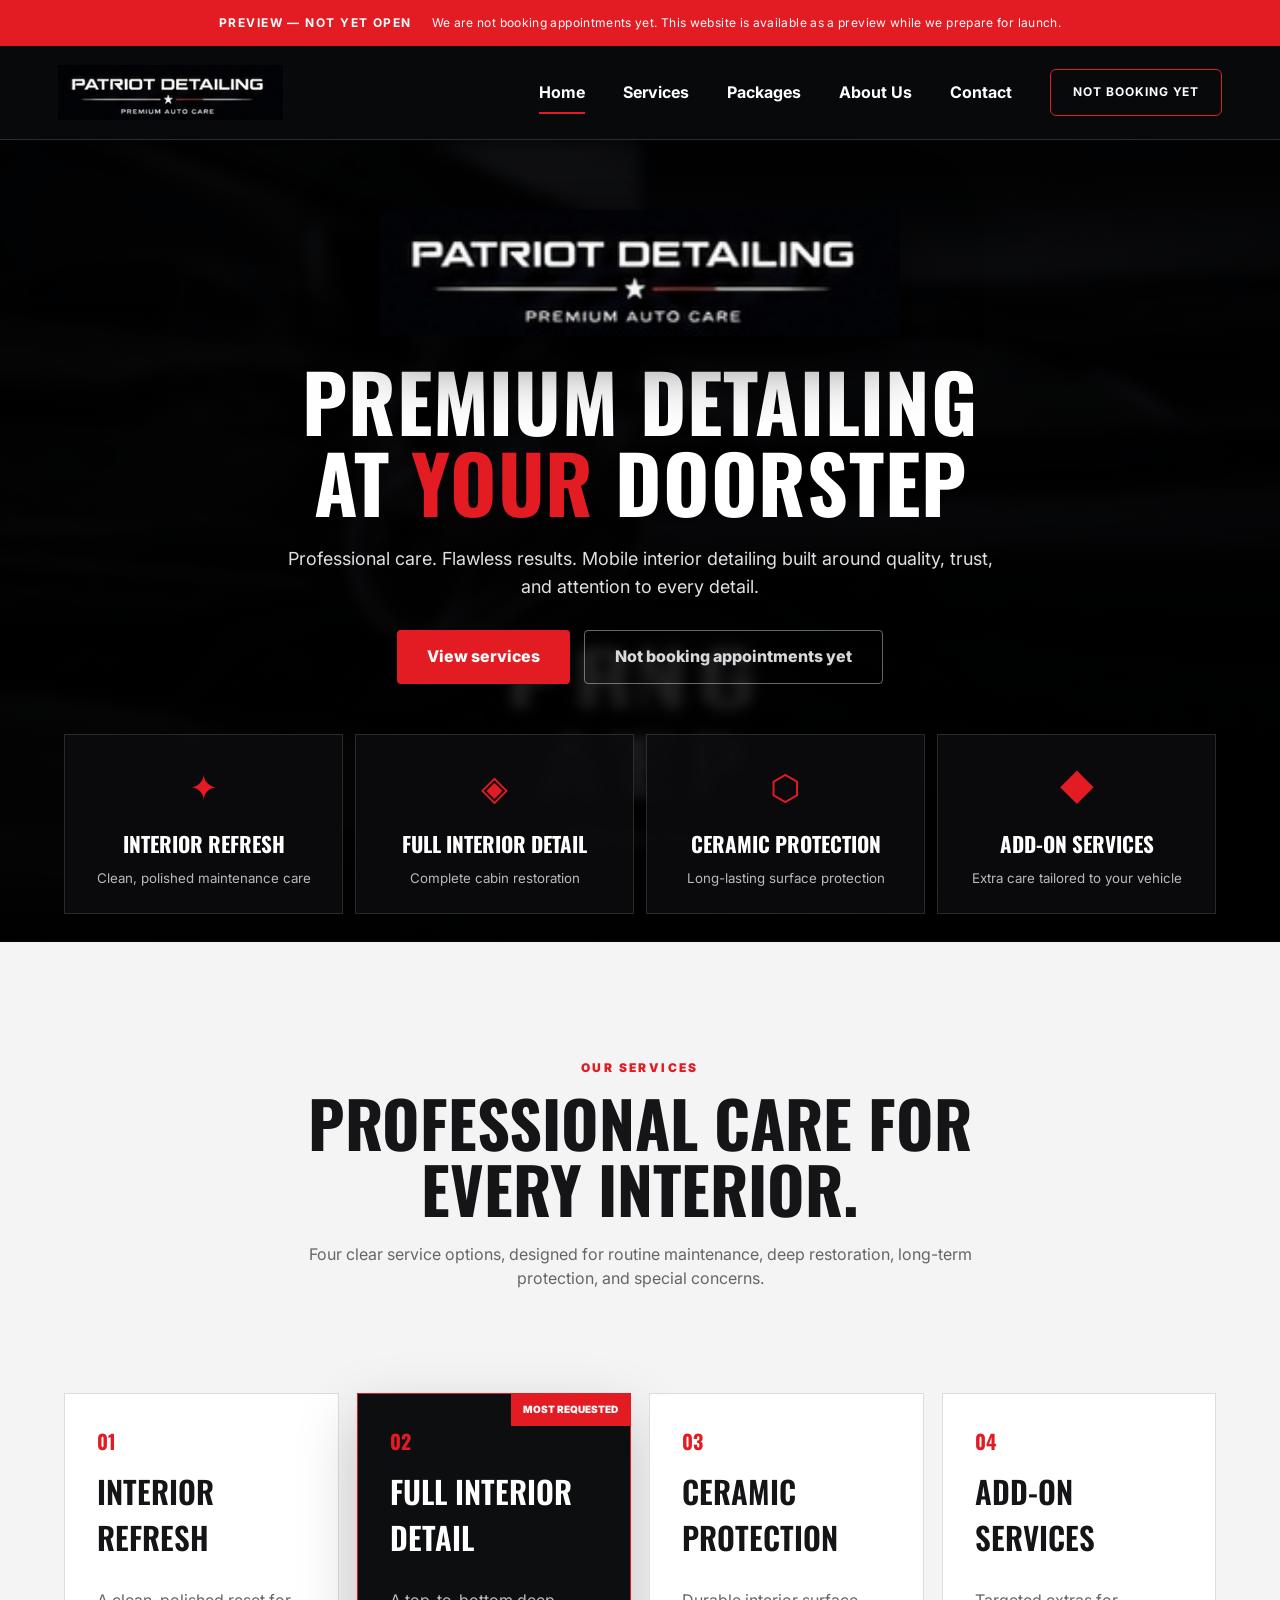
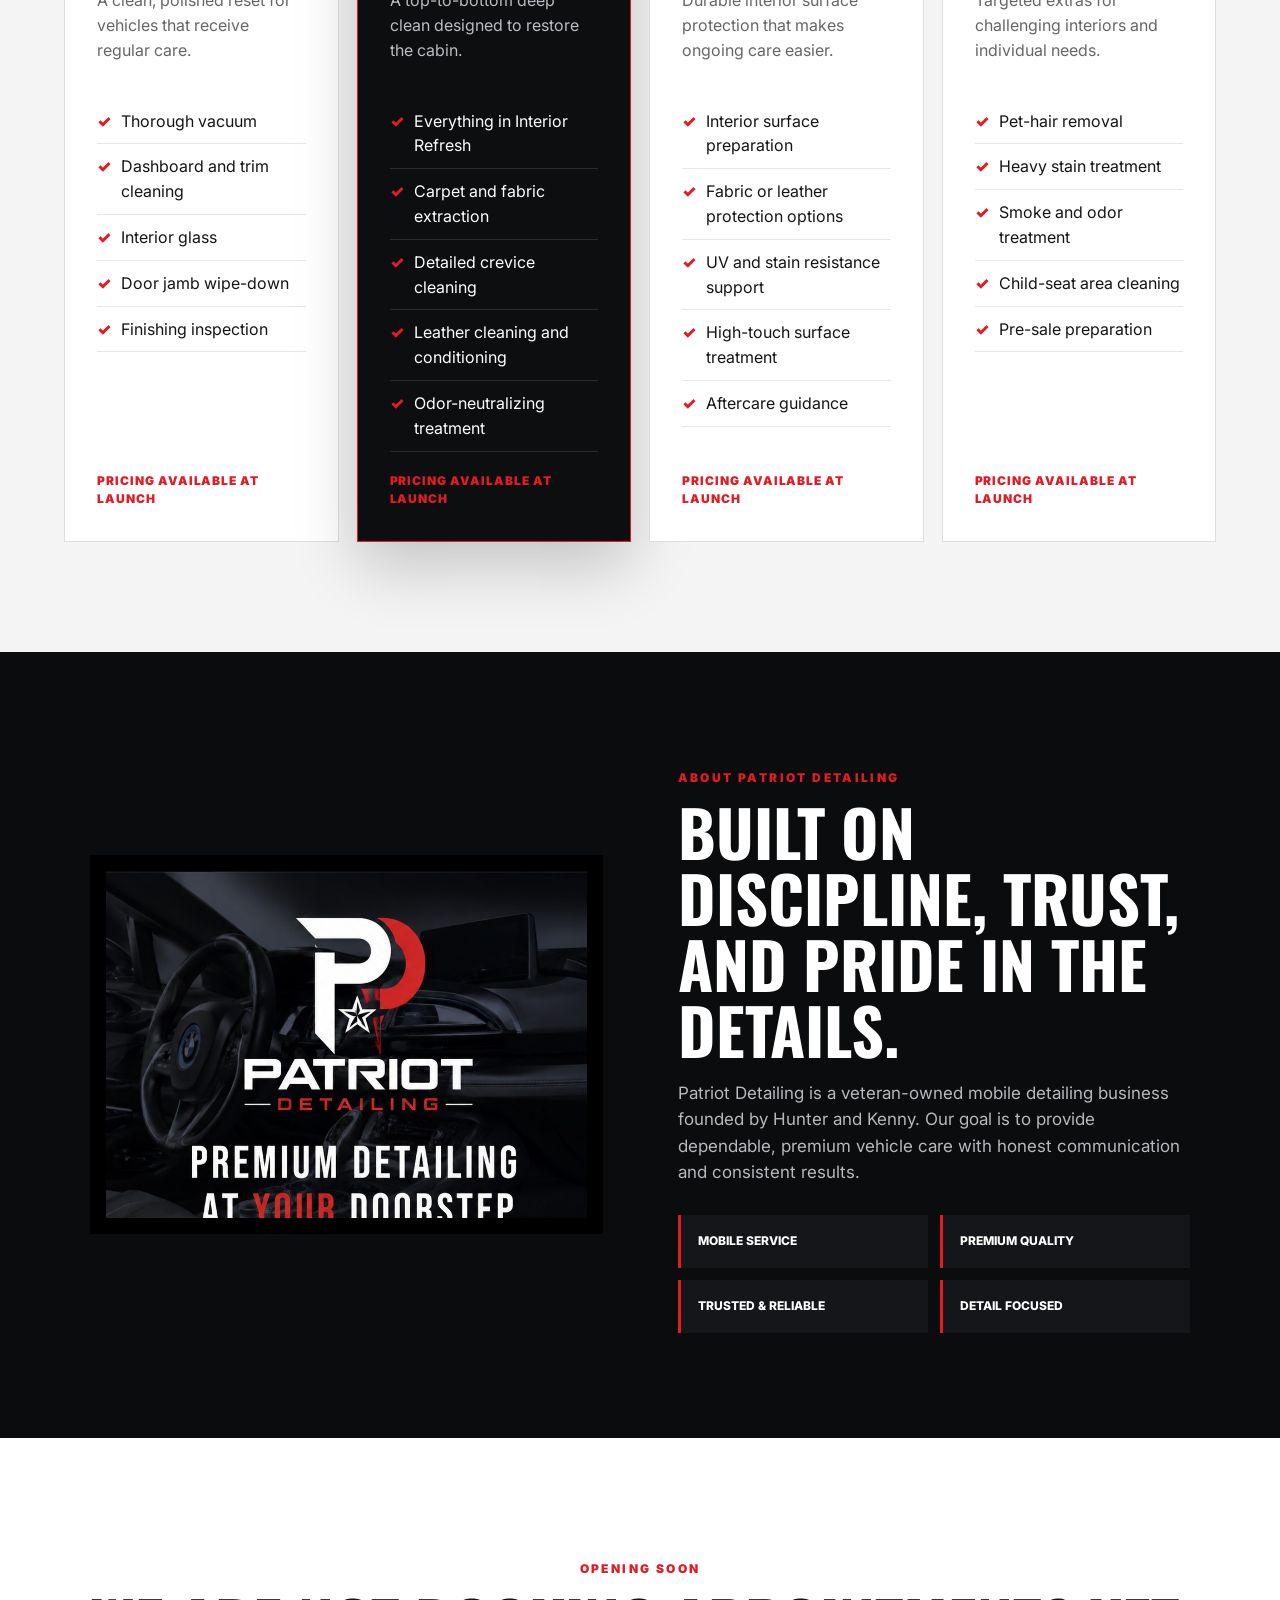
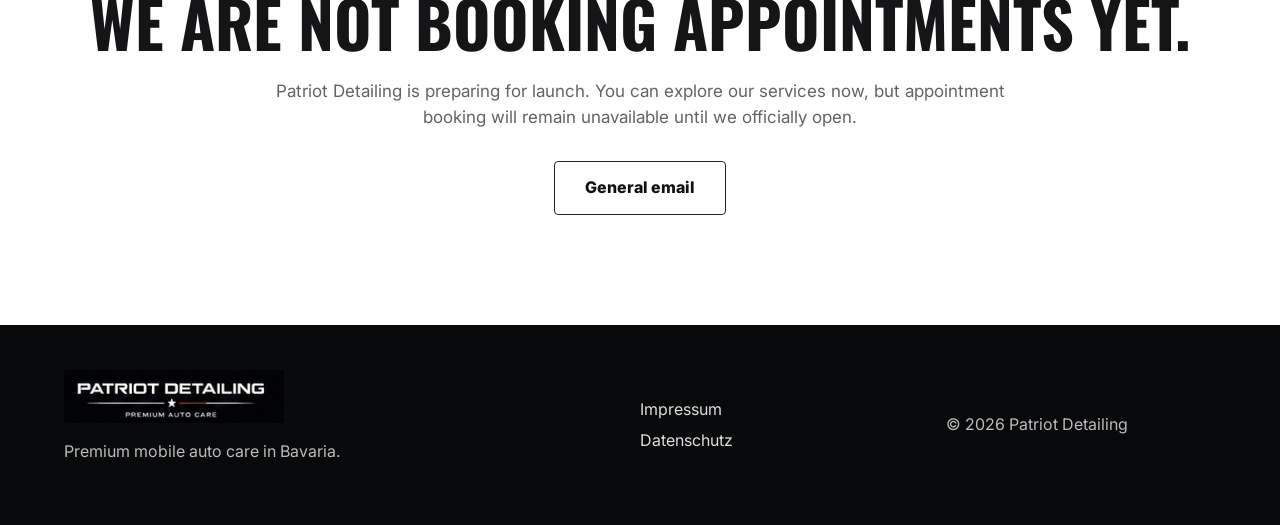
==== index.html @ 95e351a7 "Add files via upload" ====
<!DOCTYPE html>
<html lang="en">
<head>
  <meta charset="UTF-8">
  <meta name="viewport" content="width=device-width, initial-scale=1.0">
  <meta name="description" content="Patriot Detailing — premium mobile interior detailing in Bavaria. Preview website; appointments are not yet being accepted.">
  <meta name="theme-color" content="#070707">
  <title>Patriot Detailing | Premium Mobile Car Detailing</title>
  <link rel="preconnect" href="https://fonts.googleapis.com">
  <link rel="preconnect" href="https://fonts.gstatic.com" crossorigin>
  <link href="https://fonts.googleapis.com/css2?family=Inter:wght@400;500;600;700;800;900&family=Oswald:wght@500;600;700&display=swap" rel="stylesheet">
  <link rel="stylesheet" href="styles.css">
</head>
<body>
  <div class="launch-banner">
    <strong>Preview — not yet open</strong>
    <span>We are not booking appointments yet. This website is available as a preview while we prepare for launch.</span>
  </div>

  <header class="site-header" id="top">
    <a class="brand" href="#top" aria-label="Patriot Detailing home">
      <img src="patriot-detailing-logo.jpeg" alt="Patriot Detailing — Premium Auto Care">
    </a>
    <button class="menu-toggle" aria-expanded="false" aria-controls="main-nav" aria-label="Open menu"><span></span><span></span><span></span></button>
    <nav id="main-nav" class="main-nav">
      <a class="active" href="#top">Home</a>
      <a href="#services">Services</a>
      <a href="#packages">Packages</a>
      <a href="#about">About Us</a>
      <a href="#contact">Contact</a>
      <span class="nav-status">Not booking yet</span>
    </nav>
  </header>

  <main>
    <section class="hero">
      <div class="hero-shade"></div>
      <div class="hero-content reveal">
        <img class="hero-logo" src="patriot-detailing-logo.jpeg" alt="Patriot Detailing logo">
        <h1>Premium detailing<br>at <span>your</span> doorstep</h1>
        <p>Professional care. Flawless results. Mobile interior detailing built around quality, trust, and attention to every detail.</p>
        <div class="hero-actions">
          <a class="button button-primary" href="#services">View services</a>
          <span class="button button-disabled" aria-disabled="true">Not booking appointments yet</span>
        </div>
      </div>

      <div class="offer-preview" aria-label="Our four services">
        <a href="#interior-refresh" class="offer-tile reveal"><span class="offer-icon">✦</span><strong>Interior Refresh</strong><small>Clean, polished maintenance care</small></a>
        <a href="#full-detail" class="offer-tile reveal"><span class="offer-icon">◈</span><strong>Full Interior Detail</strong><small>Complete cabin restoration</small></a>
        <a href="#ceramic" class="offer-tile reveal"><span class="offer-icon">⬡</span><strong>Ceramic Protection</strong><small>Long-lasting surface protection</small></a>
        <a href="#addons" class="offer-tile reveal"><span class="offer-icon">◆</span><strong>Add-On Services</strong><small>Extra care tailored to your vehicle</small></a>
      </div>
    </section>

    <section class="section intro" id="services">
      <div class="section-heading reveal">
        <p class="eyebrow">Our services</p>
        <h2>Professional care for every interior.</h2>
        <p>Four clear service options, designed for routine maintenance, deep restoration, long-term protection, and special concerns.</p>
      </div>
    </section>

    <section class="services-section" id="packages">
      <article class="service-card reveal" id="interior-refresh">
        <span class="number">01</span><h3>Interior Refresh</h3>
        <p>A clean, polished reset for vehicles that receive regular care.</p>
        <ul><li>Thorough vacuum</li><li>Dashboard and trim cleaning</li><li>Interior glass</li><li>Door jamb wipe-down</li><li>Finishing inspection</li></ul>
        <span class="coming-soon">Pricing available at launch</span>
      </article>
      <article class="service-card featured reveal" id="full-detail">
        <span class="badge">Most requested</span><span class="number">02</span><h3>Full Interior Detail</h3>
        <p>A top-to-bottom deep clean designed to restore the cabin.</p>
        <ul><li>Everything in Interior Refresh</li><li>Carpet and fabric extraction</li><li>Detailed crevice cleaning</li><li>Leather cleaning and conditioning</li><li>Odor-neutralizing treatment</li></ul>
        <span class="coming-soon">Pricing available at launch</span>
      </article>
      <article class="service-card reveal" id="ceramic">
        <span class="number">03</span><h3>Ceramic Protection</h3>
        <p>Durable interior surface protection that makes ongoing care easier.</p>
        <ul><li>Interior surface preparation</li><li>Fabric or leather protection options</li><li>UV and stain resistance support</li><li>High-touch surface treatment</li><li>Aftercare guidance</li></ul>
        <span class="coming-soon">Pricing available at launch</span>
      </article>
      <article class="service-card reveal" id="addons">
        <span class="number">04</span><h3>Add-On Services</h3>
        <p>Targeted extras for challenging interiors and individual needs.</p>
        <ul><li>Pet-hair removal</li><li>Heavy stain treatment</li><li>Smoke and odor treatment</li><li>Child-seat area cleaning</li><li>Pre-sale preparation</li></ul>
        <span class="coming-soon">Pricing available at launch</span>
      </article>
    </section>

    <section class="dark-section" id="about">
      <div class="about-image reveal"><img src="patriot-detailing-owners.jpeg" alt="Patriot Detailing, founded by Hunter and Kenny"></div>
      <div class="about-copy reveal"><p class="eyebrow">About Patriot Detailing</p><h2>Built on discipline, trust, and pride in the details.</h2><p>Patriot Detailing is a veteran-owned mobile detailing business founded by Hunter and Kenny. Our goal is to provide dependable, premium vehicle care with honest communication and consistent results.</p><div class="values"><span>Mobile service</span><span>Premium quality</span><span>Trusted &amp; reliable</span><span>Detail focused</span></div></div>
    </section>

    <section class="contact-section" id="contact">
      <p class="eyebrow">Opening soon</p><h2>We are not booking appointments yet.</h2>
      <p>Patriot Detailing is preparing for launch. You can explore our services now, but appointment booking will remain unavailable until we officially open.</p>
      <a class="button button-secondary-dark" href="mailto:info@patriotdetailing.de">General email</a>
    </section>
  </main>

  <footer><div><img src="patriot-detailing-logo.jpeg" alt="Patriot Detailing"><p>Premium mobile auto care in Bavaria.</p></div><div><a href="impressum.html">Impressum</a><a href="datenschutz.html">Datenschutz</a></div><div>© <span id="year"></span> Patriot Detailing</div></footer>
  <script src="script.js"></script>
</body>
</html>
---- styles.css ----
:root{--red:#e31b23;--black:#070707;--panel:#111214;--white:#fff;--muted:#b8b8bd;--line:rgba(255,255,255,.14)}*{box-sizing:border-box}html{scroll-behavior:smooth}body{margin:0;background:#f4f4f5;color:#151518;font-family:Inter,Arial,sans-serif;line-height:1.55}img{display:block;max-width:100%}a{text-decoration:none;color:inherit}.launch-banner{min-height:46px;background:var(--red);color:#fff;padding:10px 4vw;display:flex;justify-content:center;align-items:center;gap:20px;text-align:center;font-size:12px;letter-spacing:.03em}.launch-banner strong{text-transform:uppercase;letter-spacing:.12em}.site-header{height:94px;padding:12px 4.5vw;display:flex;align-items:center;justify-content:space-between;background:#08090b;color:#fff;border-bottom:1px solid var(--line);position:sticky;top:0;z-index:20}.brand{width:225px}.brand img{width:100%;height:auto}.main-nav{display:flex;align-items:center;gap:38px;font-weight:700}.main-nav a{position:relative;padding:12px 0}.main-nav a:hover,.main-nav a.active{color:#fff}.main-nav a.active:after{content:"";position:absolute;left:0;right:0;bottom:3px;height:2px;background:var(--red)}.nav-status{border:1px solid var(--red);border-radius:6px;padding:13px 22px;color:#fff;text-transform:uppercase;font-size:12px;letter-spacing:.08em}.menu-toggle{display:none;background:none;border:0}.menu-toggle span{display:block;width:27px;height:2px;background:#fff;margin:5px}.hero{min-height:calc(100vh - 140px);position:relative;color:#fff;background:url('hero-interior-bg.jpg') center/cover no-repeat;display:flex;flex-direction:column;justify-content:center;padding:70px 5vw 28px;overflow:hidden}.hero-shade{position:absolute;inset:0;background:linear-gradient(180deg,rgba(0,0,0,.42),rgba(0,0,0,.68) 66%,rgba(0,0,0,.9))}.hero-content{position:relative;z-index:2;text-align:center;max-width:850px;margin:auto}.hero-logo{width:min(520px,72vw);margin:0 auto 24px;filter:drop-shadow(0 15px 35px rgba(0,0,0,.75))}.hero h1,.section-heading h2,.about-copy h2,.contact-section h2{font-family:Oswald,sans-serif;text-transform:uppercase;line-height:1.03;margin:0}.hero h1{font-size:clamp(50px,6.2vw,92px);letter-spacing:.01em}.hero h1 span{color:var(--red)}.hero-content>p{max-width:720px;margin:22px auto 29px;color:#e0e0e4;font-size:18px}.hero-actions{display:flex;justify-content:center;gap:14px;flex-wrap:wrap}.button{min-height:54px;padding:0 30px;border-radius:4px;display:inline-flex;align-items:center;justify-content:center;font-weight:800}.button-primary{background:var(--red);color:#fff}.button-disabled{border:1px solid rgba(255,255,255,.4);color:#d8d8dc;cursor:not-allowed}.offer-preview{position:relative;z-index:2;max-width:1400px;width:100%;margin:50px auto 0;display:grid;grid-template-columns:repeat(4,1fr);gap:12px}.offer-tile{min-height:180px;padding:25px;background:rgba(12,12,14,.88);border:1px solid rgba(255,255,255,.13);display:flex;flex-direction:column;align-items:center;text-align:center;justify-content:center;transition:.2s}.offer-tile:hover{transform:translateY(-4px);border-color:var(--red)}.offer-icon{font-size:35px;color:var(--red);margin-bottom:14px}.offer-tile strong{font-family:Oswald;text-transform:uppercase;font-size:21px}.offer-tile small{color:#b9b9bf;margin-top:7px}.section{padding:105px 5vw 42px}.section-heading{text-align:center;max-width:800px;margin:auto}.eyebrow{color:var(--red);font-size:12px;font-weight:900;text-transform:uppercase;letter-spacing:.2em}.section-heading h2,.about-copy h2,.contact-section h2{font-size:clamp(42px,5vw,68px)}.section-heading>p:last-child{color:#666;margin:20px auto;max-width:690px}.services-section{padding:40px 5vw 110px;display:grid;grid-template-columns:repeat(4,1fr);gap:18px;max-width:1500px;margin:auto}.service-card{background:#fff;border:1px solid #dddde1;padding:32px;min-height:520px;display:flex;flex-direction:column;position:relative}.service-card.featured{background:#0d0e10;color:#fff;border-color:var(--red);box-shadow:0 24px 60px rgba(0,0,0,.2)}.badge{position:absolute;top:0;right:0;background:var(--red);color:#fff;padding:8px 12px;font-size:10px;font-weight:900;text-transform:uppercase}.number{font:700 20px Oswald;color:var(--red)}.service-card h3{font:600 31px Oswald;text-transform:uppercase;margin:12px 0}.service-card p{color:#666}.featured p{color:#bcbcc2}.service-card ul{list-style:none;padding:0;margin:20px 0}.service-card li{padding:10px 0 10px 24px;border-bottom:1px solid #e7e7ea;position:relative}.featured li{border-color:rgba(255,255,255,.12)}.service-card li:before{content:'✓';position:absolute;left:0;color:var(--red);font-weight:900}.coming-soon{margin-top:auto;color:var(--red);text-transform:uppercase;font-size:12px;font-weight:900;letter-spacing:.08em}.dark-section{background:#0b0c0e;color:#fff;padding:105px 7vw;display:grid;grid-template-columns:1fr 1fr;gap:75px;align-items:center}.about-image{background:#000;padding:16px}.about-copy p:not(.eyebrow){color:#b8b8bd;font-size:17px}.values{display:grid;grid-template-columns:1fr 1fr;gap:12px;margin-top:30px}.values span{border-left:3px solid var(--red);background:#151619;padding:17px;font-weight:800;text-transform:uppercase;font-size:12px}.contact-section{text-align:center;padding:110px 5vw;background:#fff}.contact-section>p:not(.eyebrow){max-width:760px;margin:22px auto 30px;color:#626268;font-size:17px}.button-secondary-dark{border:1px solid #222;color:#111}footer{background:#08090b;color:#bbb;padding:45px 5vw;display:grid;grid-template-columns:2fr 1fr 1fr;gap:35px;align-items:center}footer img{width:220px}footer a{display:block;margin:6px 0;color:#ddd}.reveal{opacity:0;transform:translateY(20px);transition:.65s}.reveal.visible{opacity:1;transform:none}@media(max-width:1050px){.main-nav{gap:20px}.services-section,.offer-preview{grid-template-columns:1fr 1fr}.dark-section{grid-template-columns:1fr}.brand{width:180px}}@media(max-width:760px){.launch-banner{display:block}.launch-banner span{display:block;margin-top:3px}.site-header{height:76px;padding:10px 18px}.brand{width:145px}.menu-toggle{display:block}.main-nav{display:none;position:absolute;top:76px;left:0;right:0;background:#090a0c;flex-direction:column;align-items:stretch;padding:22px}.main-nav.open{display:flex}.nav-status{text-align:center}.hero{padding:55px 18px 20px}.hero-logo{width:82vw}.hero-content>p{font-size:15px}.offer-preview,.services-section{grid-template-columns:1fr}.offer-tile{min-height:140px}.services-section{padding-inline:20px}.service-card{min-height:auto}.dark-section{padding:75px 20px}.values{grid-template-columns:1fr}footer{grid-template-columns:1fr;text-align:center}footer img{margin:auto}}
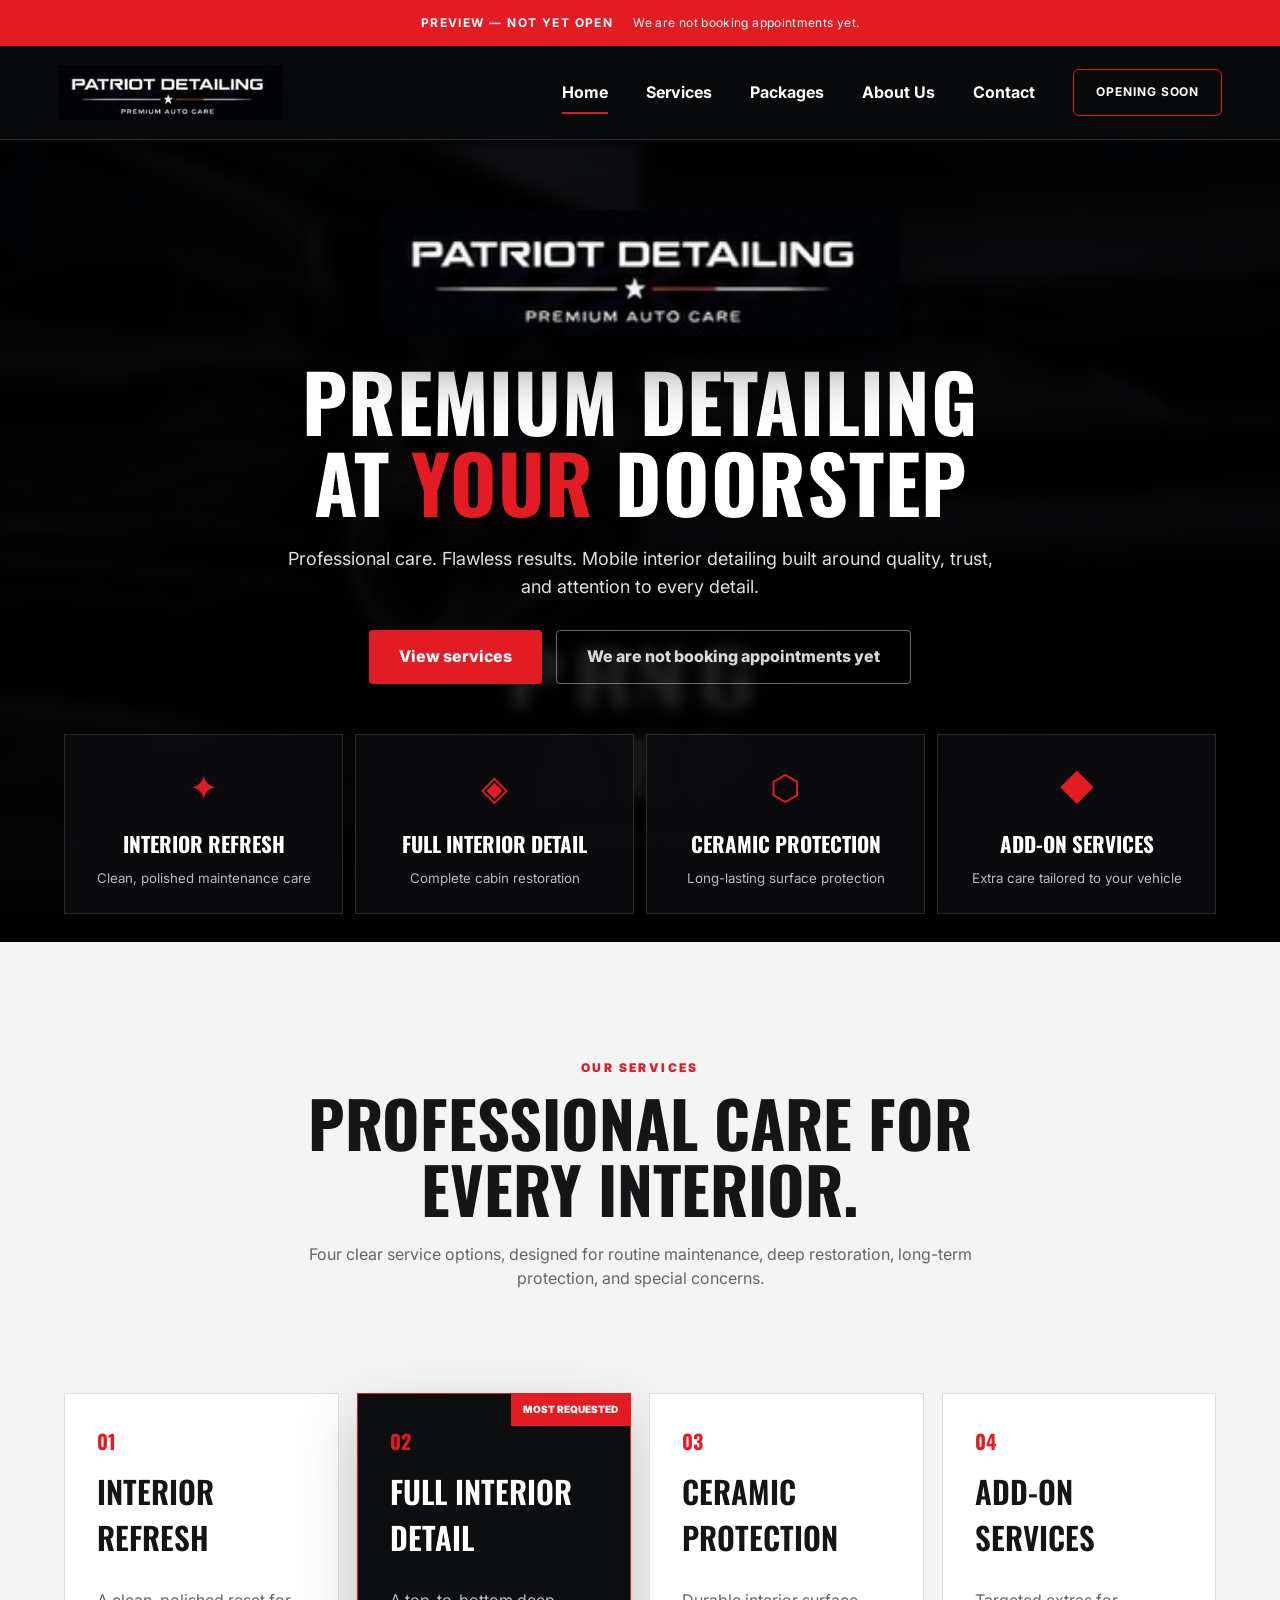
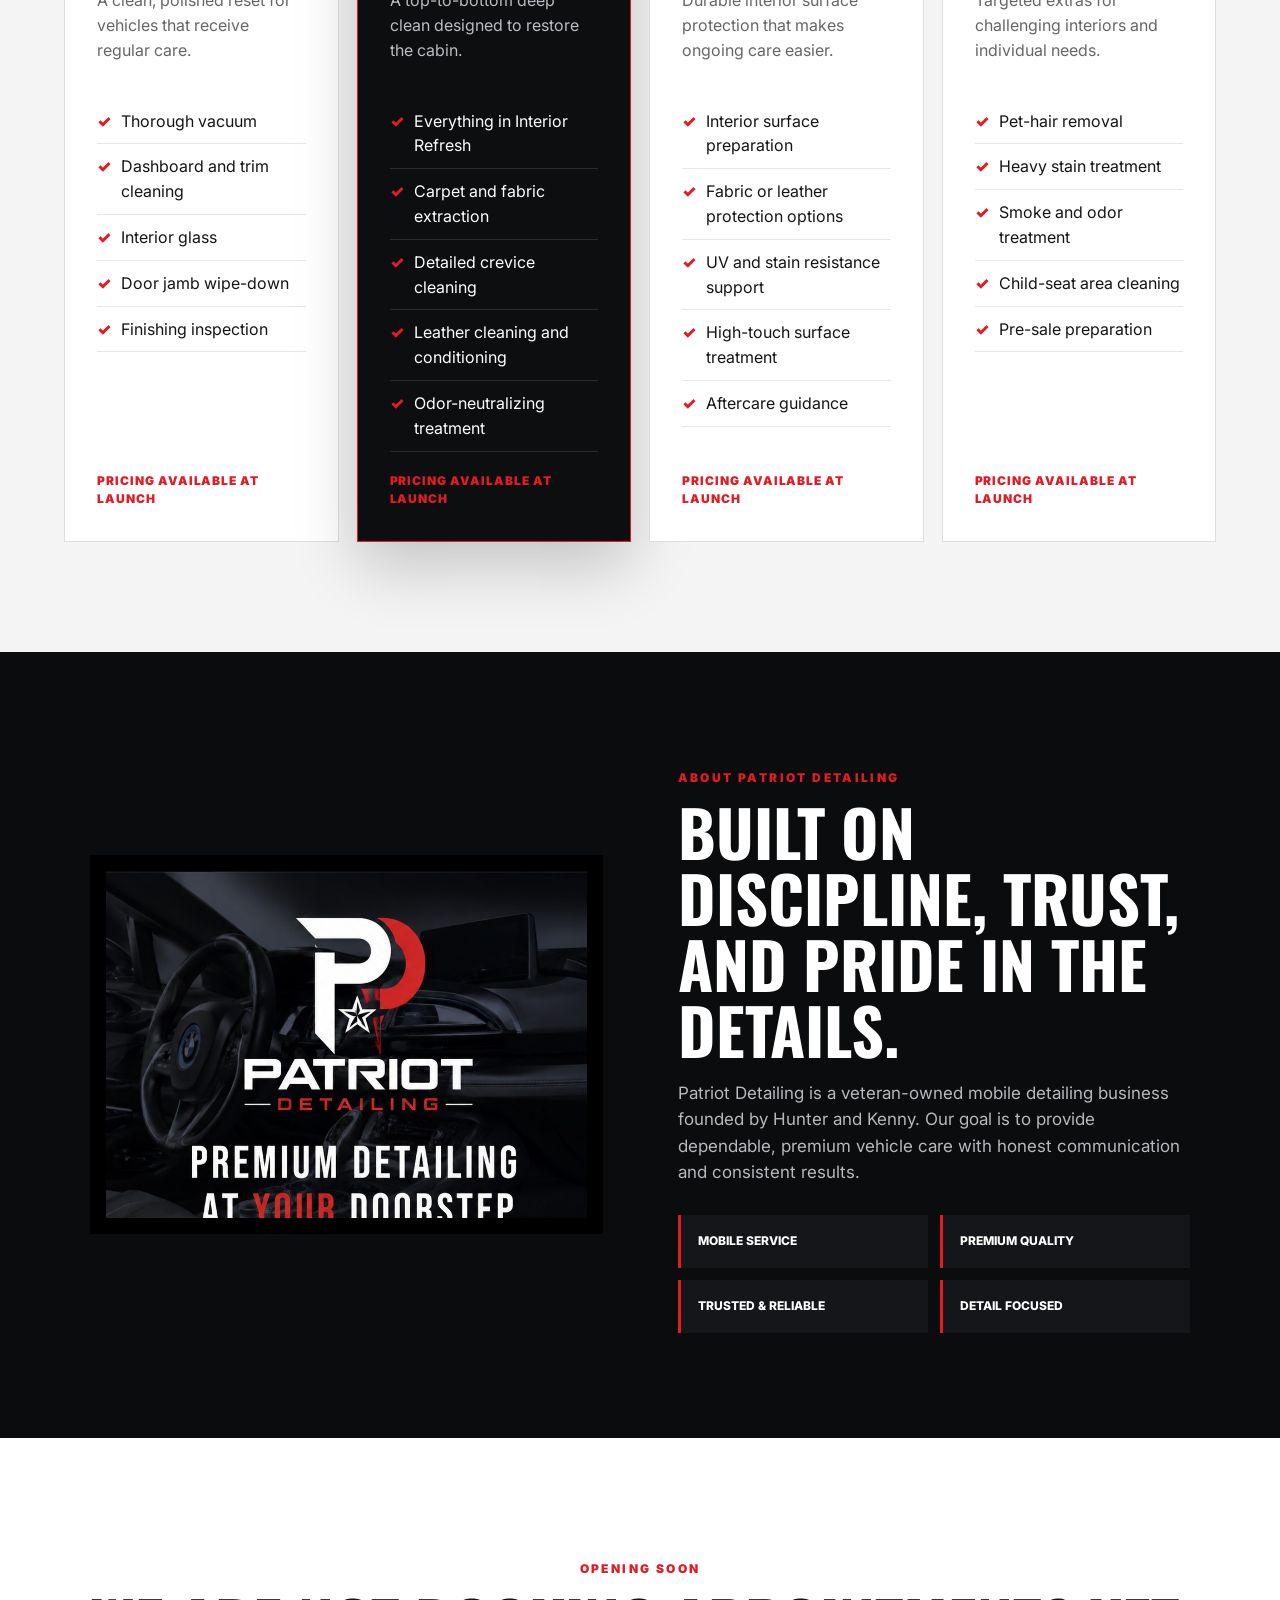
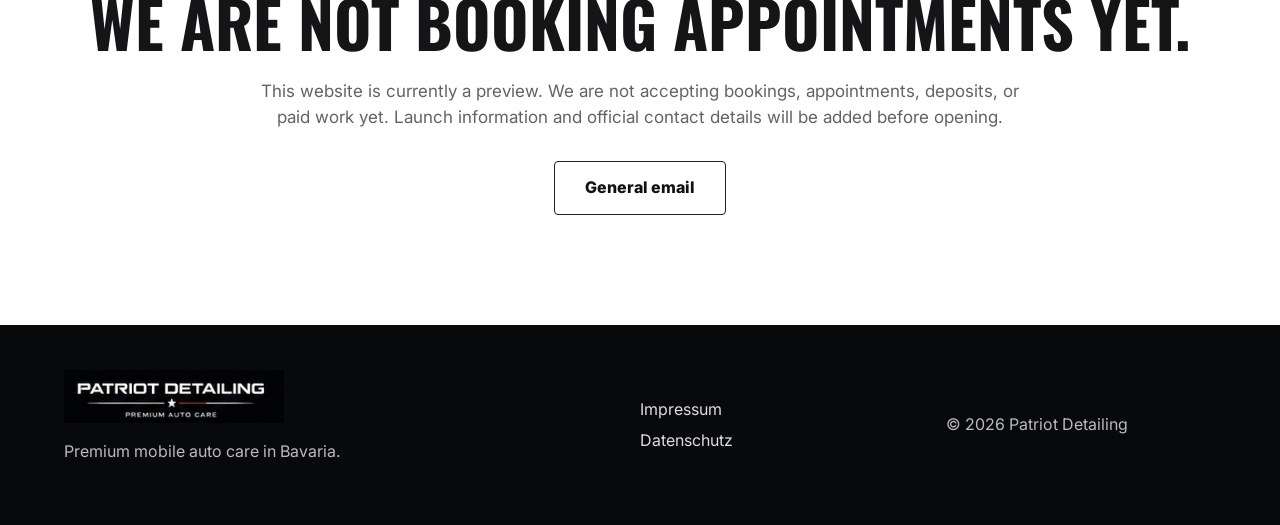
==== commit 7fc79b63: "Add files via upload" ====
--- a/index.html
+++ b/index.html
@@ -14,7 +14,7 @@
 <body>
   <div class="launch-banner">
     <strong>Preview — not yet open</strong>
-    <span>We are not booking appointments yet. This website is available as a preview while we prepare for launch.</span>
+    <span>We are not booking appointments yet.</span>
   </div>
 
   <header class="site-header" id="top">
@@ -28,7 +28,7 @@
       <a href="#packages">Packages</a>
       <a href="#about">About Us</a>
       <a href="#contact">Contact</a>
-      <span class="nav-status">Not booking yet</span>
+      <span class="nav-status">Opening soon</span>
     </nav>
   </header>
 
@@ -41,7 +41,7 @@
         <p>Professional care. Flawless results. Mobile interior detailing built around quality, trust, and attention to every detail.</p>
         <div class="hero-actions">
           <a class="button button-primary" href="#services">View services</a>
-          <span class="button button-disabled" aria-disabled="true">Not booking appointments yet</span>
+          <span class="button button-disabled" aria-disabled="true">We are not booking appointments yet</span>
         </div>
       </div>
 
@@ -95,7 +95,7 @@
 
     <section class="contact-section" id="contact">
       <p class="eyebrow">Opening soon</p><h2>We are not booking appointments yet.</h2>
-      <p>Patriot Detailing is preparing for launch. You can explore our services now, but appointment booking will remain unavailable until we officially open.</p>
+      <p>This website is currently a preview. We are not accepting bookings, appointments, deposits, or paid work yet. Launch information and official contact details will be added before opening.</p>
       <a class="button button-secondary-dark" href="mailto:info@patriotdetailing.de">General email</a>
     </section>
   </main>
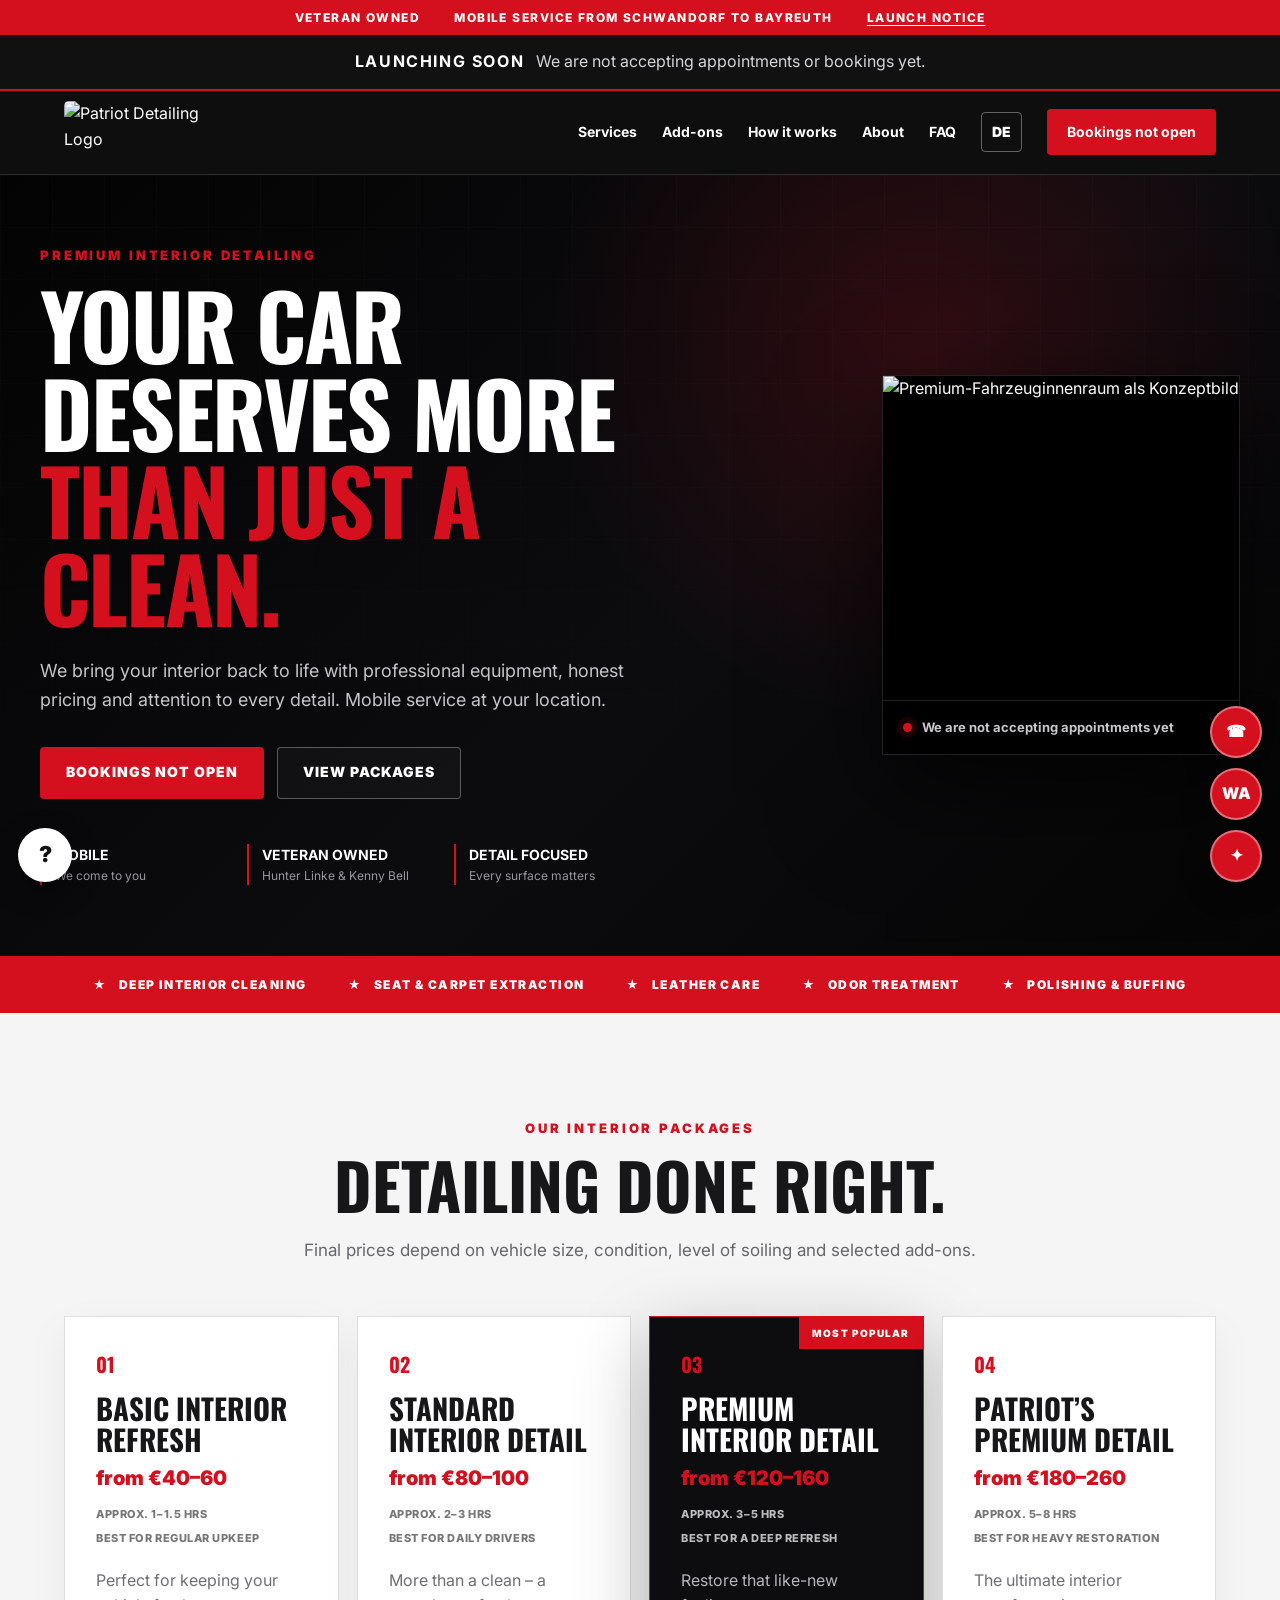
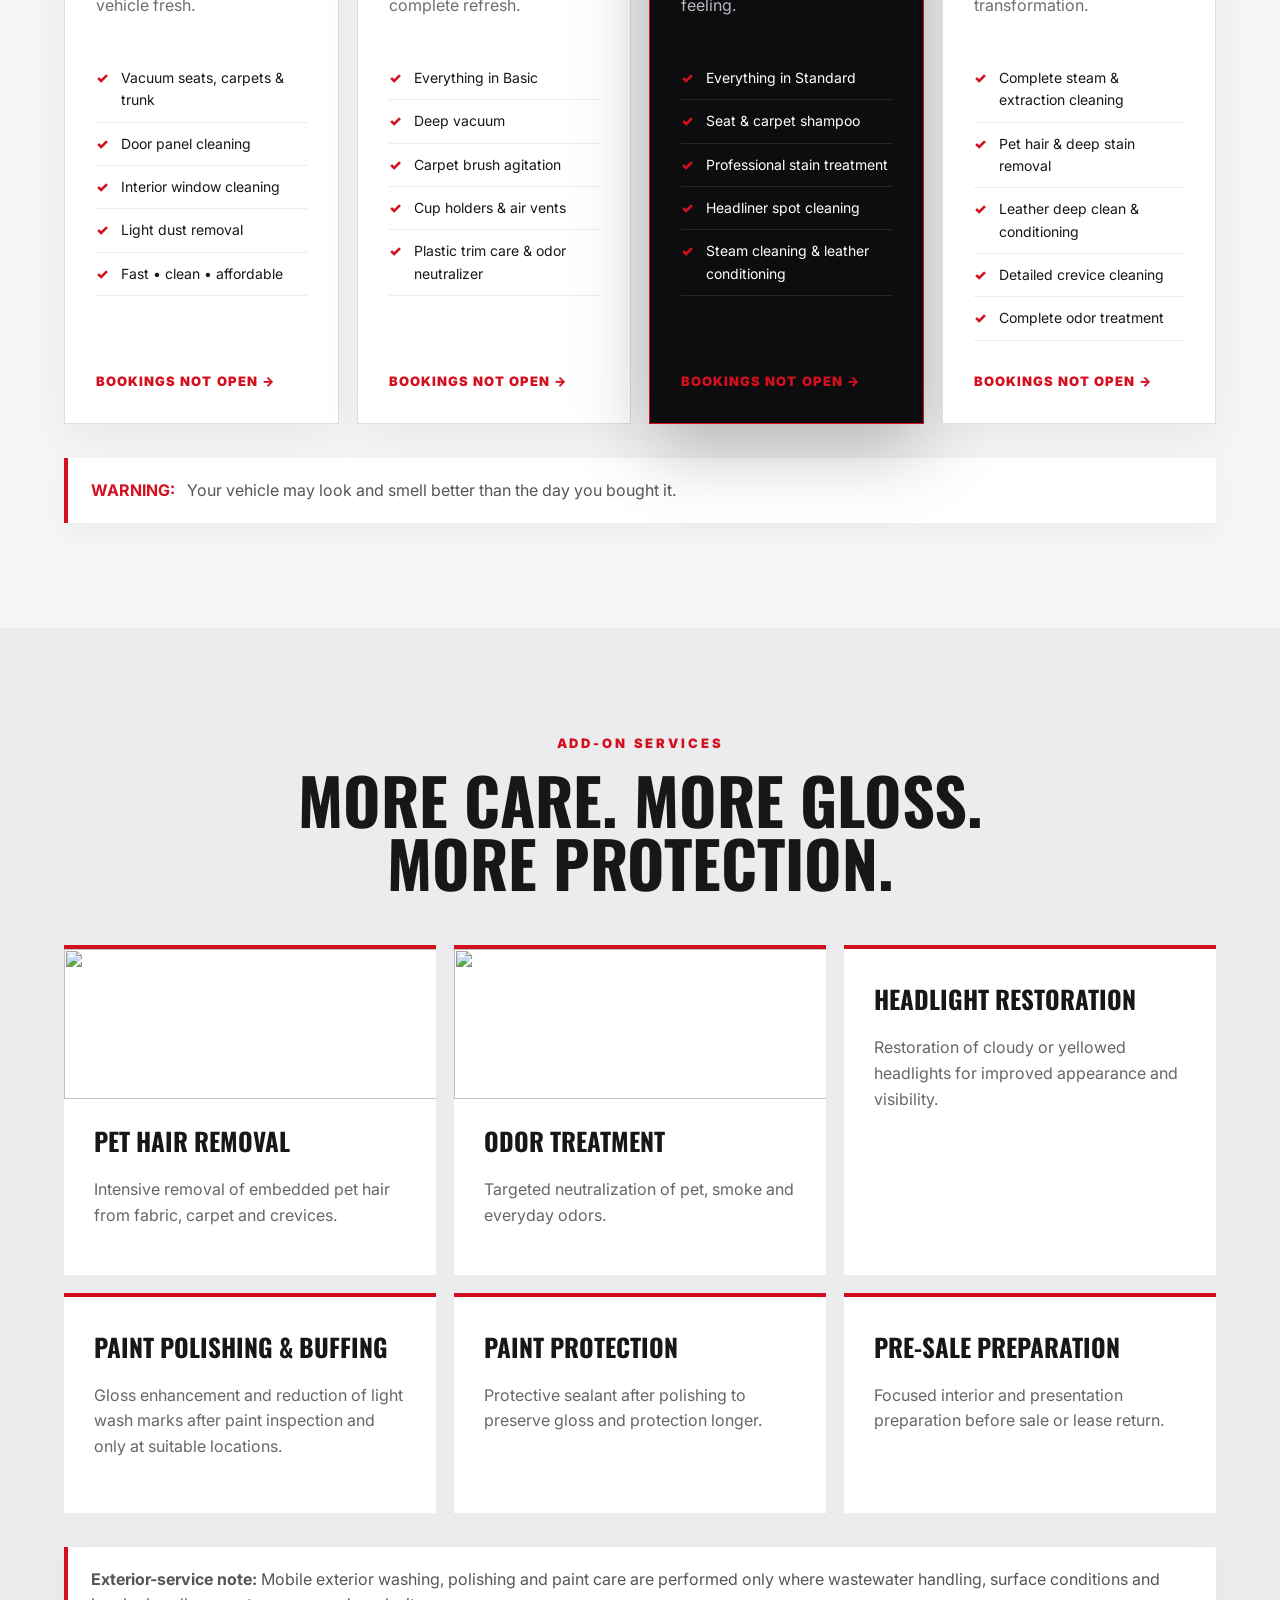
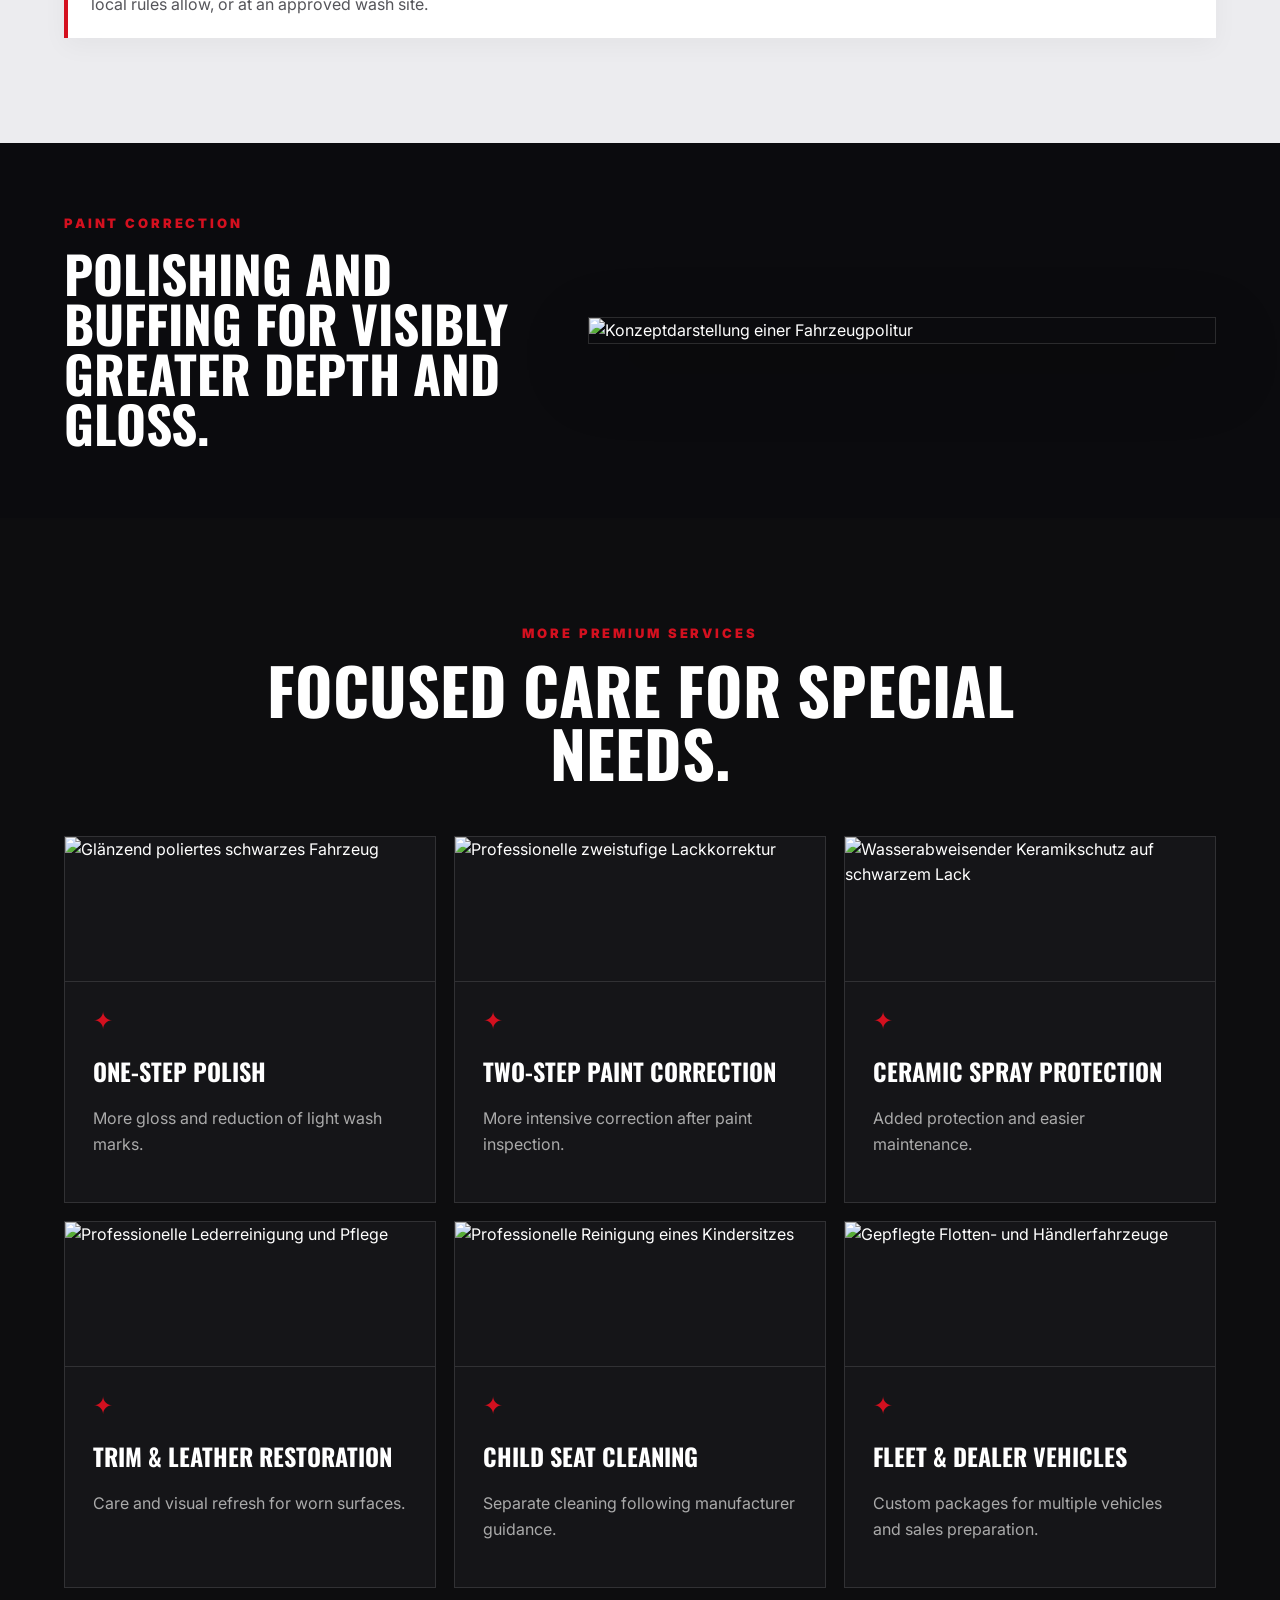
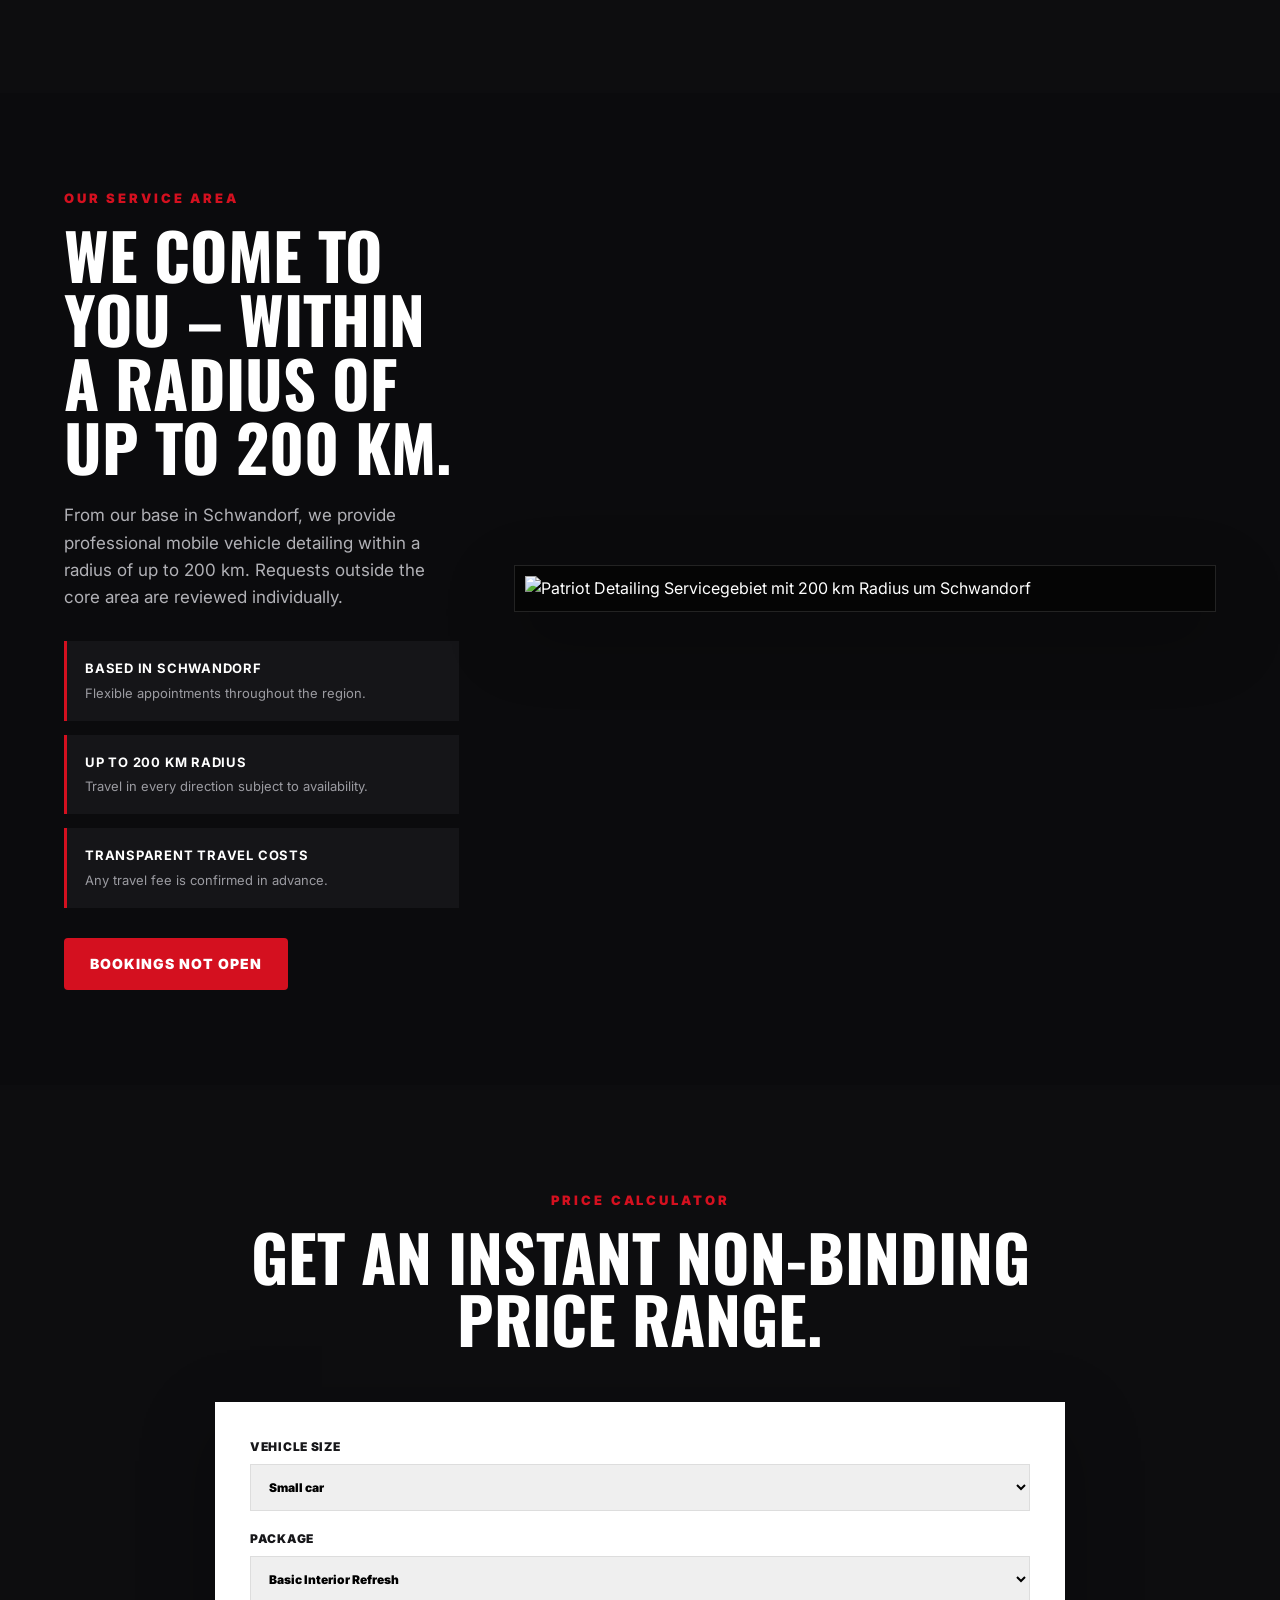
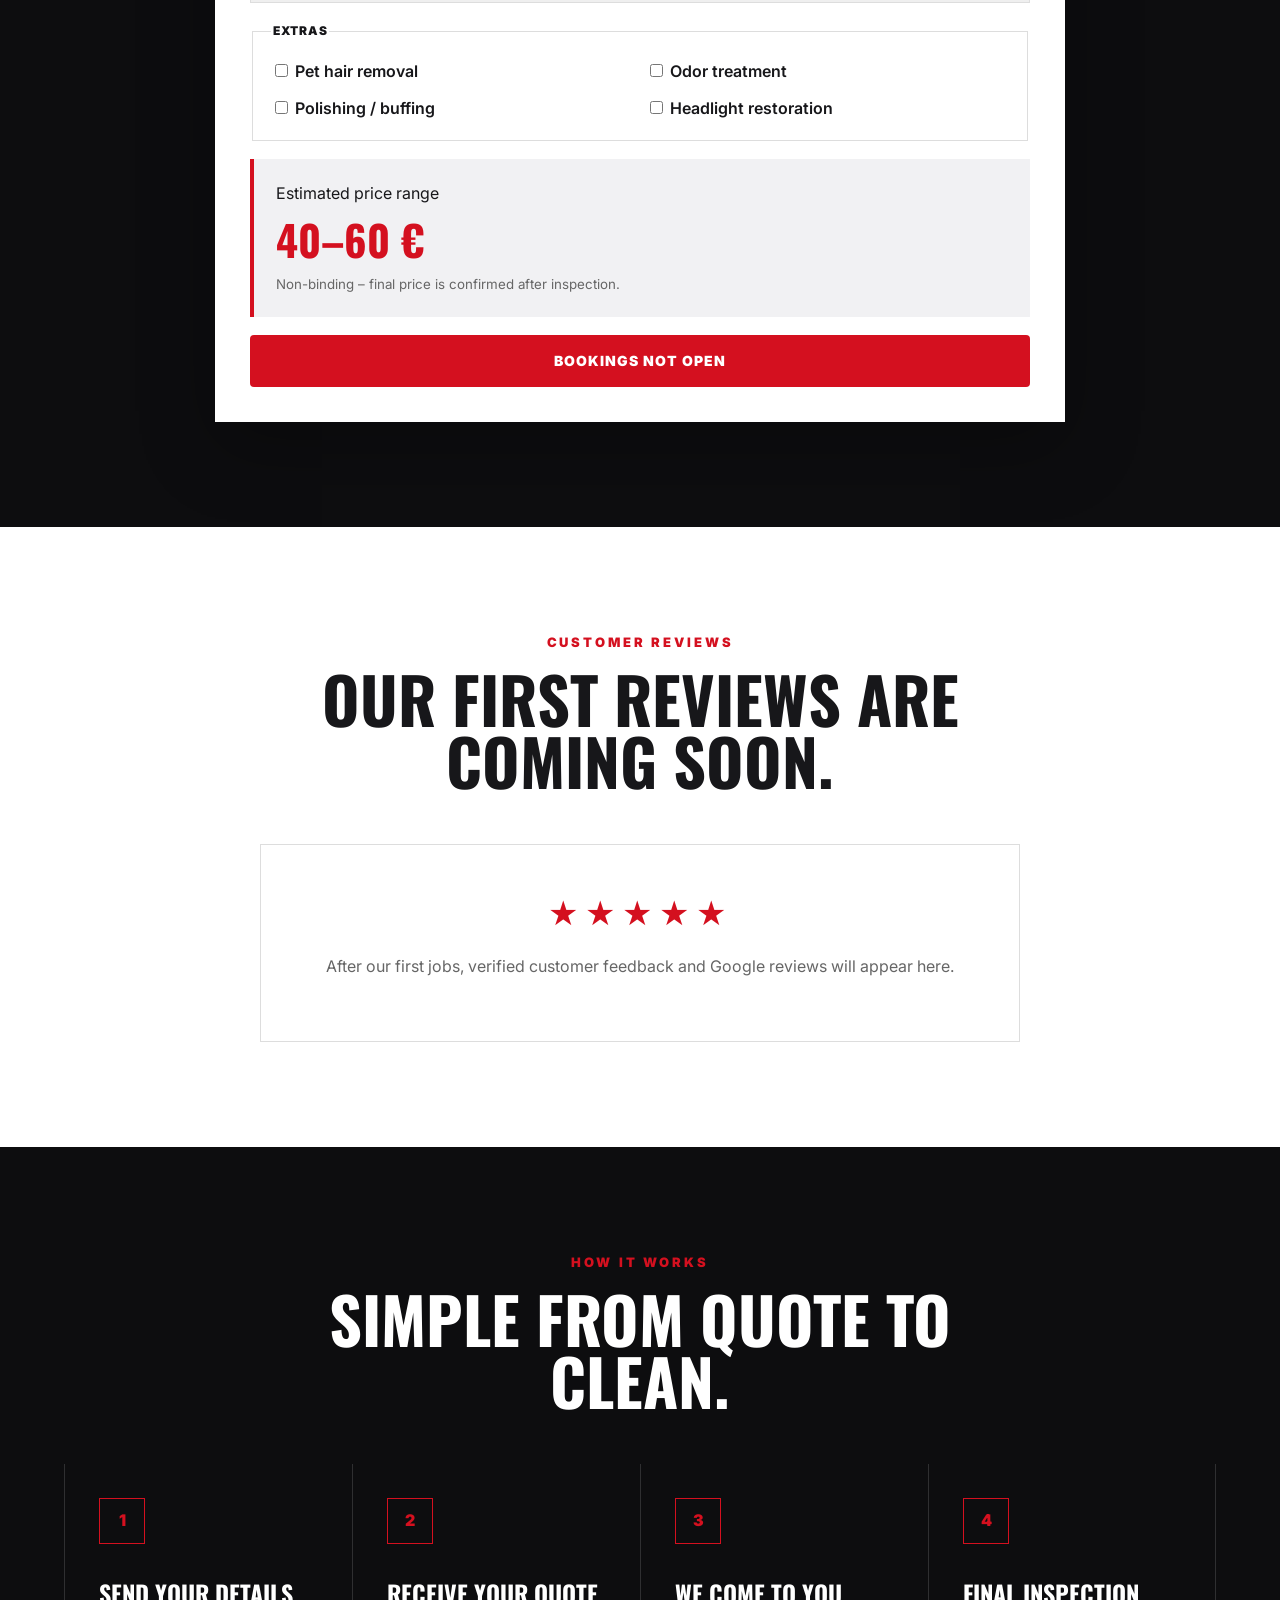
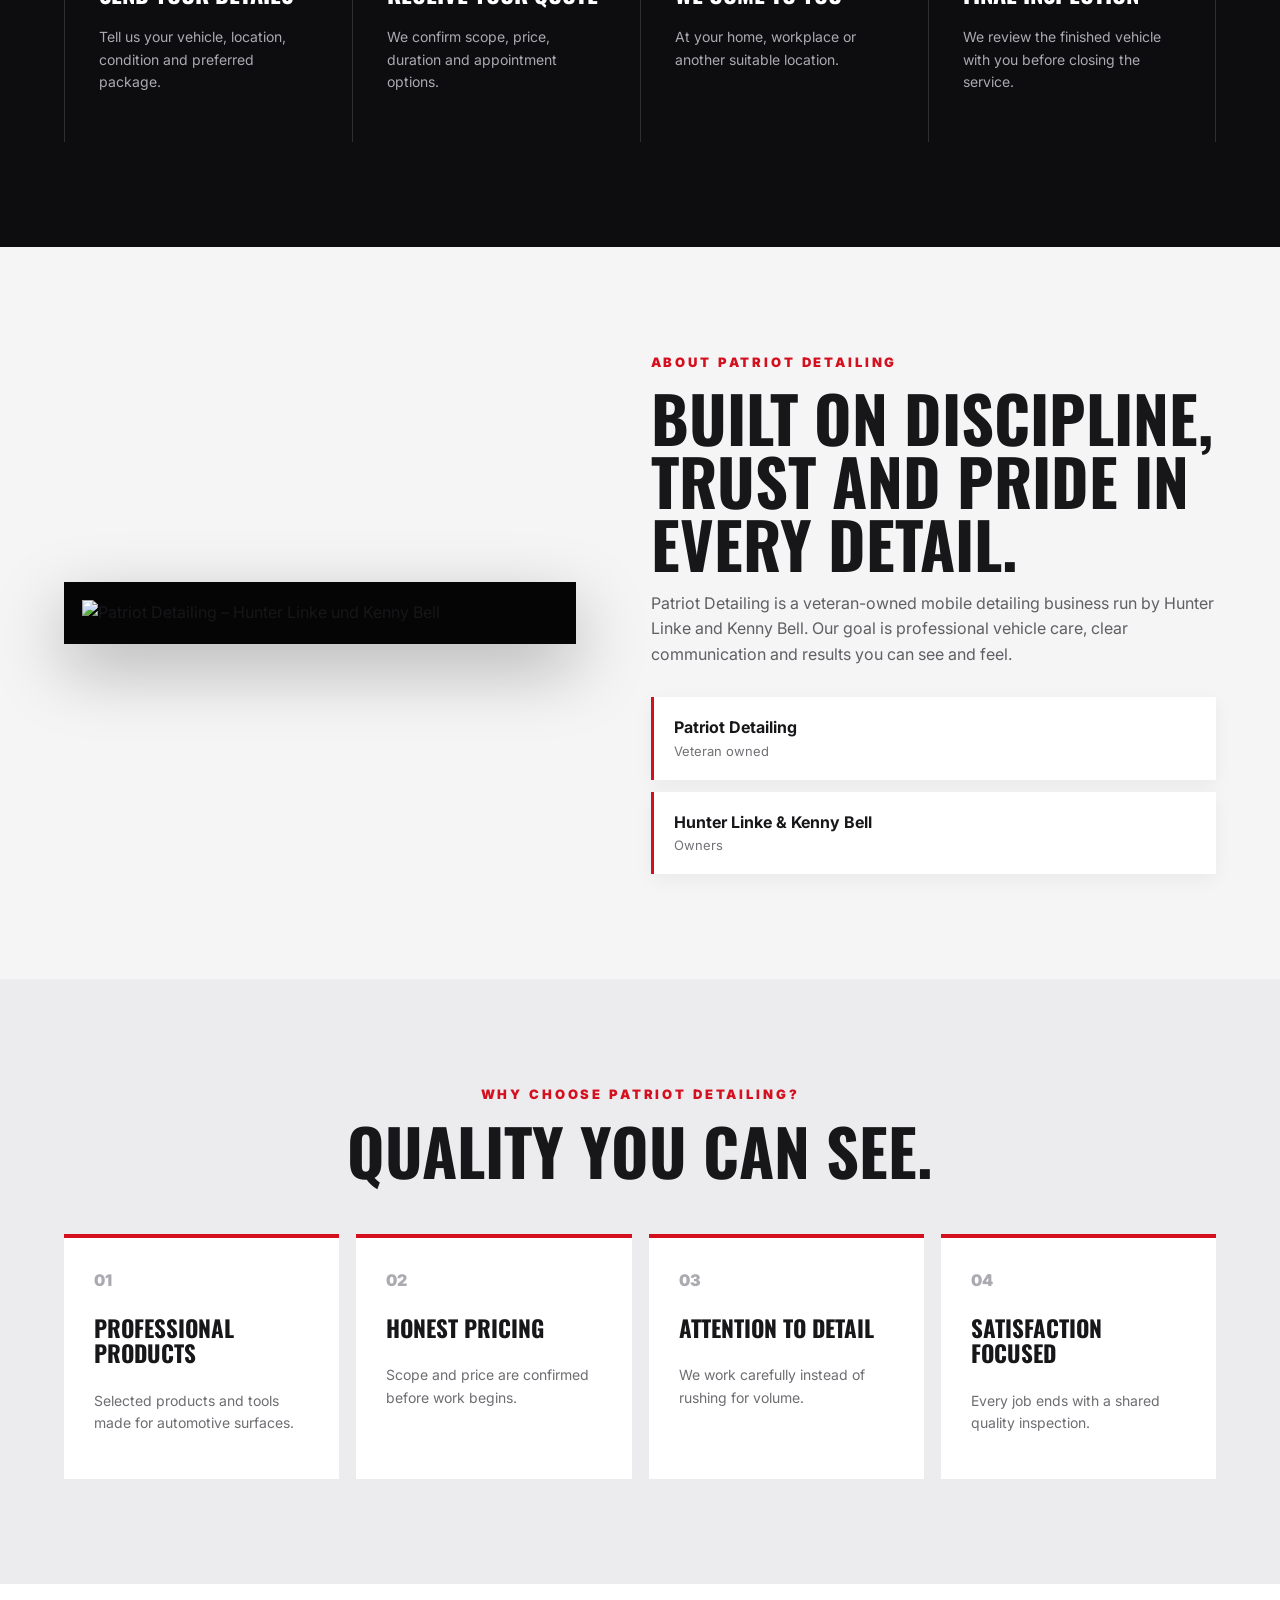
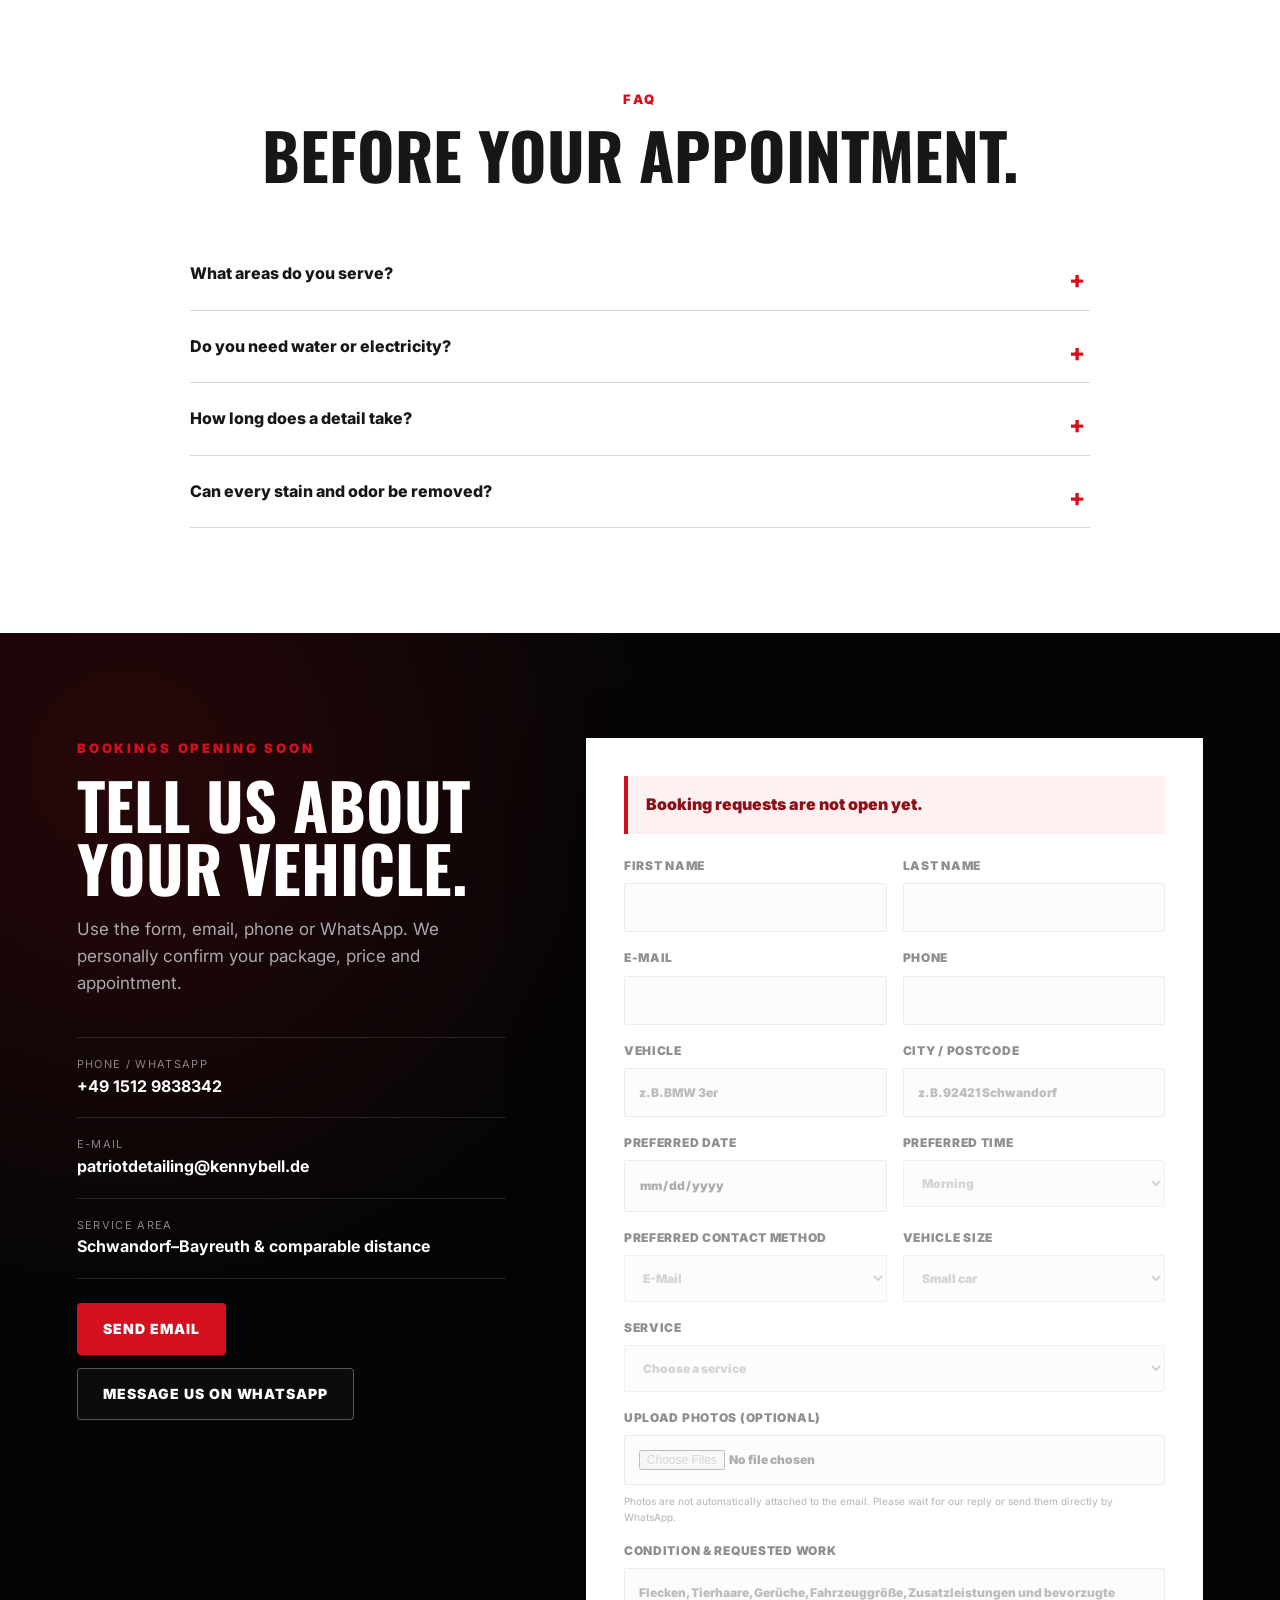
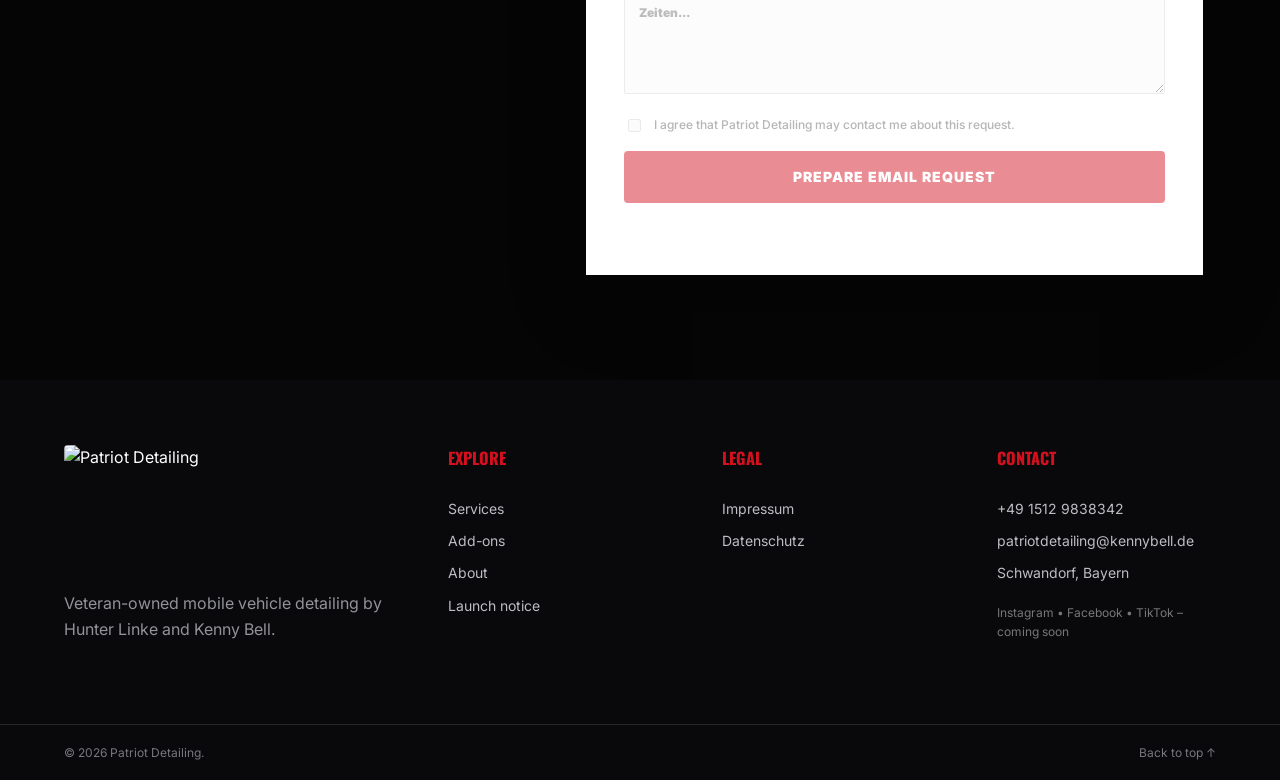
==== commit 03a16144: "Add files via upload" ====
--- a/index.html
+++ b/index.html
@@ -1,106 +1,421 @@
 <!DOCTYPE html>
-<html lang="en">
+<html lang="de">
 <head>
   <meta charset="UTF-8">
   <meta name="viewport" content="width=device-width, initial-scale=1.0">
-  <meta name="description" content="Patriot Detailing — premium mobile interior detailing in Bavaria. Preview website; appointments are not yet being accepted.">
-  <meta name="theme-color" content="#070707">
-  <title>Patriot Detailing | Premium Mobile Car Detailing</title>
+  <meta name="description" content="Patriot Detailing – mobile Premium-Innenraumaufbereitung, Polieren und Lackpflege im Raum Schwandorf bis Bayreuth. Veteran owned by Hunter Linke and Kenny Bell.">
+  <meta name="theme-color" content="#050505">
+  <meta name="robots" content="index,follow">
+  <meta name="keywords" content="Autoaufbereitung Schwandorf, Fahrzeugaufbereitung Schwandorf, Innenraumreinigung Schwandorf, Auto Detailing Bayreuth, mobile Fahrzeugpflege Bayern">
+  <meta property="og:title" content="Patriot Detailing | Mobile Fahrzeugaufbereitung">
+  <meta property="og:description" content="Premium-Innenraumaufbereitung, Polieren und Lackpflege im Raum Schwandorf bis Bayreuth.">
+  <meta property="og:type" content="website">
+  <meta property="og:url" content="https://patriotdetailing.de">
+  <meta property="og:image" content="https://patriotdetailing.de/assets/patriot-detailing-logo.jpeg">
+  <script type="application/ld+json">
+  {
+    "@context":"https://schema.org",
+    "@type":"AutomotiveBusiness",
+    "name":"Patriot Detailing",
+    "url":"https://patriotdetailing.de",
+    "telephone":"+4915129838342",
+    "email":"patriotdetailing@kennybell.de",
+    "address":{"@type":"PostalAddress","streetAddress":"Sommerstraße 31","postalCode":"92421","addressLocality":"Schwandorf","addressCountry":"DE"},
+    "areaServed":["Schwandorf","Bayreuth","Regensburg","Amberg","Weiden in der Oberpfalz"],
+    "founder":[{"@type":"Person","name":"Hunter Linke"},{"@type":"Person","name":"Kenny Bell"}]
+  }
+  </script>
+  <title>Patriot Detailing | Mobile Fahrzeugaufbereitung</title>
   <link rel="preconnect" href="https://fonts.googleapis.com">
   <link rel="preconnect" href="https://fonts.gstatic.com" crossorigin>
   <link href="https://fonts.googleapis.com/css2?family=Inter:wght@400;500;600;700;800;900&family=Oswald:wght@500;600;700&display=swap" rel="stylesheet">
   <link rel="stylesheet" href="styles.css">
 </head>
 <body>
-  <div class="launch-banner">
-    <strong>Preview — not yet open</strong>
-    <span>We are not booking appointments yet.</span>
+  <div class="loading-screen" id="loading-screen" aria-hidden="true">
+    <img src="assets/patriot-detailing-logo.jpeg" alt="">
+    <span>DETAILING DONE RIGHT.</span>
   </div>
+  <div class="topbar">
+    <span data-de="Veteranengeführt" data-en="Veteran owned">Veteranengeführt</span>
+    <span data-de="Mobil im Raum Schwandorf–Bayreuth" data-en="Mobile service from Schwandorf to Bayreuth">Mobil im Raum Schwandorf–Bayreuth</span>
+    <a href="#launch-notice" data-de="Start-Hinweis" data-en="Launch notice">Start-Hinweis</a>
+  </div>
+
+  <section class="launch-notice" id="launch-notice" aria-label="Start-Hinweis">
+    <strong data-de="Wir starten bald" data-en="Launching soon">Wir starten bald</strong>
+    <span data-de="Wir nehmen derzeit noch keine Termine oder Buchungen an." data-en="We are not accepting appointments or bookings yet.">Wir nehmen derzeit noch keine Termine oder Buchungen an.</span>
+  </section>
 
   <header class="site-header" id="top">
-    <a class="brand" href="#top" aria-label="Patriot Detailing home">
-      <img src="patriot-detailing-logo.jpeg" alt="Patriot Detailing — Premium Auto Care">
+    <a class="brand" href="#top" aria-label="Patriot Detailing Startseite">
+      <img src="assets/patriot-detailing-logo.jpeg" alt="Patriot Detailing Logo">
     </a>
-    <button class="menu-toggle" aria-expanded="false" aria-controls="main-nav" aria-label="Open menu"><span></span><span></span><span></span></button>
-    <nav id="main-nav" class="main-nav">
-      <a class="active" href="#top">Home</a>
-      <a href="#services">Services</a>
-      <a href="#packages">Packages</a>
-      <a href="#about">About Us</a>
-      <a href="#contact">Contact</a>
-      <span class="nav-status">Opening soon</span>
+
+    <button class="menu-toggle" aria-expanded="false" aria-controls="main-nav" aria-label="Menü öffnen">
+      <span></span><span></span><span></span>
+    </button>
+
+    <nav id="main-nav" class="main-nav" aria-label="Hauptnavigation">
+      <a href="#services" data-de="Leistungen" data-en="Services">Leistungen</a>
+      <a href="#add-ons" data-de="Zusatzleistungen" data-en="Add-ons">Zusatzleistungen</a>
+      <a href="#process" data-de="Ablauf" data-en="How it works">Ablauf</a>
+      <a href="#about" data-de="Über uns" data-en="About">Über uns</a>
+      <a href="#faq">FAQ</a>
+      <button class="language-toggle" id="language-toggle" type="button" aria-label="Sprache wechseln">EN</button>
+      <a class="nav-cta" href="#launch-notice" data-de="Noch nicht buchbar" data-en="Bookings not open">Noch nicht buchbar</a>
     </nav>
   </header>
 
   <main>
     <section class="hero">
-      <div class="hero-shade"></div>
-      <div class="hero-content reveal">
-        <img class="hero-logo" src="patriot-detailing-logo.jpeg" alt="Patriot Detailing logo">
-        <h1>Premium detailing<br>at <span>your</span> doorstep</h1>
-        <p>Professional care. Flawless results. Mobile interior detailing built around quality, trust, and attention to every detail.</p>
-        <div class="hero-actions">
-          <a class="button button-primary" href="#services">View services</a>
-          <span class="button button-disabled" aria-disabled="true">We are not booking appointments yet</span>
-        </div>
-      </div>
-
-      <div class="offer-preview" aria-label="Our four services">
-        <a href="#interior-refresh" class="offer-tile reveal"><span class="offer-icon">✦</span><strong>Interior Refresh</strong><small>Clean, polished maintenance care</small></a>
-        <a href="#full-detail" class="offer-tile reveal"><span class="offer-icon">◈</span><strong>Full Interior Detail</strong><small>Complete cabin restoration</small></a>
-        <a href="#ceramic" class="offer-tile reveal"><span class="offer-icon">⬡</span><strong>Ceramic Protection</strong><small>Long-lasting surface protection</small></a>
-        <a href="#addons" class="offer-tile reveal"><span class="offer-icon">◆</span><strong>Add-On Services</strong><small>Extra care tailored to your vehicle</small></a>
-      </div>
-    </section>
-
-    <section class="section intro" id="services">
+      <div class="hero-grid">
+        <div class="hero-copy reveal">
+          <p class="eyebrow" data-de="Premium-Innenraumaufbereitung" data-en="Premium interior detailing">Premium-Innenraumaufbereitung</p>
+          <h1>
+            <span data-de="Ihr Auto verdient mehr" data-en="Your car deserves more">Ihr Auto verdient mehr</span><br>
+            <em data-de="als nur sauber." data-en="than just a clean.">als nur sauber.</em>
+          </h1>
+          <p class="hero-text" data-de="Wir bringen Ihren Innenraum wieder zum Leben – mit professioneller Ausrüstung, ehrlicher Preisgestaltung und Liebe zum Detail. Mobil bei Ihnen vor Ort." data-en="We bring your interior back to life with professional equipment, honest pricing and attention to every detail. Mobile service at your location.">
+            Wir bringen Ihren Innenraum wieder zum Leben – mit professioneller Ausrüstung, ehrlicher Preisgestaltung und Liebe zum Detail. Mobil bei Ihnen vor Ort.
+          </p>
+          <div class="hero-actions">
+            <a class="button button-primary" href="#launch-notice" data-de="Noch nicht buchbar" data-en="Bookings not open">Noch nicht buchbar</a>
+            <a class="button button-secondary" href="#services" data-de="Pakete ansehen" data-en="View packages">Pakete ansehen</a>
+          </div>
+          <div class="trust-row">
+            <div><strong data-de="Mobil" data-en="Mobile">Mobil</strong><span data-de="Wir kommen zu Ihnen" data-en="We come to you">Wir kommen zu Ihnen</span></div>
+            <div><strong data-de="Veteranengeführt" data-en="Veteran owned">Veteranengeführt</strong><span>Hunter Linke &amp; Kenny Bell</span></div>
+            <div><strong data-de="Detailfokus" data-en="Detail focused">Detailfokus</strong><span data-de="Jede Oberfläche zählt" data-en="Every surface matters">Jede Oberfläche zählt</span></div>
+          </div>
+        </div>
+
+        <div class="hero-card reveal">
+          <img src="assets/hero-interior.jpg?v=20260719-final" alt="Premium-Fahrzeuginnenraum als Konzeptbild">
+          <div class="hero-card-bottom">
+            <span class="status-dot"></span>
+            <span data-de="Wir nehmen derzeit noch keine Termine an" data-en="We are not accepting appointments yet">Wir nehmen derzeit noch keine Termine an</span>
+          </div>
+        </div>
+      </div>
+    </section>
+
+    <section class="service-strip" aria-label="Leistungsübersicht">
+      <span data-de="Tiefenreinigung" data-en="Deep interior cleaning">Tiefenreinigung</span>
+      <span data-de="Sitz- & Teppichextraktion" data-en="Seat & carpet extraction">Sitz- &amp; Teppichextraktion</span>
+      <span data-de="Lederpflege" data-en="Leather care">Lederpflege</span>
+      <span data-de="Geruchsbehandlung" data-en="Odor treatment">Geruchsbehandlung</span>
+      <span data-de="Polieren & Buffing" data-en="Polishing & buffing">Polieren &amp; Buffing</span>
+    </section>
+
+    <section class="section" id="services">
       <div class="section-heading reveal">
-        <p class="eyebrow">Our services</p>
-        <h2>Professional care for every interior.</h2>
-        <p>Four clear service options, designed for routine maintenance, deep restoration, long-term protection, and special concerns.</p>
-      </div>
-    </section>
-
-    <section class="services-section" id="packages">
-      <article class="service-card reveal" id="interior-refresh">
-        <span class="number">01</span><h3>Interior Refresh</h3>
-        <p>A clean, polished reset for vehicles that receive regular care.</p>
-        <ul><li>Thorough vacuum</li><li>Dashboard and trim cleaning</li><li>Interior glass</li><li>Door jamb wipe-down</li><li>Finishing inspection</li></ul>
-        <span class="coming-soon">Pricing available at launch</span>
-      </article>
-      <article class="service-card featured reveal" id="full-detail">
-        <span class="badge">Most requested</span><span class="number">02</span><h3>Full Interior Detail</h3>
-        <p>A top-to-bottom deep clean designed to restore the cabin.</p>
-        <ul><li>Everything in Interior Refresh</li><li>Carpet and fabric extraction</li><li>Detailed crevice cleaning</li><li>Leather cleaning and conditioning</li><li>Odor-neutralizing treatment</li></ul>
-        <span class="coming-soon">Pricing available at launch</span>
-      </article>
-      <article class="service-card reveal" id="ceramic">
-        <span class="number">03</span><h3>Ceramic Protection</h3>
-        <p>Durable interior surface protection that makes ongoing care easier.</p>
-        <ul><li>Interior surface preparation</li><li>Fabric or leather protection options</li><li>UV and stain resistance support</li><li>High-touch surface treatment</li><li>Aftercare guidance</li></ul>
-        <span class="coming-soon">Pricing available at launch</span>
-      </article>
-      <article class="service-card reveal" id="addons">
-        <span class="number">04</span><h3>Add-On Services</h3>
-        <p>Targeted extras for challenging interiors and individual needs.</p>
-        <ul><li>Pet-hair removal</li><li>Heavy stain treatment</li><li>Smoke and odor treatment</li><li>Child-seat area cleaning</li><li>Pre-sale preparation</li></ul>
-        <span class="coming-soon">Pricing available at launch</span>
-      </article>
-    </section>
-
-    <section class="dark-section" id="about">
-      <div class="about-image reveal"><img src="patriot-detailing-owners.jpeg" alt="Patriot Detailing, founded by Hunter and Kenny"></div>
-      <div class="about-copy reveal"><p class="eyebrow">About Patriot Detailing</p><h2>Built on discipline, trust, and pride in the details.</h2><p>Patriot Detailing is a veteran-owned mobile detailing business founded by Hunter and Kenny. Our goal is to provide dependable, premium vehicle care with honest communication and consistent results.</p><div class="values"><span>Mobile service</span><span>Premium quality</span><span>Trusted &amp; reliable</span><span>Detail focused</span></div></div>
-    </section>
-
-    <section class="contact-section" id="contact">
-      <p class="eyebrow">Opening soon</p><h2>We are not booking appointments yet.</h2>
-      <p>This website is currently a preview. We are not accepting bookings, appointments, deposits, or paid work yet. Launch information and official contact details will be added before opening.</p>
-      <a class="button button-secondary-dark" href="mailto:info@patriotdetailing.de">General email</a>
+        <p class="eyebrow" data-de="Unsere Innenraum-Pakete" data-en="Our interior packages">Unsere Innenraum-Pakete</p>
+        <h2 data-de="Detailing done right." data-en="Detailing done right.">Detailing done right.</h2>
+        <p data-de="Endpreise richten sich nach Fahrzeuggröße, Zustand, Verschmutzungsgrad und gewählten Zusatzleistungen." data-en="Final prices depend on vehicle size, condition, level of soiling and selected add-ons.">
+          Endpreise richten sich nach Fahrzeuggröße, Zustand, Verschmutzungsgrad und gewählten Zusatzleistungen.
+        </p>
+      </div>
+
+      <div class="services-grid four">
+        <article class="service-card reveal">
+          <span class="service-number">01</span>
+          <h3 data-de="Basic Interior Refresh" data-en="Basic Interior Refresh">Basic Interior Refresh</h3>
+          <div class="price" data-de="ab 40–60 €" data-en="from €40–60">ab 40–60 €</div><div class="service-meta"><span data-de="ca. 1–1,5 Std." data-en="approx. 1–1.5 hrs">ca. 1–1,5 Std.</span><span data-de="Ideal für regelmäßige Pflege" data-en="Best for regular upkeep">Ideal für regelmäßige Pflege</span></div>
+          <p data-de="Perfekt, um Ihr Fahrzeug frisch und gepflegt zu halten." data-en="Perfect for keeping your vehicle fresh.">Perfekt, um Ihr Fahrzeug frisch und gepflegt zu halten.</p>
+          <ul>
+            <li data-de="Sitze, Teppiche & Kofferraum saugen" data-en="Vacuum seats, carpets & trunk">Sitze, Teppiche &amp; Kofferraum saugen</li>
+            <li data-de="Türverkleidungen reinigen" data-en="Door panel cleaning">Türverkleidungen reinigen</li>
+            <li data-de="Innenfenster reinigen" data-en="Interior window cleaning">Innenfenster reinigen</li>
+            <li data-de="Leichte Staubentfernung" data-en="Light dust removal">Leichte Staubentfernung</li>
+            <li data-de="Schnell • sauber • preiswert" data-en="Fast • clean • affordable">Schnell • sauber • preiswert</li>
+          </ul>
+          <a href="#launch-notice" data-de="Noch nicht buchbar →" data-en="Bookings not open →">Noch nicht buchbar →</a>
+        </article>
+
+        <article class="service-card reveal">
+          <span class="service-number">02</span>
+          <h3 data-de="Standard Interior Detail" data-en="Standard Interior Detail">Standard Interior Detail</h3>
+          <div class="price" data-de="ab 80–100 €" data-en="from €80–100">ab 80–100 €</div><div class="service-meta"><span data-de="ca. 2–3 Std." data-en="approx. 2–3 hrs">ca. 2–3 Std.</span><span data-de="Ideal für Alltagsfahrzeuge" data-en="Best for daily drivers">Ideal für Alltagsfahrzeuge</span></div>
+          <p data-de="Mehr als eine Reinigung – eine komplette Auffrischung." data-en="More than a clean – a complete refresh.">Mehr als eine Reinigung – eine komplette Auffrischung.</p>
+          <ul>
+            <li data-de="Alles aus Basic" data-en="Everything in Basic">Alles aus Basic</li>
+            <li data-de="Intensives Saugen" data-en="Deep vacuum">Intensives Saugen</li>
+            <li data-de="Teppich-Bürstenreinigung" data-en="Carpet brush agitation">Teppich-Bürstenreinigung</li>
+            <li data-de="Getränkehalter & Lüftungsdüsen" data-en="Cup holders & air vents">Getränkehalter &amp; Lüftungsdüsen</li>
+            <li data-de="Kunststoffpflege & Geruchsneutralisierung" data-en="Plastic trim care & odor neutralizer">Kunststoffpflege &amp; Geruchsneutralisierung</li>
+          </ul>
+          <a href="#launch-notice" data-de="Noch nicht buchbar →" data-en="Bookings not open →">Noch nicht buchbar →</a>
+        </article>
+
+        <article class="service-card featured reveal">
+          <div class="popular" data-de="Am beliebtesten" data-en="Most popular">Am beliebtesten</div>
+          <span class="service-number">03</span>
+          <h3 data-de="Premium Interior Detail" data-en="Premium Interior Detail">Premium Interior Detail</h3>
+          <div class="price" data-de="ab 120–160 €" data-en="from €120–160">ab 120–160 €</div><div class="service-meta"><span data-de="ca. 3–5 Std." data-en="approx. 3–5 hrs">ca. 3–5 Std.</span><span data-de="Ideal für intensive Auffrischung" data-en="Best for a deep refresh">Ideal für intensive Auffrischung</span></div>
+          <p data-de="Stellt das gepflegte Neuwagengefühl wieder her." data-en="Restore that like-new feeling.">Stellt das gepflegte Neuwagengefühl wieder her.</p>
+          <ul>
+            <li data-de="Alles aus Standard" data-en="Everything in Standard">Alles aus Standard</li>
+            <li data-de="Sitz- & Teppichshampoo" data-en="Seat & carpet shampoo">Sitz- &amp; Teppichshampoo</li>
+            <li data-de="Professionelle Fleckenbehandlung" data-en="Professional stain treatment">Professionelle Fleckenbehandlung</li>
+            <li data-de="Punktuelle Dachhimmelreinigung" data-en="Headliner spot cleaning">Punktuelle Dachhimmelreinigung</li>
+            <li data-de="Dampfreinigung & Lederpflege" data-en="Steam cleaning & leather conditioning">Dampfreinigung &amp; Lederpflege</li>
+          </ul>
+          <a href="#launch-notice" data-de="Noch nicht buchbar →" data-en="Bookings not open →">Noch nicht buchbar →</a>
+        </article>
+
+        <article class="service-card reveal">
+          <span class="service-number">04</span>
+          <h3 data-de="Patriot’s Premium Detail" data-en="Patriot’s Premium Detail">Patriot’s Premium Detail</h3>
+          <div class="price" data-de="ab 180–260 €" data-en="from €180–260">ab 180–260 €</div><div class="service-meta"><span data-de="ca. 5–8 Std." data-en="approx. 5–8 hrs">ca. 5–8 Std.</span><span data-de="Ideal für starke Verschmutzung" data-en="Best for heavy restoration">Ideal für starke Verschmutzung</span></div>
+          <p data-de="Die ultimative Innenraum-Transformation." data-en="The ultimate interior transformation.">Die ultimative Innenraum-Transformation.</p>
+          <ul>
+            <li data-de="Komplette Dampf- & Extraktionsreinigung" data-en="Complete steam & extraction cleaning">Komplette Dampf- &amp; Extraktionsreinigung</li>
+            <li data-de="Tierhaar- & Tiefenfleckenentfernung" data-en="Pet hair & deep stain removal">Tierhaar- &amp; Tiefenfleckenentfernung</li>
+            <li data-de="Leder-Tiefenreinigung & Pflege" data-en="Leather deep clean & conditioning">Leder-Tiefenreinigung &amp; Pflege</li>
+            <li data-de="Detailreinigung aller Ritzen" data-en="Detailed crevice cleaning">Detailreinigung aller Ritzen</li>
+            <li data-de="Komplette Geruchsbehandlung" data-en="Complete odor treatment">Komplette Geruchsbehandlung</li>
+          </ul>
+          <a href="#launch-notice" data-de="Noch nicht buchbar →" data-en="Bookings not open →">Noch nicht buchbar →</a>
+        </article>
+      </div>
+
+      <div class="warning-card reveal">
+        <strong data-de="Achtung:" data-en="Warning:">Achtung:</strong>
+        <span data-de="Ihr Fahrzeug könnte besser aussehen und riechen als am Tag des Kaufs." data-en="Your vehicle may look and smell better than the day you bought it.">Ihr Fahrzeug könnte besser aussehen und riechen als am Tag des Kaufs.</span>
+      </div>
+    </section>
+
+    <section class="section add-ons" id="add-ons">
+      <div class="section-heading reveal">
+        <p class="eyebrow" data-de="Zusatzleistungen" data-en="Add-on services">Zusatzleistungen</p>
+        <h2 data-de="Mehr Pflege. Mehr Glanz. Mehr Schutz." data-en="More care. More gloss. More protection.">Mehr Pflege. Mehr Glanz. Mehr Schutz.</h2>
+      </div>
+      <div class="addon-grid">
+        <article class="addon-card reveal"><img class="addon-photo" src="assets/pet-hair.jpg?v=20260719-final" alt=""><h3 data-de="Tierhaarentfernung" data-en="Pet hair removal">Tierhaarentfernung</h3><p data-de="Intensive Entfernung eingebetteter Tierhaare aus Stoff, Teppich und Ritzen." data-en="Intensive removal of embedded pet hair from fabric, carpet and crevices.">Intensive Entfernung eingebetteter Tierhaare aus Stoff, Teppich und Ritzen.</p></article>
+        <article class="addon-card reveal"><img class="addon-photo" src="assets/odor-treatment.jpg?v=20260719-final" alt=""><h3 data-de="Geruchsbehandlung" data-en="Odor treatment">Geruchsbehandlung</h3><p data-de="Gezielte Neutralisierung von Tier-, Rauch- und Alltagsgerüchen." data-en="Targeted neutralization of pet, smoke and everyday odors.">Gezielte Neutralisierung von Tier-, Rauch- und Alltagsgerüchen.</p></article>
+        <article class="addon-card reveal"><h3 data-de="Scheinwerfer-Aufbereitung" data-en="Headlight restoration">Scheinwerfer-Aufbereitung</h3><p data-de="Aufbereitung matter oder vergilbter Scheinwerfer für bessere Optik und Sicht." data-en="Restoration of cloudy or yellowed headlights for improved appearance and visibility.">Aufbereitung matter oder vergilbter Scheinwerfer für bessere Optik und Sicht.</p></article>
+        <article class="addon-card reveal"><h3 data-de="Lackpolitur & Buffing" data-en="Paint polishing & buffing">Lackpolitur &amp; Buffing</h3><p data-de="Glanzsteigerung und Reduzierung leichter Waschkratzer – nach Lackprüfung und nur an geeigneten Standorten." data-en="Gloss enhancement and reduction of light wash marks after paint inspection and only at suitable locations.">Glanzsteigerung und Reduzierung leichter Waschkratzer – nach Lackprüfung und nur an geeigneten Standorten.</p></article>
+        <article class="addon-card reveal"><h3 data-de="Lackschutz" data-en="Paint protection">Lackschutz</h3><p data-de="Versiegelung nach Politur, um Glanz und Schutz länger zu erhalten." data-en="Protective sealant after polishing to preserve gloss and protection longer.">Versiegelung nach Politur, um Glanz und Schutz länger zu erhalten.</p></article>
+        <article class="addon-card reveal"><h3 data-de="Verkaufsaufbereitung" data-en="Pre-sale preparation">Verkaufsaufbereitung</h3><p data-de="Gezielte Innenraum- und Präsentationsaufbereitung vor Verkauf oder Leasingrückgabe." data-en="Focused interior and presentation preparation before sale or lease return.">Gezielte Innenraum- und Präsentationsaufbereitung vor Verkauf oder Leasingrückgabe.</p></article>
+      </div>
+      <div class="legal-service-note reveal">
+        <strong data-de="Hinweis zu Außenarbeiten:" data-en="Exterior-service note:">Hinweis zu Außenarbeiten:</strong>
+        <span data-de="Mobile Außenwäsche, Politur und Lackpflege erfolgen nur dort, wo Abwasser, Untergrund und örtliche Vorschriften dies erlauben, oder an einem genehmigten Waschplatz." data-en="Mobile exterior washing, polishing and paint care are performed only where wastewater handling, surface conditions and local rules allow, or at an approved wash site.">Mobile Außenwäsche, Politur und Lackpflege erfolgen nur dort, wo Abwasser, Untergrund und örtliche Vorschriften dies erlauben, oder an einem genehmigten Waschplatz.</span>
+      </div>
+    </section>
+
+    <section class="visual-section reverse">
+      <div>
+        <p class="eyebrow" data-de="Lackpflege" data-en="Paint correction">Lackpflege</p>
+        <h2 data-de="Polieren und Buffing für sichtbar mehr Tiefe und Glanz." data-en="Polishing and buffing for visibly greater depth and gloss.">Polieren und Buffing für sichtbar mehr Tiefe und Glanz.</h2>
+      </div>
+      <img src="assets/polishing.jpg?v=20260719-final" alt="Konzeptdarstellung einer Fahrzeugpolitur">
+    </section>
+
+
+    <section class="section premium-services" id="premium-services">
+      <div class="section-heading reveal">
+        <p class="eyebrow" data-de="Weitere Premium-Leistungen" data-en="More premium services">Weitere Premium-Leistungen</p>
+        <h2 data-de="Gezielte Pflege für besondere Anforderungen." data-en="Focused care for special needs.">Gezielte Pflege für besondere Anforderungen.</h2>
+      </div>
+      <div class="premium-service-grid">
+        <article class="mini-service reveal"><img class="mini-service-photo" src="assets/one-step-polish.jpg?v=20260719-individual" alt="Glänzend poliertes schwarzes Fahrzeug"><span>✦</span><h3 data-de="One-Step-Politur" data-en="One-step polish">One-Step-Politur</h3><p data-de="Mehr Glanz und Reduzierung leichter Waschspuren." data-en="More gloss and reduction of light wash marks.">Mehr Glanz und Reduzierung leichter Waschspuren.</p></article>
+        <article class="mini-service reveal"><img class="mini-service-photo" src="assets/two-step-correction.jpg?v=20260719-individual" alt="Professionelle zweistufige Lackkorrektur"><span>✦</span><h3 data-de="Two-Step-Lackkorrektur" data-en="Two-step paint correction">Two-Step-Lackkorrektur</h3><p data-de="Intensivere Korrektur nach vorheriger Lackprüfung." data-en="More intensive correction after paint inspection.">Intensivere Korrektur nach vorheriger Lackprüfung.</p></article>
+        <article class="mini-service reveal"><img class="mini-service-photo" src="assets/ceramic-protection.jpg?v=20260719-individual" alt="Wasserabweisender Keramikschutz auf schwarzem Lack"><span>✦</span><h3 data-de="Keramik-Sprühversiegelung" data-en="Ceramic spray protection">Keramik-Sprühversiegelung</h3><p data-de="Zusätzlicher Schutz und leichter zu pflegende Oberflächen." data-en="Added protection and easier maintenance.">Zusätzlicher Schutz und leichter zu pflegende Oberflächen.</p></article>
+        <article class="mini-service reveal"><img class="mini-service-photo" src="assets/leather-care.jpg?v=20260719-individual" alt="Professionelle Lederreinigung und Pflege"><span>✦</span><h3 data-de="Kunststoff- & Lederauffrischung" data-en="Trim & leather restoration">Kunststoff- &amp; Lederauffrischung</h3><p data-de="Pflege und optische Auffrischung beanspruchter Flächen." data-en="Care and visual refresh for worn surfaces.">Pflege und optische Auffrischung beanspruchter Flächen.</p></article>
+        <article class="mini-service reveal"><img class="mini-service-photo" src="assets/child-seat.jpg?v=20260719-individual" alt="Professionelle Reinigung eines Kindersitzes"><span>✦</span><h3 data-de="Kindersitz-Reinigung" data-en="Child seat cleaning">Kindersitz-Reinigung</h3><p data-de="Separate Reinigung nach Herstellerhinweisen." data-en="Separate cleaning following manufacturer guidance.">Separate Reinigung nach Herstellerhinweisen.</p></article>
+        <article class="mini-service reveal"><img class="mini-service-photo" src="assets/fleet-dealer.jpg?v=20260719-individual" alt="Gepflegte Flotten- und Händlerfahrzeuge"><span>✦</span><h3 data-de="Flotten & Händler" data-en="Fleet & dealer vehicles">Flotten &amp; Händler</h3><p data-de="Individuelle Pakete für mehrere Fahrzeuge und Verkaufsaufbereitung." data-en="Custom packages for multiple vehicles and sales preparation.">Individuelle Pakete für mehrere Fahrzeuge und Verkaufsaufbereitung.</p></article>
+      </div>
+    </section>
+
+    <section class="service-area-showcase" id="service-area">
+      <div class="service-area-copy reveal">
+        <p class="eyebrow" data-de="Unser Servicegebiet" data-en="Our service area">Unser Servicegebiet</p>
+        <h2 data-de="Wir kommen zu Ihnen – im Umkreis von bis zu 200 km." data-en="We come to you – within a radius of up to 200 km.">Wir kommen zu Ihnen – im Umkreis von bis zu 200 km.</h2>
+        <p data-de="Von unserem Standort in Schwandorf aus bieten wir professionelle mobile Fahrzeugaufbereitung in einem Umkreis von bis zu 200 km an. Termine außerhalb des Kerngebiets prüfen wir individuell." data-en="From our base in Schwandorf, we provide professional mobile vehicle detailing within a radius of up to 200 km. Requests outside the core area are reviewed individually.">Von unserem Standort in Schwandorf aus bieten wir professionelle mobile Fahrzeugaufbereitung in einem Umkreis von bis zu 200 km an. Termine außerhalb des Kerngebiets prüfen wir individuell.</p>
+
+        <div class="service-area-points">
+          <div>
+            <strong data-de="Zentral in Schwandorf" data-en="Based in Schwandorf">Zentral in Schwandorf</strong>
+            <span data-de="Flexible Termine in der gesamten Region." data-en="Flexible appointments throughout the region.">Flexible Termine in der gesamten Region.</span>
+          </div>
+          <div>
+            <strong data-de="Bis zu 200 km Radius" data-en="Up to 200 km radius">Bis zu 200 km Radius</strong>
+            <span data-de="Anfahrt in alle Richtungen nach Verfügbarkeit." data-en="Travel in every direction subject to availability.">Anfahrt in alle Richtungen nach Verfügbarkeit.</span>
+          </div>
+          <div>
+            <strong data-de="Transparente Anfahrt" data-en="Transparent travel costs">Transparente Anfahrt</strong>
+            <span data-de="Mögliche Anfahrtskosten werden vorab bestätigt." data-en="Any travel fee is confirmed in advance.">Mögliche Anfahrtskosten werden vorab bestätigt.</span>
+          </div>
+        </div>
+
+        <a class="button button-primary" href="#launch-notice" data-de="Noch nicht buchbar" data-en="Bookings not open">Noch nicht buchbar</a>
+      </div>
+
+      <div class="service-area-visual reveal">
+        <img src="assets/service-area-200km.jpg?v=20260719-final" alt="Patriot Detailing Servicegebiet mit 200 km Radius um Schwandorf">
+      </div>
+    </section>
+
+    <section class="section calculator-section" id="price-calculator">
+      <div class="section-heading reveal">
+        <p class="eyebrow" data-de="Preisrechner" data-en="Price calculator">Preisrechner</p>
+        <h2 data-de="Erhalten Sie sofort eine unverbindliche Preisspanne." data-en="Get an instant non-binding price range.">Erhalten Sie sofort eine unverbindliche Preisspanne.</h2>
+      </div>
+      <div class="calculator-card reveal">
+        <label><span data-de="Fahrzeuggröße" data-en="Vehicle size">Fahrzeuggröße</span>
+          <select id="calc-size"><option value="0" data-de="Kleinwagen" data-en="Small car">Kleinwagen</option><option value="15" data-de="Limousine / Kombi" data-en="Sedan / wagon">Limousine / Kombi</option><option value="30" data-de="SUV / Van" data-en="SUV / van">SUV / Van</option></select>
+        </label>
+        <label><span data-de="Paket" data-en="Package">Paket</span>
+          <select id="calc-package"><option value="40|60">Basic Interior Refresh</option><option value="80|100">Standard Interior Detail</option><option value="120|160">Premium Interior Detail</option><option value="180|260">Patriot’s Premium Detail</option></select>
+        </label>
+        <fieldset><legend data-de="Extras" data-en="Extras">Extras</legend>
+          <label><input class="calc-extra" type="checkbox" value="25|60"> <span data-de="Tierhaarentfernung" data-en="Pet hair removal">Tierhaarentfernung</span></label>
+          <label><input class="calc-extra" type="checkbox" value="20|50"> <span data-de="Geruchsbehandlung" data-en="Odor treatment">Geruchsbehandlung</span></label>
+          <label><input class="calc-extra" type="checkbox" value="80|180"> <span data-de="Politur / Buffing" data-en="Polishing / buffing">Politur / Buffing</span></label>
+          <label><input class="calc-extra" type="checkbox" value="25|50"> <span data-de="Scheinwerfer-Aufbereitung" data-en="Headlight restoration">Scheinwerfer-Aufbereitung</span></label>
+        </fieldset>
+        <div class="estimate"><span data-de="Geschätzte Preisspanne" data-en="Estimated price range">Geschätzte Preisspanne</span><strong id="estimate-price">40–60 €</strong><small data-de="Unverbindlich – der Endpreis wird nach Sichtung bestätigt." data-en="Non-binding – final price is confirmed after inspection.">Unverbindlich – der Endpreis wird nach Sichtung bestätigt.</small></div>
+        <a class="button button-primary" href="#launch-notice" data-de="Noch nicht buchbar" data-en="Bookings not open">Noch nicht buchbar</a>
+      </div>
+    </section>
+
+    <section class="section reviews-section" id="reviews">
+      <div class="section-heading reveal">
+        <p class="eyebrow" data-de="Kundenbewertungen" data-en="Customer reviews">Kundenbewertungen</p>
+        <h2 data-de="Unsere ersten Bewertungen folgen bald." data-en="Our first reviews are coming soon.">Unsere ersten Bewertungen folgen bald.</h2>
+      </div>
+      <div class="review-placeholder reveal">
+        <div class="stars">★★★★★</div>
+        <p data-de="Nach den ersten Aufträgen werden hier verifizierte Kundenstimmen und Google-Bewertungen angezeigt." data-en="After our first jobs, verified customer feedback and Google reviews will appear here.">Nach den ersten Aufträgen werden hier verifizierte Kundenstimmen und Google-Bewertungen angezeigt.</p>
+      </div>
+    </section>
+
+    <section class="dark-section" id="process">
+      <div class="section-heading light reveal">
+        <p class="eyebrow" data-de="So funktioniert es" data-en="How it works">So funktioniert es</p>
+        <h2 data-de="Einfach vom Angebot zum Ergebnis." data-en="Simple from quote to clean.">Einfach vom Angebot zum Ergebnis.</h2>
+      </div>
+      <div class="process-grid">
+        <div class="process-step reveal"><span>1</span><h3 data-de="Anfrage senden" data-en="Send your details">Anfrage senden</h3><p data-de="Fahrzeug, Standort, Zustand und Wunschpaket angeben." data-en="Tell us your vehicle, location, condition and preferred package.">Fahrzeug, Standort, Zustand und Wunschpaket angeben.</p></div>
+        <div class="process-step reveal"><span>2</span><h3 data-de="Angebot erhalten" data-en="Receive your quote">Angebot erhalten</h3><p data-de="Wir bestätigen Umfang, Preis, Dauer und Terminoptionen." data-en="We confirm scope, price, duration and appointment options.">Wir bestätigen Umfang, Preis, Dauer und Terminoptionen.</p></div>
+        <div class="process-step reveal"><span>3</span><h3 data-de="Wir kommen zu Ihnen" data-en="We come to you">Wir kommen zu Ihnen</h3><p data-de="Zu Hause, am Arbeitsplatz oder an einem geeigneten Standort." data-en="At your home, workplace or another suitable location.">Zu Hause, am Arbeitsplatz oder an einem geeigneten Standort.</p></div>
+        <div class="process-step reveal"><span>4</span><h3 data-de="Qualitätskontrolle" data-en="Final inspection">Qualitätskontrolle</h3><p data-de="Gemeinsame Abnahme vor Abschluss des Auftrags." data-en="We review the finished vehicle with you before closing the service.">Gemeinsame Abnahme vor Abschluss des Auftrags.</p></div>
+      </div>
+    </section>
+
+    <section class="section split-section" id="about">
+      <div class="about-visual reveal"><img src="assets/patriot-detailing-owners.jpeg" alt="Patriot Detailing – Hunter Linke und Kenny Bell"></div>
+      <div class="about-copy reveal">
+        <p class="eyebrow" data-de="Über Patriot Detailing" data-en="About Patriot Detailing">Über Patriot Detailing</p>
+        <h2 data-de="Disziplin, Vertrauen und Stolz auf jedes Detail." data-en="Built on discipline, trust and pride in every detail.">Disziplin, Vertrauen und Stolz auf jedes Detail.</h2>
+        <p data-de="Patriot Detailing ist ein veteranengeführtes mobiles Detailing-Unternehmen von Hunter Linke und Kenny Bell. Unser Ziel: professionelle Fahrzeugpflege, klare Kommunikation und Ergebnisse, die man sieht und spürt." data-en="Patriot Detailing is a veteran-owned mobile detailing business run by Hunter Linke and Kenny Bell. Our goal is professional vehicle care, clear communication and results you can see and feel.">Patriot Detailing ist ein veteranengeführtes mobiles Detailing-Unternehmen von Hunter Linke und Kenny Bell. Unser Ziel: professionelle Fahrzeugpflege, klare Kommunikation und Ergebnisse, die man sieht und spürt.</p>
+        <div class="owner-lines">
+          <div><strong>Patriot Detailing</strong><span data-de="Veteranengeführt" data-en="Veteran owned">Veteranengeführt</span></div>
+          <div><strong>Hunter Linke &amp; Kenny Bell</strong><span data-de="Inhaber" data-en="Owners">Inhaber</span></div>
+        </div>
+      </div>
+    </section>
+
+    <section class="section results-section">
+      <div class="section-heading reveal"><p class="eyebrow" data-de="Warum Patriot Detailing?" data-en="Why choose Patriot Detailing?">Warum Patriot Detailing?</p><h2 data-de="Qualität, die man sieht." data-en="Quality you can see.">Qualität, die man sieht.</h2></div>
+      <div class="results-grid">
+        <article class="result-card reveal"><span>01</span><h3 data-de="Profi-Produkte" data-en="Professional products">Profi-Produkte</h3><p data-de="Ausgewählte Produkte und Werkzeuge für Fahrzeugoberflächen." data-en="Selected products and tools made for automotive surfaces.">Ausgewählte Produkte und Werkzeuge für Fahrzeugoberflächen.</p></article>
+        <article class="result-card reveal"><span>02</span><h3 data-de="Ehrliche Preise" data-en="Honest pricing">Ehrliche Preise</h3><p data-de="Leistung und Preis werden vor Arbeitsbeginn bestätigt." data-en="Scope and price are confirmed before work begins.">Leistung und Preis werden vor Arbeitsbeginn bestätigt.</p></article>
+        <article class="result-card reveal"><span>03</span><h3 data-de="Liebe zum Detail" data-en="Attention to detail">Liebe zum Detail</h3><p data-de="Wir arbeiten sorgfältig statt auf möglichst viel Durchsatz." data-en="We work carefully instead of rushing for volume.">Wir arbeiten sorgfältig statt auf möglichst viel Durchsatz.</p></article>
+        <article class="result-card reveal"><span>04</span><h3 data-de="Kundenzufriedenheit" data-en="Satisfaction focused">Kundenzufriedenheit</h3><p data-de="Jeder Auftrag endet mit einer gemeinsamen Qualitätskontrolle." data-en="Every job ends with a shared quality inspection.">Jeder Auftrag endet mit einer gemeinsamen Qualitätskontrolle.</p></article>
+      </div>
+    </section>
+
+    <section class="faq-section section" id="faq">
+      <div class="section-heading reveal"><p class="eyebrow">FAQ</p><h2 data-de="Vor Ihrem Termin." data-en="Before your appointment.">Vor Ihrem Termin.</h2></div>
+      <div class="faq-list">
+        <details class="reveal"><summary data-de="Welches Gebiet bedienen Sie?" data-en="What areas do you serve?">Welches Gebiet bedienen Sie?</summary><p data-de="Unser mobiles Servicegebiet reicht von Schwandorf bis Bayreuth und über eine vergleichbare Entfernung in alle Richtungen. Für längere Anfahrten kann ein Zuschlag gelten." data-en="Our mobile service area runs from Schwandorf to Bayreuth and a comparable distance in every direction. A travel fee may apply for longer distances.">Unser mobiles Servicegebiet reicht von Schwandorf bis Bayreuth und über eine vergleichbare Entfernung in alle Richtungen. Für längere Anfahrten kann ein Zuschlag gelten.</p></details>
+        <details class="reveal"><summary data-de="Brauchen Sie Wasser oder Strom?" data-en="Do you need water or electricity?">Brauchen Sie Wasser oder Strom?</summary><p data-de="Das hängt vom gewählten Paket und unserer mobilen Ausrüstung ab. Wir bestätigen alle Anforderungen vor dem Termin." data-en="This depends on the package and our mobile equipment. We confirm all requirements before the appointment.">Das hängt vom gewählten Paket und unserer mobilen Ausrüstung ab. Wir bestätigen alle Anforderungen vor dem Termin.</p></details>
+        <details class="reveal"><summary data-de="Wie lange dauert eine Aufbereitung?" data-en="How long does a detail take?">Wie lange dauert eine Aufbereitung?</summary><p data-de="Je nach Fahrzeug und Zustand zwischen etwa 1,5 Stunden und einem Großteil des Tages. Eine Zeitschätzung erhalten Sie mit dem Angebot." data-en="Depending on the vehicle and condition, from around 1.5 hours to most of a day. Your quote includes a time estimate.">Je nach Fahrzeug und Zustand zwischen etwa 1,5 Stunden und einem Großteil des Tages. Eine Zeitschätzung erhalten Sie mit dem Angebot.</p></details>
+        <details class="reveal"><summary data-de="Können alle Flecken und Gerüche entfernt werden?" data-en="Can every stain and odor be removed?">Können alle Flecken und Gerüche entfernt werden?</summary><p data-de="Wir arbeiten mit professionellen Methoden, können aber permanente Schäden oder tief eingezogene Gerüche nicht immer vollständig beseitigen. Wir kommunizieren realistische Erwartungen." data-en="We use professional methods, but permanent damage or deeply embedded odors cannot always be removed completely. We communicate realistic expectations.">Wir arbeiten mit professionellen Methoden, können aber permanente Schäden oder tief eingezogene Gerüche nicht immer vollständig beseitigen. Wir kommunizieren realistische Erwartungen.</p></details>
+      </div>
+    </section>
+
+    <section class="booking-section" id="booking">
+      <div class="booking-copy reveal">
+        <p class="eyebrow" data-de="Buchungen öffnen bald" data-en="Bookings opening soon">Buchungen öffnen bald</p>
+        <h2 data-de="Erzählen Sie uns von Ihrem Fahrzeug." data-en="Tell us about your vehicle.">Erzählen Sie uns von Ihrem Fahrzeug.</h2>
+        <p data-de="Nutzen Sie das Formular, E-Mail, Telefon oder WhatsApp. Wir bestätigen Paket, Preis und Termin persönlich." data-en="Use the form, email, phone or WhatsApp. We personally confirm your package, price and appointment.">Nutzen Sie das Formular, E-Mail, Telefon oder WhatsApp. Wir bestätigen Paket, Preis und Termin persönlich.</p>
+        <div class="contact-box">
+          <p><span data-de="Telefon / WhatsApp" data-en="Phone / WhatsApp">Telefon / WhatsApp</span><strong>+49 1512 9838342</strong></p>
+          <p><span>E-Mail</span><strong>patriotdetailing@kennybell.de</strong></p>
+          <p><span data-de="Servicegebiet" data-en="Service area">Servicegebiet</span><strong data-de="Schwandorf–Bayreuth & vergleichbare Entfernung" data-en="Schwandorf–Bayreuth & comparable distance">Schwandorf–Bayreuth &amp; vergleichbare Entfernung</strong></p>
+        </div>
+        <div class="quick-contact">
+          <a class="button button-primary" href="mailto:patriotdetailing@kennybell.de" data-de="E-Mail senden" data-en="Send email">E-Mail senden</a>
+          <a class="button button-secondary" href="https://wa.me/4915129838342" target="_blank" rel="noopener" data-de="Per WhatsApp schreiben" data-en="Message us on WhatsApp">Per WhatsApp schreiben</a>
+        </div>
+      </div>
+
+      <form class="quote-form reveal prelaunch-form" id="quote-form" aria-disabled="true">
+        <div class="form-closed-message" data-de="Buchungsanfragen sind noch nicht geöffnet." data-en="Booking requests are not open yet.">Buchungsanfragen sind noch nicht geöffnet.</div>
+        <fieldset disabled>
+        <div class="field-row">
+          <label><span data-de="Vorname" data-en="First name">Vorname</span><input type="text" name="firstName" autocomplete="given-name" required></label>
+          <label><span data-de="Nachname" data-en="Last name">Nachname</span><input type="text" name="lastName" autocomplete="family-name" required></label>
+        </div>
+        <div class="field-row">
+          <label><span>E-Mail</span><input type="email" name="email" autocomplete="email" required></label>
+          <label><span data-de="Telefon" data-en="Phone">Telefon</span><input type="tel" name="phone" autocomplete="tel" required></label>
+        </div>
+        <div class="field-row">
+          <label><span data-de="Fahrzeug" data-en="Vehicle">Fahrzeug</span><input type="text" name="vehicle" placeholder="z. B. BMW 3er" required></label>
+          <label><span data-de="Ort / PLZ" data-en="City / postcode">Ort / PLZ</span><input type="text" name="location" placeholder="z. B. 92421 Schwandorf" required></label>
+        </div>
+        <div class="field-row">
+          <label><span data-de="Wunschtermin" data-en="Preferred date">Wunschtermin</span><input type="date" name="preferredDate"></label>
+          <label><span data-de="Wunschzeit" data-en="Preferred time">Wunschzeit</span><select name="preferredTime"><option data-de="Vormittag" data-en="Morning">Vormittag</option><option data-de="Nachmittag" data-en="Afternoon">Nachmittag</option><option data-de="Abend" data-en="Evening">Abend</option></select></label></div><div class="field-row"><label><span data-de="Bevorzugte Kontaktart" data-en="Preferred contact method">Bevorzugte Kontaktart</span><select name="contactMethod"><option>E-Mail</option><option>Telefon</option><option>WhatsApp</option></select></label><label><span data-de="Fahrzeuggröße" data-en="Vehicle size">Fahrzeuggröße</span><select name="vehicleSize"><option data-de="Kleinwagen" data-en="Small car">Kleinwagen</option><option data-de="Limousine / Kombi" data-en="Sedan / wagon">Limousine / Kombi</option><option data-de="SUV / Van" data-en="SUV / van">SUV / Van</option></select></label>
+        </div>
+        <label><span data-de="Leistung" data-en="Service">Leistung</span>
+          <select name="service" required>
+            <option value="" data-de="Bitte auswählen" data-en="Choose a service">Bitte auswählen</option>
+            <option>Basic Interior Refresh</option><option>Standard Interior Detail</option><option>Premium Interior Detail</option><option>Patriot’s Premium Detail</option><option data-de="Politur / Buffing" data-en="Polishing / buffing">Politur / Buffing</option><option data-de="Unsicher – bitte empfehlen" data-en="Not sure – please recommend">Unsicher – bitte empfehlen</option>
+          </select>
+        </label>
+        <label><span data-de="Fotos hochladen (optional)" data-en="Upload photos (optional)">Fotos hochladen (optional)</span><input type="file" name="photos" accept="image/*" multiple><small class="field-help" data-de="Die Bilder werden nicht automatisch per E-Mail angehängt. Bitte nach Absenden auf unsere Antwort warten oder direkt über WhatsApp senden." data-en="Photos are not automatically attached to the email. Please wait for our reply or send them directly by WhatsApp.">Die Bilder werden nicht automatisch per E-Mail angehängt. Bitte nach Absenden auf unsere Antwort warten oder direkt über WhatsApp senden.</small></label><label><span data-de="Zustand & gewünschte Arbeiten" data-en="Condition & requested work">Zustand &amp; gewünschte Arbeiten</span><textarea name="message" rows="5" placeholder="Flecken, Tierhaare, Gerüche, Fahrzeuggröße, Zusatzleistungen und bevorzugte Zeiten..." required></textarea></label>
+        <label class="checkbox"><input type="checkbox" required><span data-de="Ich stimme zu, dass Patriot Detailing mich zu dieser Anfrage kontaktieren darf." data-en="I agree that Patriot Detailing may contact me about this request.">Ich stimme zu, dass Patriot Detailing mich zu dieser Anfrage kontaktieren darf.</span></label>
+        <button class="button button-primary button-full" type="submit" data-de="Anfrage per E-Mail vorbereiten" data-en="Prepare email request">Anfrage per E-Mail vorbereiten</button>
+        <p class="form-message" id="form-message" role="status"></p>
+        </fieldset>
+      </form>
     </section>
   </main>
 
-  <footer><div><img src="patriot-detailing-logo.jpeg" alt="Patriot Detailing"><p>Premium mobile auto care in Bavaria.</p></div><div><a href="impressum.html">Impressum</a><a href="datenschutz.html">Datenschutz</a></div><div>© <span id="year"></span> Patriot Detailing</div></footer>
+  <div class="floating-actions">
+    <a href="tel:+4915129838342" aria-label="Anrufen">☎</a>
+    <a href="https://wa.me/4915129838342" target="_blank" rel="noopener" aria-label="WhatsApp">WA</a>
+    <a href="#launch-notice" aria-label="Buchen">✦</a>
+  </div>
+
+  <button class="assistant-toggle" id="assistant-toggle" type="button" aria-label="Detailing Assistent öffnen">?</button>
+  <aside class="assistant-panel" id="assistant-panel" aria-hidden="true">
+    <div class="assistant-head"><strong>Patriot Assistant</strong><button id="assistant-close" type="button">×</button></div>
+    <p data-de="Wählen Sie eine Frage:" data-en="Choose a question:">Wählen Sie eine Frage:</p>
+    <button class="assistant-question" data-answer-de="Bei leichter, regelmäßiger Pflege reicht meist Basic. Für Flecken, Gerüche oder Extraktion empfehlen wir Premium oder Patriot’s Premium." data-answer-en="For light regular upkeep, Basic is usually enough. For stains, odors or extraction, choose Premium or Patriot’s Premium.">Welches Paket brauche ich?</button>
+    <button class="assistant-question" data-answer-de="Ja. Tierhaarentfernung ist als Zusatzleistung und im Patriot’s Premium Detail verfügbar." data-answer-en="Yes. Pet hair removal is available as an add-on and in Patriot’s Premium Detail.">Entfernt ihr Tierhaare?</button>
+    <button class="assistant-question" data-answer-de="Wir behandeln Rauch- und andere Gerüche professionell. Vollständige Entfernung kann bei tief eingezogenen Gerüchen nicht garantiert werden." data-answer-en="We professionally treat smoke and other odors. Complete removal cannot be guaranteed for deeply embedded odors.">Entfernt ihr Rauchgeruch?</button>
+    <button class="assistant-question" data-answer-de="Je nach Paket und Zustand dauert die Arbeit etwa 1,5 bis 8 Stunden." data-answer-en="Depending on package and condition, service usually takes around 1.5 to 8 hours.">Wie lange dauert es?</button>
+    <div class="assistant-answer" id="assistant-answer"></div>
+    <a class="button button-primary button-full" href="#launch-notice" data-de="Noch nicht buchbar" data-en="Bookings not open">Noch nicht buchbar</a>
+  </aside>
+
+  <footer>
+    <div class="footer-main">
+      <div class="footer-brand"><img src="assets/patriot-detailing-logo.jpeg" alt="Patriot Detailing"><p data-de="Veteranengeführte mobile Fahrzeugaufbereitung von Hunter Linke und Kenny Bell." data-en="Veteran-owned mobile vehicle detailing by Hunter Linke and Kenny Bell.">Veteranengeführte mobile Fahrzeugaufbereitung von Hunter Linke und Kenny Bell.</p></div>
+      <div><h3 data-de="Navigation" data-en="Explore">Navigation</h3><a href="#services" data-de="Leistungen" data-en="Services">Leistungen</a><a href="#add-ons" data-de="Zusatzleistungen" data-en="Add-ons">Zusatzleistungen</a><a href="#about" data-de="Über uns" data-en="About">Über uns</a><a href="#launch-notice" data-de="Start-Hinweis" data-en="Launch notice">Start-Hinweis</a></div>
+      <div><h3 data-de="Rechtliches" data-en="Legal">Rechtliches</h3><a href="impressum.html">Impressum</a><a href="datenschutz.html">Datenschutz</a></div>
+      <div><h3 data-de="Kontakt" data-en="Contact">Kontakt</h3><a href="tel:+4915129838342">+49 1512 9838342</a><a href="mailto:patriotdetailing@kennybell.de">patriotdetailing@kennybell.de</a><span>Schwandorf, Bayern</span><span class="social-coming" data-de="Instagram • Facebook • TikTok – folgen bald" data-en="Instagram • Facebook • TikTok – coming soon">Instagram • Facebook • TikTok – folgen bald</span></div>
+    </div>
+    <div class="footer-bottom"><span>© <span id="year"></span> Patriot Detailing.</span><a href="#top" data-de="Nach oben ↑" data-en="Back to top ↑">Nach oben ↑</a></div>
+  </footer>
+
   <script src="script.js"></script>
 </body>
 </html>
--- a/styles.css
+++ b/styles.css
@@ -1 +1,88 @@
-:root{--red:#e31b23;--black:#070707;--panel:#111214;--white:#fff;--muted:#b8b8bd;--line:rgba(255,255,255,.14)}*{box-sizing:border-box}html{scroll-behavior:smooth}body{margin:0;background:#f4f4f5;color:#151518;font-family:Inter,Arial,sans-serif;line-height:1.55}img{display:block;max-width:100%}a{text-decoration:none;color:inherit}.launch-banner{min-height:46px;background:var(--red);color:#fff;padding:10px 4vw;display:flex;justify-content:center;align-items:center;gap:20px;text-align:center;font-size:12px;letter-spacing:.03em}.launch-banner strong{text-transform:uppercase;letter-spacing:.12em}.site-header{height:94px;padding:12px 4.5vw;display:flex;align-items:center;justify-content:space-between;background:#08090b;color:#fff;border-bottom:1px solid var(--line);position:sticky;top:0;z-index:20}.brand{width:225px}.brand img{width:100%;height:auto}.main-nav{display:flex;align-items:center;gap:38px;font-weight:700}.main-nav a{position:relative;padding:12px 0}.main-nav a:hover,.main-nav a.active{color:#fff}.main-nav a.active:after{content:"";position:absolute;left:0;right:0;bottom:3px;height:2px;background:var(--red)}.nav-status{border:1px solid var(--red);border-radius:6px;padding:13px 22px;color:#fff;text-transform:uppercase;font-size:12px;letter-spacing:.08em}.menu-toggle{display:none;background:none;border:0}.menu-toggle span{display:block;width:27px;height:2px;background:#fff;margin:5px}.hero{min-height:calc(100vh - 140px);position:relative;color:#fff;background:url('hero-interior-bg.jpg') center/cover no-repeat;display:flex;flex-direction:column;justify-content:center;padding:70px 5vw 28px;overflow:hidden}.hero-shade{position:absolute;inset:0;background:linear-gradient(180deg,rgba(0,0,0,.42),rgba(0,0,0,.68) 66%,rgba(0,0,0,.9))}.hero-content{position:relative;z-index:2;text-align:center;max-width:850px;margin:auto}.hero-logo{width:min(520px,72vw);margin:0 auto 24px;filter:drop-shadow(0 15px 35px rgba(0,0,0,.75))}.hero h1,.section-heading h2,.about-copy h2,.contact-section h2{font-family:Oswald,sans-serif;text-transform:uppercase;line-height:1.03;margin:0}.hero h1{font-size:clamp(50px,6.2vw,92px);letter-spacing:.01em}.hero h1 span{color:var(--red)}.hero-content>p{max-width:720px;margin:22px auto 29px;color:#e0e0e4;font-size:18px}.hero-actions{display:flex;justify-content:center;gap:14px;flex-wrap:wrap}.button{min-height:54px;padding:0 30px;border-radius:4px;display:inline-flex;align-items:center;justify-content:center;font-weight:800}.button-primary{background:var(--red);color:#fff}.button-disabled{border:1px solid rgba(255,255,255,.4);color:#d8d8dc;cursor:not-allowed}.offer-preview{position:relative;z-index:2;max-width:1400px;width:100%;margin:50px auto 0;display:grid;grid-template-columns:repeat(4,1fr);gap:12px}.offer-tile{min-height:180px;padding:25px;background:rgba(12,12,14,.88);border:1px solid rgba(255,255,255,.13);display:flex;flex-direction:column;align-items:center;text-align:center;justify-content:center;transition:.2s}.offer-tile:hover{transform:translateY(-4px);border-color:var(--red)}.offer-icon{font-size:35px;color:var(--red);margin-bottom:14px}.offer-tile strong{font-family:Oswald;text-transform:uppercase;font-size:21px}.offer-tile small{color:#b9b9bf;margin-top:7px}.section{padding:105px 5vw 42px}.section-heading{text-align:center;max-width:800px;margin:auto}.eyebrow{color:var(--red);font-size:12px;font-weight:900;text-transform:uppercase;letter-spacing:.2em}.section-heading h2,.about-copy h2,.contact-section h2{font-size:clamp(42px,5vw,68px)}.section-heading>p:last-child{color:#666;margin:20px auto;max-width:690px}.services-section{padding:40px 5vw 110px;display:grid;grid-template-columns:repeat(4,1fr);gap:18px;max-width:1500px;margin:auto}.service-card{background:#fff;border:1px solid #dddde1;padding:32px;min-height:520px;display:flex;flex-direction:column;position:relative}.service-card.featured{background:#0d0e10;color:#fff;border-color:var(--red);box-shadow:0 24px 60px rgba(0,0,0,.2)}.badge{position:absolute;top:0;right:0;background:var(--red);color:#fff;padding:8px 12px;font-size:10px;font-weight:900;text-transform:uppercase}.number{font:700 20px Oswald;color:var(--red)}.service-card h3{font:600 31px Oswald;text-transform:uppercase;margin:12px 0}.service-card p{color:#666}.featured p{color:#bcbcc2}.service-card ul{list-style:none;padding:0;margin:20px 0}.service-card li{padding:10px 0 10px 24px;border-bottom:1px solid #e7e7ea;position:relative}.featured li{border-color:rgba(255,255,255,.12)}.service-card li:before{content:'✓';position:absolute;left:0;color:var(--red);font-weight:900}.coming-soon{margin-top:auto;color:var(--red);text-transform:uppercase;font-size:12px;font-weight:900;letter-spacing:.08em}.dark-section{background:#0b0c0e;color:#fff;padding:105px 7vw;display:grid;grid-template-columns:1fr 1fr;gap:75px;align-items:center}.about-image{background:#000;padding:16px}.about-copy p:not(.eyebrow){color:#b8b8bd;font-size:17px}.values{display:grid;grid-template-columns:1fr 1fr;gap:12px;margin-top:30px}.values span{border-left:3px solid var(--red);background:#151619;padding:17px;font-weight:800;text-transform:uppercase;font-size:12px}.contact-section{text-align:center;padding:110px 5vw;background:#fff}.contact-section>p:not(.eyebrow){max-width:760px;margin:22px auto 30px;color:#626268;font-size:17px}.button-secondary-dark{border:1px solid #222;color:#111}footer{background:#08090b;color:#bbb;padding:45px 5vw;display:grid;grid-template-columns:2fr 1fr 1fr;gap:35px;align-items:center}footer img{width:220px}footer a{display:block;margin:6px 0;color:#ddd}.reveal{opacity:0;transform:translateY(20px);transition:.65s}.reveal.visible{opacity:1;transform:none}@media(max-width:1050px){.main-nav{gap:20px}.services-section,.offer-preview{grid-template-columns:1fr 1fr}.dark-section{grid-template-columns:1fr}.brand{width:180px}}@media(max-width:760px){.launch-banner{display:block}.launch-banner span{display:block;margin-top:3px}.site-header{height:76px;padding:10px 18px}.brand{width:145px}.menu-toggle{display:block}.main-nav{display:none;position:absolute;top:76px;left:0;right:0;background:#090a0c;flex-direction:column;align-items:stretch;padding:22px}.main-nav.open{display:flex}.nav-status{text-align:center}.hero{padding:55px 18px 20px}.hero-logo{width:82vw}.hero-content>p{font-size:15px}.offer-preview,.services-section{grid-template-columns:1fr}.offer-tile{min-height:140px}.services-section{padding-inline:20px}.service-card{min-height:auto}.dark-section{padding:75px 20px}.values{grid-template-columns:1fr}footer{grid-template-columns:1fr;text-align:center}footer img{margin:auto}}+:root{--black:#050505;--black-soft:#0d0d0f;--panel:#151518;--red:#d4101f;--silver:#d8d8da;--white:#fff;--muted:#a9a9af;--line:rgba(255,255,255,.12);--shadow:0 24px 70px rgba(0,0,0,.28)}
+*{box-sizing:border-box}html{scroll-behavior:smooth}body{margin:0;font-family:"Inter",Arial,sans-serif;color:#17171a;background:#f5f5f6;line-height:1.6}img{max-width:100%;display:block}a{color:inherit;text-decoration:none}button,input,select,textarea{font:inherit}
+.topbar{min-height:35px;padding:7px clamp(20px,4vw,64px);display:flex;justify-content:center;gap:34px;align-items:center;background:var(--red);color:#fff;font-size:12px;font-weight:800;text-transform:uppercase;letter-spacing:.12em}.topbar a{text-decoration:underline;text-underline-offset:3px}
+.site-header{height:84px;padding:10px clamp(20px,5vw,78px);display:flex;align-items:center;justify-content:space-between;background:rgba(5,5,5,.96);color:#fff;position:sticky;top:0;z-index:30;border-bottom:1px solid var(--line);backdrop-filter:blur(16px)}.brand{width:150px;height:62px;overflow:hidden;display:flex;align-items:center}.brand img{width:100%;height:100%;object-fit:cover;object-position:center 48%;border-radius:5px}.main-nav{display:flex;align-items:center;gap:25px;font-size:14px;font-weight:700}.main-nav a:hover{color:#ef5965}.nav-cta{background:var(--red);padding:12px 20px;border-radius:4px}.language-toggle{background:transparent;color:#fff;border:1px solid rgba(255,255,255,.35);padding:8px 10px;border-radius:4px;font-weight:900;cursor:pointer}.menu-toggle{display:none;border:0;background:transparent;padding:8px}.menu-toggle span{width:27px;height:2px;display:block;margin:5px;background:#fff}
+.hero{min-height:calc(100vh - 119px);background:radial-gradient(circle at 72% 22%,rgba(212,16,31,.18),transparent 34%),linear-gradient(135deg,#030303 0%,#0c0c0f 55%,#050505 100%);color:#fff;position:relative;overflow:hidden}.hero:before{content:"";position:absolute;inset:0;background-image:linear-gradient(rgba(255,255,255,.025) 1px,transparent 1px),linear-gradient(90deg,rgba(255,255,255,.025) 1px,transparent 1px);background-size:52px 52px;mask-image:linear-gradient(to bottom,rgba(0,0,0,.8),transparent)}.hero-grid{min-height:calc(100vh - 119px);max-width:1320px;margin:auto;padding:70px 40px;display:grid;grid-template-columns:1.08fr .92fr;gap:75px;align-items:center;position:relative;z-index:2}.eyebrow{margin:0 0 14px;color:var(--red);font-size:13px;font-weight:900;text-transform:uppercase;letter-spacing:.22em}.hero h1,.section-heading h2,.about-copy h2,.booking-copy h2,.visual-section h2{font-family:"Oswald",sans-serif;text-transform:uppercase;line-height:.98;margin:0}.hero h1{font-size:clamp(54px,7vw,96px);letter-spacing:-.02em}.hero h1 span{color:#fff}.hero h1 em{color:var(--red);font-style:normal}.hero-text{max-width:680px;font-size:18px;color:#c5c5c9;margin:26px 0 32px}.hero-actions,.quick-contact{display:flex;flex-wrap:wrap;gap:13px}.button{min-height:52px;padding:0 25px;display:inline-flex;justify-content:center;align-items:center;border:1px solid transparent;border-radius:4px;font-weight:900;font-size:14px;text-transform:uppercase;letter-spacing:.07em;cursor:pointer;transition:.2s}.button:hover{transform:translateY(-2px)}.button-primary{background:var(--red);color:#fff}.button-secondary{border-color:rgba(255,255,255,.3);color:#fff;background:rgba(255,255,255,.03)}.button-full{width:100%;border:0}.disabled-link{opacity:.55;pointer-events:none}.trust-row{margin-top:45px;display:grid;grid-template-columns:repeat(3,1fr);gap:14px}.trust-row div{border-left:2px solid var(--red);padding-left:13px}.trust-row strong,.trust-row span{display:block}.trust-row strong{font-size:14px;text-transform:uppercase}.trust-row span{color:#97979d;font-size:12px}.hero-card{max-width:520px;justify-self:end;background:#000;border:1px solid rgba(255,255,255,.13);box-shadow:0 38px 100px rgba(0,0,0,.65);transform:rotate(1.3deg);overflow:hidden}.hero-card img{width:100%;aspect-ratio:1.1/1;object-fit:cover}.hero-card-bottom{padding:16px 20px;display:flex;align-items:center;gap:10px;color:#c8c8cc;font-size:13px;font-weight:700;border-top:1px solid var(--line)}.status-dot{width:9px;height:9px;border-radius:50%;background:#33d17a;box-shadow:0 0 0 6px rgba(51,209,122,.12)}
+.service-strip{padding:19px 25px;background:var(--red);color:#fff;display:flex;flex-wrap:wrap;justify-content:center;gap:22px 42px;font-size:12px;font-weight:900;text-transform:uppercase;letter-spacing:.12em}.service-strip span:before{content:"★";margin-right:11px}
+.section{padding:105px clamp(22px,5vw,78px)}.section-heading{max-width:800px;margin:0 auto 52px;text-align:center}.section-heading h2,.about-copy h2,.booking-copy h2,.visual-section h2{font-size:clamp(42px,5vw,68px)}.section-heading>p:last-child{color:#66666b;font-size:17px;margin:22px auto 0;max-width:680px}.services-grid{max-width:1400px;margin:auto;display:grid;grid-template-columns:repeat(4,1fr);gap:18px}.service-card{min-height:650px;padding:31px;background:#fff;border:1px solid #dedee1;box-shadow:0 14px 40px rgba(0,0,0,.05);position:relative;display:flex;flex-direction:column}.service-card.featured{background:var(--black-soft);color:#fff;border-color:var(--red);transform:translateY(-14px);box-shadow:var(--shadow)}.popular{position:absolute;top:0;right:0;background:var(--red);color:#fff;padding:8px 13px;font-size:10px;font-weight:900;text-transform:uppercase;letter-spacing:.11em}.service-number{color:var(--red);font-family:"Oswald";font-weight:700;font-size:20px}.service-card h3{font-family:"Oswald";text-transform:uppercase;font-size:29px;line-height:1.05;margin:13px 0 8px}.price{font-weight:900;color:var(--red);font-size:20px}.service-card p{color:#6e6e73}.service-card.featured p{color:#b6b6bc}.service-card ul{margin:22px 0 30px;padding:0;list-style:none}.service-card li{padding:10px 0 10px 25px;border-bottom:1px solid #ececef;position:relative;font-size:14px}.service-card.featured li{border-color:rgba(255,255,255,.1)}.service-card li:before{content:"✓";color:var(--red);font-weight:900;position:absolute;left:0}.service-card a{margin-top:auto;font-weight:900;text-transform:uppercase;font-size:13px;letter-spacing:.08em;color:var(--red)}.warning-card,.legal-service-note{max-width:1260px;margin:34px auto 0;padding:20px 23px;background:#fff;border-left:4px solid var(--red);color:#55555a;box-shadow:0 8px 24px rgba(0,0,0,.04)}.warning-card strong{color:var(--red);text-transform:uppercase;margin-right:8px}
+.visual-section{display:grid;grid-template-columns:1.15fr .85fr;align-items:center;gap:60px;padding:70px clamp(22px,5vw,78px);background:#0b0b0e;color:#fff}.visual-section.reverse{grid-template-columns:.85fr 1.15fr}.visual-section img{width:100%;border:1px solid rgba(255,255,255,.13);box-shadow:var(--shadow)}.visual-section h2{font-size:clamp(38px,4vw,60px)}
+.add-ons{background:#ececef}.addon-grid{max-width:1260px;margin:auto;display:grid;grid-template-columns:repeat(3,1fr);gap:18px}.addon-card{background:#fff;padding:30px;border-top:4px solid var(--red);min-height:220px}.addon-card h3{font-family:"Oswald";text-transform:uppercase;font-size:25px;margin:0 0 12px}.addon-card p{color:#66666b}
+.dark-section{padding:105px clamp(22px,5vw,78px);background:var(--black-soft);color:#fff}.process-grid{max-width:1260px;margin:auto;display:grid;grid-template-columns:repeat(4,1fr)}.process-step{padding:34px;border-left:1px solid rgba(255,255,255,.14)}.process-step:last-child{border-right:1px solid rgba(255,255,255,.14)}.process-step span{width:46px;height:46px;display:grid;place-items:center;border:1px solid var(--red);color:var(--red);font-weight:900;margin-bottom:30px}.process-step h3{font-family:"Oswald";text-transform:uppercase;font-size:24px;margin:0 0 11px}.process-step p{color:#aaaab0;font-size:14px}
+.split-section{display:grid;grid-template-columns:.95fr 1.05fr;gap:75px;align-items:center;max-width:1450px;margin:auto}.about-visual{background:#050505;padding:18px;box-shadow:var(--shadow)}.about-copy{max-width:680px}.about-copy>p:not(.eyebrow){color:#5f5f64;font-size:16px}.owner-lines{margin-top:30px;display:grid;gap:12px}.owner-lines div{padding:18px 20px;border-left:3px solid var(--red);background:#fff;box-shadow:0 5px 18px rgba(0,0,0,.05)}.owner-lines strong,.owner-lines span{display:block}.owner-lines span{color:#717176;font-size:13px}.results-section{background:#ececef}.results-grid{max-width:1260px;margin:auto;display:grid;grid-template-columns:repeat(4,1fr);gap:17px}.result-card{background:#fff;padding:30px;min-height:245px;border-top:4px solid var(--red)}.result-card span{color:#aaaab0;font-weight:900}.result-card h3{font-family:"Oswald";text-transform:uppercase;font-size:23px;line-height:1.1}.result-card p{color:#6d6d72;font-size:14px}
+.faq-section{background:#fff}.faq-list{max-width:900px;margin:auto}.faq-list details{border-bottom:1px solid #d8d8dc}.faq-list summary{padding:23px 42px 23px 0;cursor:pointer;font-weight:800;position:relative;list-style:none}.faq-list summary:after{content:"+";position:absolute;right:5px;color:var(--red);font-size:24px}.faq-list details[open] summary:after{content:"−"}.faq-list details p{margin:0 0 23px;color:#69696f;padding-right:35px}
+.booking-section{padding:105px clamp(22px,6vw,95px);background:radial-gradient(circle at 10% 10%,rgba(212,16,31,.17),transparent 32%),var(--black);color:#fff;display:grid;grid-template-columns:.82fr 1.18fr;gap:80px;align-items:start}.booking-copy{max-width:560px;position:sticky;top:130px}.booking-copy>p:not(.eyebrow){color:#aaaab0;font-size:17px}.contact-box{margin:40px 0 24px;border-top:1px solid var(--line)}.contact-box p{display:flex;flex-direction:column;padding:18px 0;margin:0;border-bottom:1px solid var(--line)}.contact-box span{color:#85858c;font-size:11px;text-transform:uppercase;letter-spacing:.12em}.quote-form{background:#fff;color:#17171a;padding:38px;box-shadow:var(--shadow)}.field-row{display:grid;grid-template-columns:1fr 1fr;gap:16px}.quote-form label{display:block;font-size:12px;font-weight:900;text-transform:uppercase;letter-spacing:.06em;margin-bottom:16px}.quote-form input,.quote-form select,.quote-form textarea{width:100%;margin-top:8px;border:1px solid #d7d7dc;background:#f8f8f9;border-radius:2px;padding:14px;outline:none}.quote-form input:focus,.quote-form select:focus,.quote-form textarea:focus{border-color:var(--red);box-shadow:0 0 0 3px rgba(212,16,31,.1)}.checkbox{display:flex!important;align-items:flex-start;gap:10px;text-transform:none!important;letter-spacing:0!important;font-weight:500!important;color:#66666b}.checkbox input{width:auto;margin-top:4px}.form-message{min-height:22px;margin:12px 0 0;font-size:13px;color:#258a51;font-weight:700}
+footer{background:#09090b;color:#fff}.footer-main{padding:65px clamp(22px,5vw,78px);display:grid;grid-template-columns:1.5fr repeat(3,1fr);gap:55px;border-bottom:1px solid var(--line)}.footer-brand img{width:220px;height:130px;object-fit:cover;border-radius:4px}.footer-brand p{color:#929299;max-width:330px}.footer-main h3{font-family:"Oswald";text-transform:uppercase;color:var(--red);margin:0 0 16px}.footer-main>div:not(.footer-brand){display:flex;flex-direction:column;align-items:flex-start;gap:10px;font-size:14px;color:#bdbdc3}.footer-bottom{padding:18px clamp(22px,5vw,78px);display:flex;justify-content:space-between;color:#77777e;font-size:12px}.reveal{opacity:0;transform:translateY(22px);transition:opacity .7s ease,transform .7s ease}.reveal.visible{opacity:1;transform:none}
+@media(max-width:1150px){.services-grid{grid-template-columns:1fr 1fr}.service-card{min-height:590px}}
+@media(max-width:1000px){.hero-grid,.split-section,.booking-section,.visual-section,.visual-section.reverse{grid-template-columns:1fr}.hero-card{justify-self:start;max-width:620px;transform:none}.process-grid,.results-grid{grid-template-columns:1fr 1fr}.booking-copy{position:static}.footer-main{grid-template-columns:1.5fr 1fr 1fr}.footer-main>div:last-child{grid-column:2/4}}
+@media(max-width:760px){.topbar{gap:12px;justify-content:space-between;font-size:9px;padding-inline:15px}.topbar span:nth-child(2){display:none}.site-header{height:72px;padding-inline:18px}.brand{width:125px;height:53px}.menu-toggle{display:block}.main-nav{display:none;position:absolute;top:72px;left:0;right:0;background:#09090b;padding:24px;flex-direction:column;align-items:stretch;gap:0}.main-nav.open{display:flex}.main-nav a,.language-toggle{padding:14px 5px;border-bottom:1px solid var(--line);text-align:left}.nav-cta{text-align:center}.hero{min-height:auto}.hero-grid{min-height:auto;padding:58px 20px 65px;gap:45px}.hero h1{font-size:clamp(48px,15vw,68px)}.hero-actions .button,.quick-contact .button{width:100%}.trust-row,.services-grid,.addon-grid,.process-grid,.results-grid,.field-row{grid-template-columns:1fr}.service-strip{justify-content:flex-start;overflow-x:auto;flex-wrap:nowrap;white-space:nowrap}.section,.dark-section{padding:75px 20px}.section-heading{text-align:left;margin-bottom:38px}.service-card{min-height:auto;padding:28px}.service-card.featured{transform:none}.visual-section{padding:55px 20px;gap:35px}.process-step{border:0;border-top:1px solid rgba(255,255,255,.14);padding-inline:0}.booking-section{padding:75px 20px;gap:45px}.quote-form{padding:24px 20px}.footer-main{grid-template-columns:1fr 1fr;padding:50px 20px}.footer-brand{grid-column:1/3}.footer-main>div:last-child{grid-column:auto}.footer-bottom{padding:18px 20px;gap:12px;flex-direction:column}}
+@media(prefers-reduced-motion:reduce){html{scroll-behavior:auto}.reveal{opacity:1;transform:none;transition:none}}
+.loading-screen{position:fixed;inset:0;background:#050505;z-index:9999;display:grid;place-content:center;text-align:center;transition:opacity .5s,visibility .5s}.loading-screen img{width:230px;margin:auto;animation:logoPulse 1.4s ease-in-out infinite}.loading-screen span{color:#fff;font-weight:900;letter-spacing:.22em;font-size:12px;margin-top:15px}.loading-screen.hidden{opacity:0;visibility:hidden}@keyframes logoPulse{50%{transform:scale(1.035);filter:drop-shadow(0 0 18px rgba(212,16,31,.5))}}
+.service-meta{display:grid;gap:6px;margin:12px 0 4px}.service-meta span{font-size:11px;font-weight:800;text-transform:uppercase;letter-spacing:.05em;color:#777}.featured .service-meta span{color:#bbb}
+.premium-services{background:#0d0d0f;color:#fff}.premium-services .section-heading>p:last-child{color:#aaa}.premium-service-grid{max-width:1260px;margin:auto;display:grid;grid-template-columns:repeat(3,1fr);gap:18px}.mini-service{padding:28px;border:1px solid rgba(255,255,255,.12);background:#151518}.mini-service>span{color:var(--red);font-size:24px}.mini-service h3{font-family:Oswald;text-transform:uppercase;font-size:24px;margin:12px 0}.mini-service p{color:#aaa}
+.comparison-section{background:#fff}.comparison{position:relative;max-width:1050px;aspect-ratio:16/9;margin:auto;overflow:hidden;background:#111;box-shadow:var(--shadow)}.comparison img{width:100%;height:100%;object-fit:cover}.comparison-after{position:absolute;inset:0}.comparison-before{position:absolute;inset:0;width:50%;overflow:hidden;border-right:3px solid #fff}.comparison-before img{width:1050px;max-width:none}.comparison input{position:absolute;inset:0;width:100%;height:100%;opacity:0;cursor:ew-resize}.before-label,.after-label{position:absolute;top:18px;background:rgba(0,0,0,.7);color:#fff;padding:7px 12px;font-weight:900;text-transform:uppercase;font-size:11px}.before-label{left:18px}.after-label{right:18px}
+.area-section{background:#ececef}.area-map{max-width:1050px;height:500px;margin:auto;position:relative;overflow:hidden;background:radial-gradient(circle at center,rgba(212,16,31,.13),transparent 45%),linear-gradient(135deg,#17171b,#08080a);border:1px solid #333;box-shadow:var(--shadow)}.area-map:before,.area-map:after{content:"";position:absolute;inset:0;background-image:linear-gradient(rgba(255,255,255,.04) 1px,transparent 1px),linear-gradient(90deg,rgba(255,255,255,.04) 1px,transparent 1px);background-size:50px 50px}.area-ring{position:absolute;width:390px;height:390px;border:2px dashed rgba(212,16,31,.7);border-radius:50%;left:33%;top:10%;box-shadow:0 0 70px rgba(212,16,31,.18)}.route-line{position:absolute;width:460px;height:4px;background:var(--red);left:30%;top:48%;transform:rotate(-18deg);box-shadow:0 0 18px rgba(212,16,31,.7)}.map-point{position:absolute;color:#fff;font-weight:900;background:#111;border:2px solid var(--red);padding:8px 12px;border-radius:999px;z-index:2;font-size:12px}.point-schwandorf{left:27%;top:57%}.point-amberg{left:35%;top:68%}.point-weiden{left:47%;top:34%}.point-regensburg{left:29%;top:80%}.point-bayreuth{right:18%;top:24%}.area-note{text-align:center;max-width:850px;margin:28px auto 0;color:#666}
+.calculator-section{background:#0d0d0f;color:#fff}.calculator-card{max-width:850px;margin:auto;background:#fff;color:#17171a;padding:35px;box-shadow:var(--shadow);display:grid;gap:18px}.calculator-card>label,.calculator-card legend{font-size:12px;font-weight:900;text-transform:uppercase;letter-spacing:.06em}.calculator-card select{width:100%;padding:14px;margin-top:8px;border:1px solid #ddd}.calculator-card fieldset{border:1px solid #ddd;padding:18px;display:grid;grid-template-columns:1fr 1fr;gap:12px}.calculator-card fieldset label{text-transform:none;font-weight:600}.estimate{padding:22px;background:#f1f1f3;border-left:4px solid var(--red)}.estimate span,.estimate strong,.estimate small{display:block}.estimate strong{font-family:Oswald;font-size:42px;color:var(--red)}.estimate small{color:#666}
+.reviews-section{background:#fff}.review-placeholder{max-width:760px;margin:auto;text-align:center;padding:45px;border:1px solid #ddd}.stars{font-size:30px;letter-spacing:.2em;color:#d4101f}.review-placeholder p{color:#666}
+.field-help{display:block;color:#777;text-transform:none;letter-spacing:0;font-weight:500;margin-top:8px}.social-coming{margin-top:8px;color:#777;font-size:12px}
+.floating-actions{position:fixed;right:18px;bottom:18px;z-index:40;display:flex;flex-direction:column;gap:10px}.floating-actions a{width:52px;height:52px;border-radius:50%;display:grid;place-items:center;background:var(--red);color:#fff;font-weight:900;box-shadow:0 10px 30px rgba(0,0,0,.3);border:2px solid rgba(255,255,255,.4)}
+.assistant-toggle{position:fixed;left:18px;bottom:18px;z-index:41;width:54px;height:54px;border-radius:50%;border:0;background:#fff;color:#111;font-weight:900;font-size:22px;box-shadow:0 10px 30px rgba(0,0,0,.3);cursor:pointer}.assistant-panel{position:fixed;left:18px;bottom:82px;width:min(360px,calc(100vw - 36px));background:#fff;color:#17171a;z-index:42;padding:20px;box-shadow:0 25px 70px rgba(0,0,0,.35);transform:translateY(20px);opacity:0;visibility:hidden;transition:.25s}.assistant-panel.open{transform:none;opacity:1;visibility:visible}.assistant-head{display:flex;justify-content:space-between;align-items:center;border-bottom:1px solid #ddd;padding-bottom:12px}.assistant-head strong{font-family:Oswald;text-transform:uppercase;font-size:22px}.assistant-head button{border:0;background:transparent;font-size:26px;cursor:pointer}.assistant-question{width:100%;text-align:left;padding:11px;margin:5px 0;border:1px solid #ddd;background:#f8f8f9;cursor:pointer;font-weight:700}.assistant-answer{min-height:45px;padding:12px 0;color:#555}
+@media(max-width:760px){.premium-service-grid{grid-template-columns:1fr}.comparison{aspect-ratio:4/3}.comparison-before img{width:calc(100vw - 40px)}.area-map{height:430px}.area-ring{width:280px;height:280px;left:12%;top:18%}.route-line{width:280px;left:15%;top:50%}.point-schwandorf{left:8%;top:58%}.point-amberg{left:22%;top:70%}.point-weiden{left:38%;top:31%}.point-regensburg{left:12%;top:82%}.point-bayreuth{right:4%;top:20%}.calculator-card fieldset{grid-template-columns:1fr}.floating-actions{right:12px;bottom:12px}.assistant-toggle{left:12px;bottom:12px}}
+
+.hero-card img{object-position:center}
+.visual-section>img{max-height:520px;object-fit:cover}
+.mini-service-photo{width:100%;height:145px;object-fit:cover;margin:-28px -28px 20px;width:calc(100% + 56px);max-width:none;border-bottom:1px solid rgba(255,255,255,.12)}
+.addon-photo{width:calc(100% + 60px);max-width:none;height:150px;object-fit:cover;margin:-30px -30px 22px}
+.photo-map{background:#0b0b0e}
+.map-photo{position:absolute;inset:0;width:100%;height:100%;object-fit:cover;opacity:.72;filter:saturate(.75) contrast(1.08)}
+.photo-map:after{content:"";position:absolute;inset:0;background:linear-gradient(rgba(0,0,0,.12),rgba(0,0,0,.38));pointer-events:none}
+.photo-map .map-point,.photo-map .area-ring,.photo-map .route-line{z-index:3}
+.comparison-after,.comparison-before img{object-position:center}
+
+.service-area-showcase{
+  padding:95px clamp(22px,5vw,78px);
+  background:#0b0b0d;
+  color:#fff;
+  display:grid;
+  grid-template-columns:.72fr 1.28fr;
+  gap:55px;
+  align-items:center;
+}
+.service-area-copy{max-width:560px}
+.service-area-copy h2{
+  font-family:"Oswald",sans-serif;
+  text-transform:uppercase;
+  font-size:clamp(42px,5vw,68px);
+  line-height:1;
+  margin:0 0 24px;
+}
+.service-area-copy>p:not(.eyebrow){color:#b1b1b6;font-size:17px}
+.service-area-points{display:grid;gap:14px;margin:30px 0}
+.service-area-points div{
+  padding:17px 18px;
+  border-left:3px solid var(--red);
+  background:#151518;
+}
+.service-area-points strong,.service-area-points span{display:block}
+.service-area-points strong{text-transform:uppercase;font-size:13px;letter-spacing:.06em}
+.service-area-points span{color:#9b9ba1;font-size:13px;margin-top:4px}
+.service-area-visual{
+  background:#050505;
+  padding:10px;
+  border:1px solid rgba(255,255,255,.12);
+  box-shadow:var(--shadow);
+}
+.service-area-visual img{
+  width:100%;
+  height:auto;
+  display:block;
+}
+@media(max-width:1000px){
+  .service-area-showcase{grid-template-columns:1fr}
+  .service-area-copy{max-width:760px}
+}
+@media(max-width:760px){
+  .service-area-showcase{padding:70px 20px;gap:35px}
+  .service-area-copy h2{font-size:42px}
+}
+
+.launch-notice{padding:14px 22px;background:#111;color:#fff;border-bottom:2px solid var(--red);display:flex;justify-content:center;align-items:center;gap:12px;text-align:center}.launch-notice strong{color:#fff;text-transform:uppercase;letter-spacing:.1em}.launch-notice span{color:#d6d6da}.prelaunch-form fieldset{border:0;padding:0;margin:0;opacity:.48}.form-closed-message{margin-bottom:22px;padding:16px 18px;border-left:4px solid var(--red);background:#fff1f2;color:#8b101a;font-weight:900}.prelaunch-form button{cursor:not-allowed}.status-dot{background:#d4101f;box-shadow:0 0 0 6px rgba(212,16,31,.12)}@media(max-width:760px){.launch-notice{flex-direction:column;gap:2px;font-size:13px}}
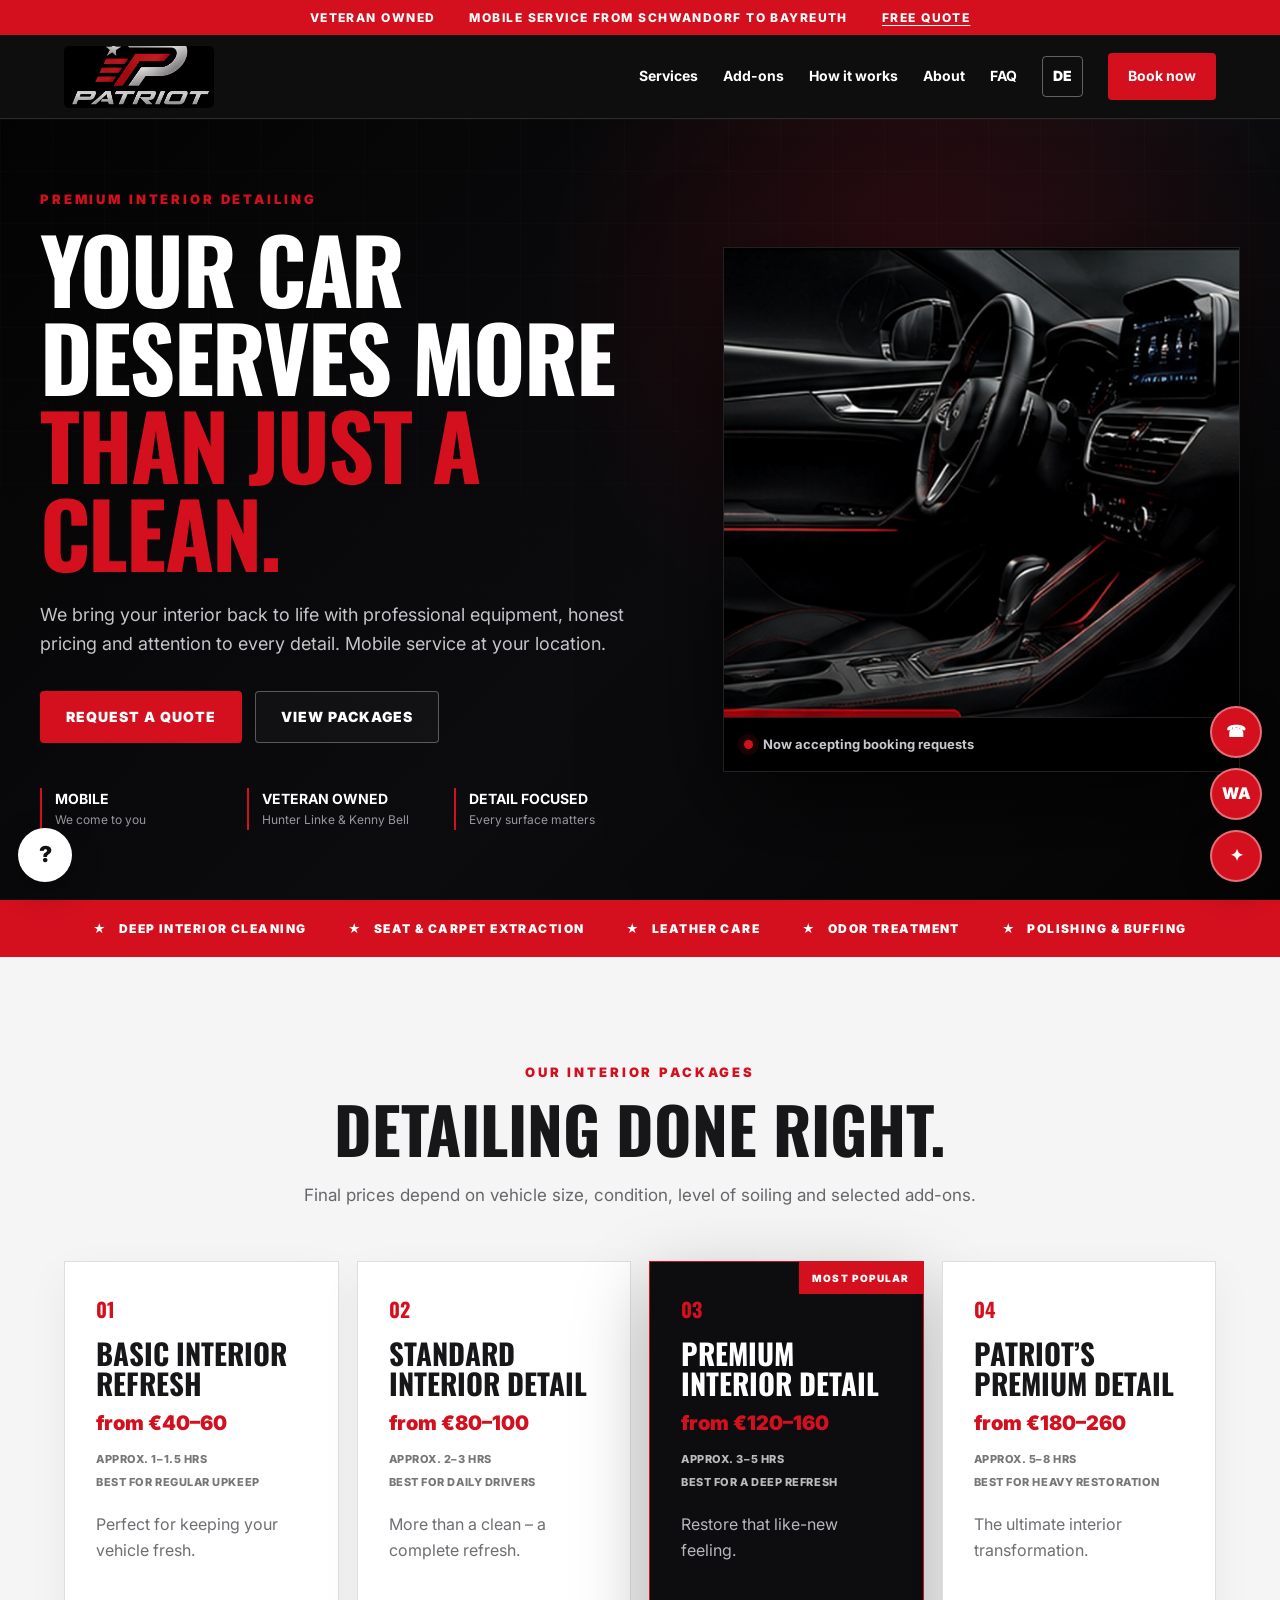
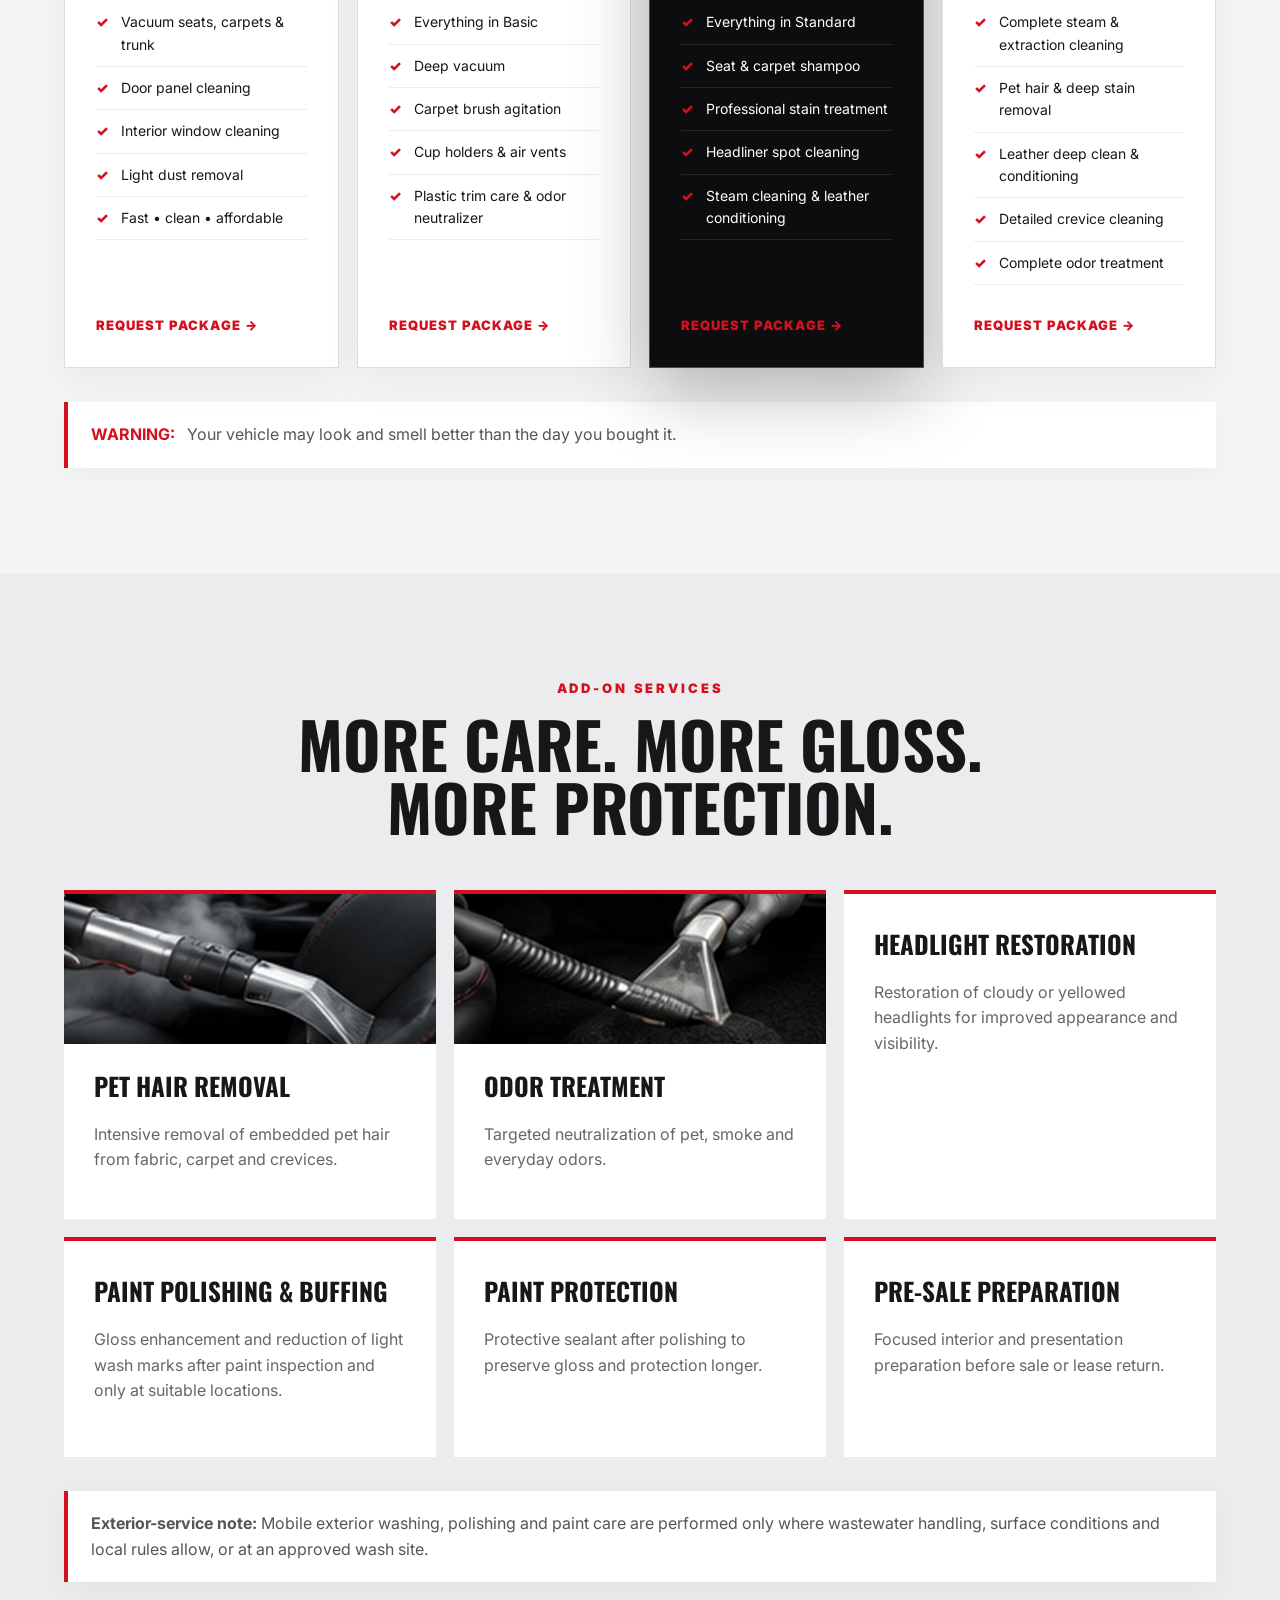
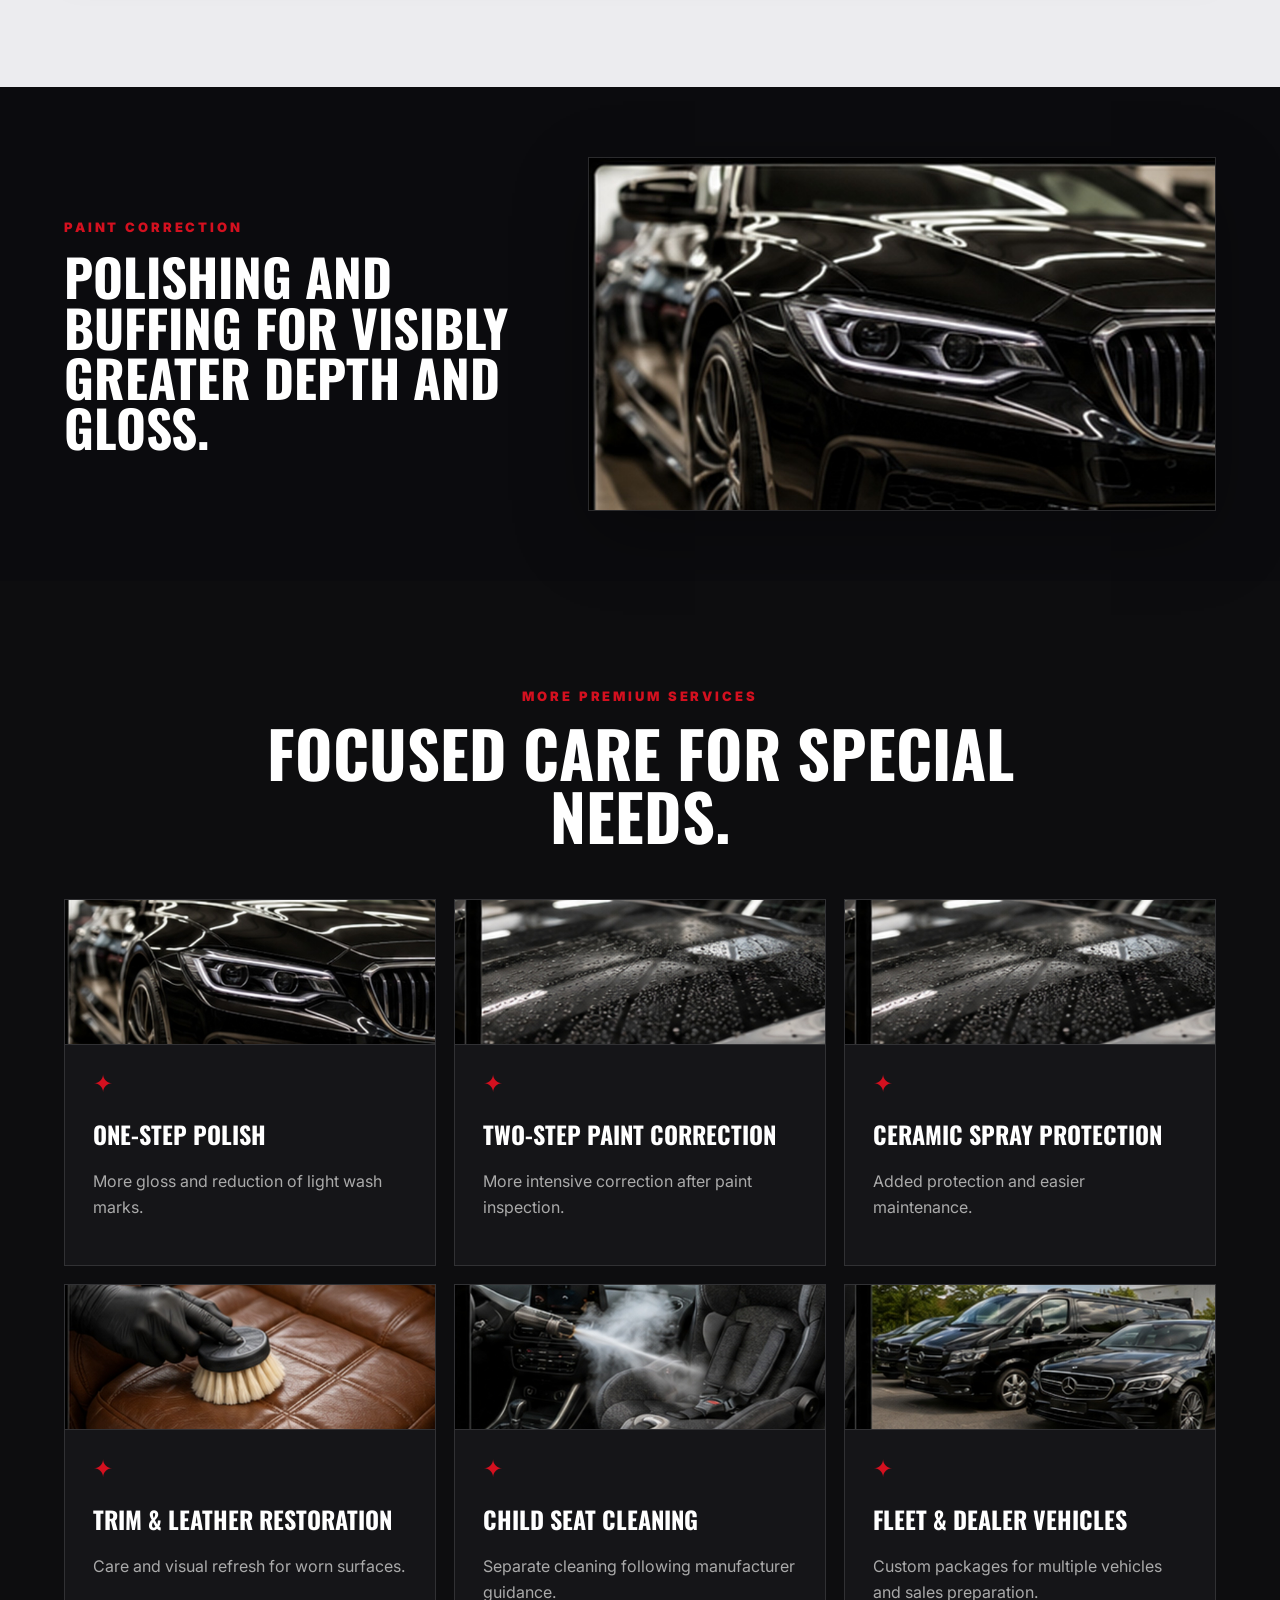
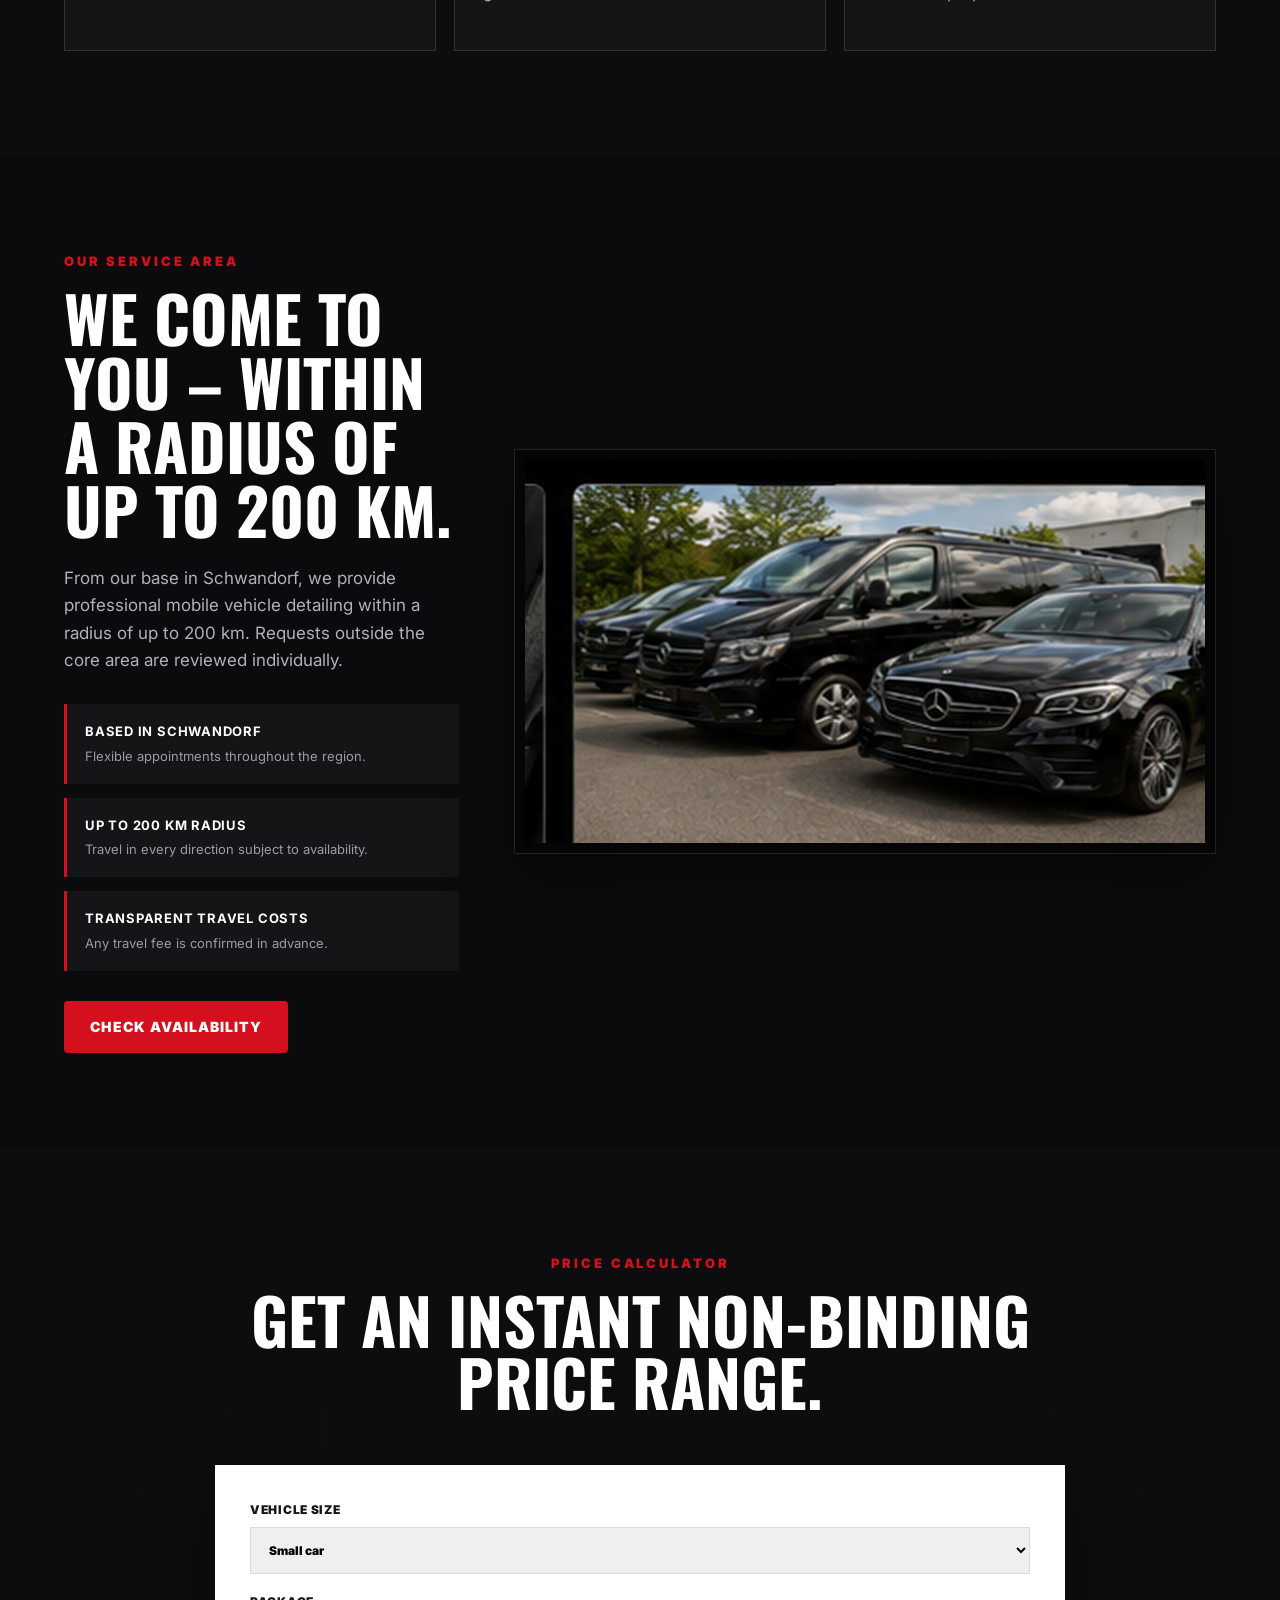
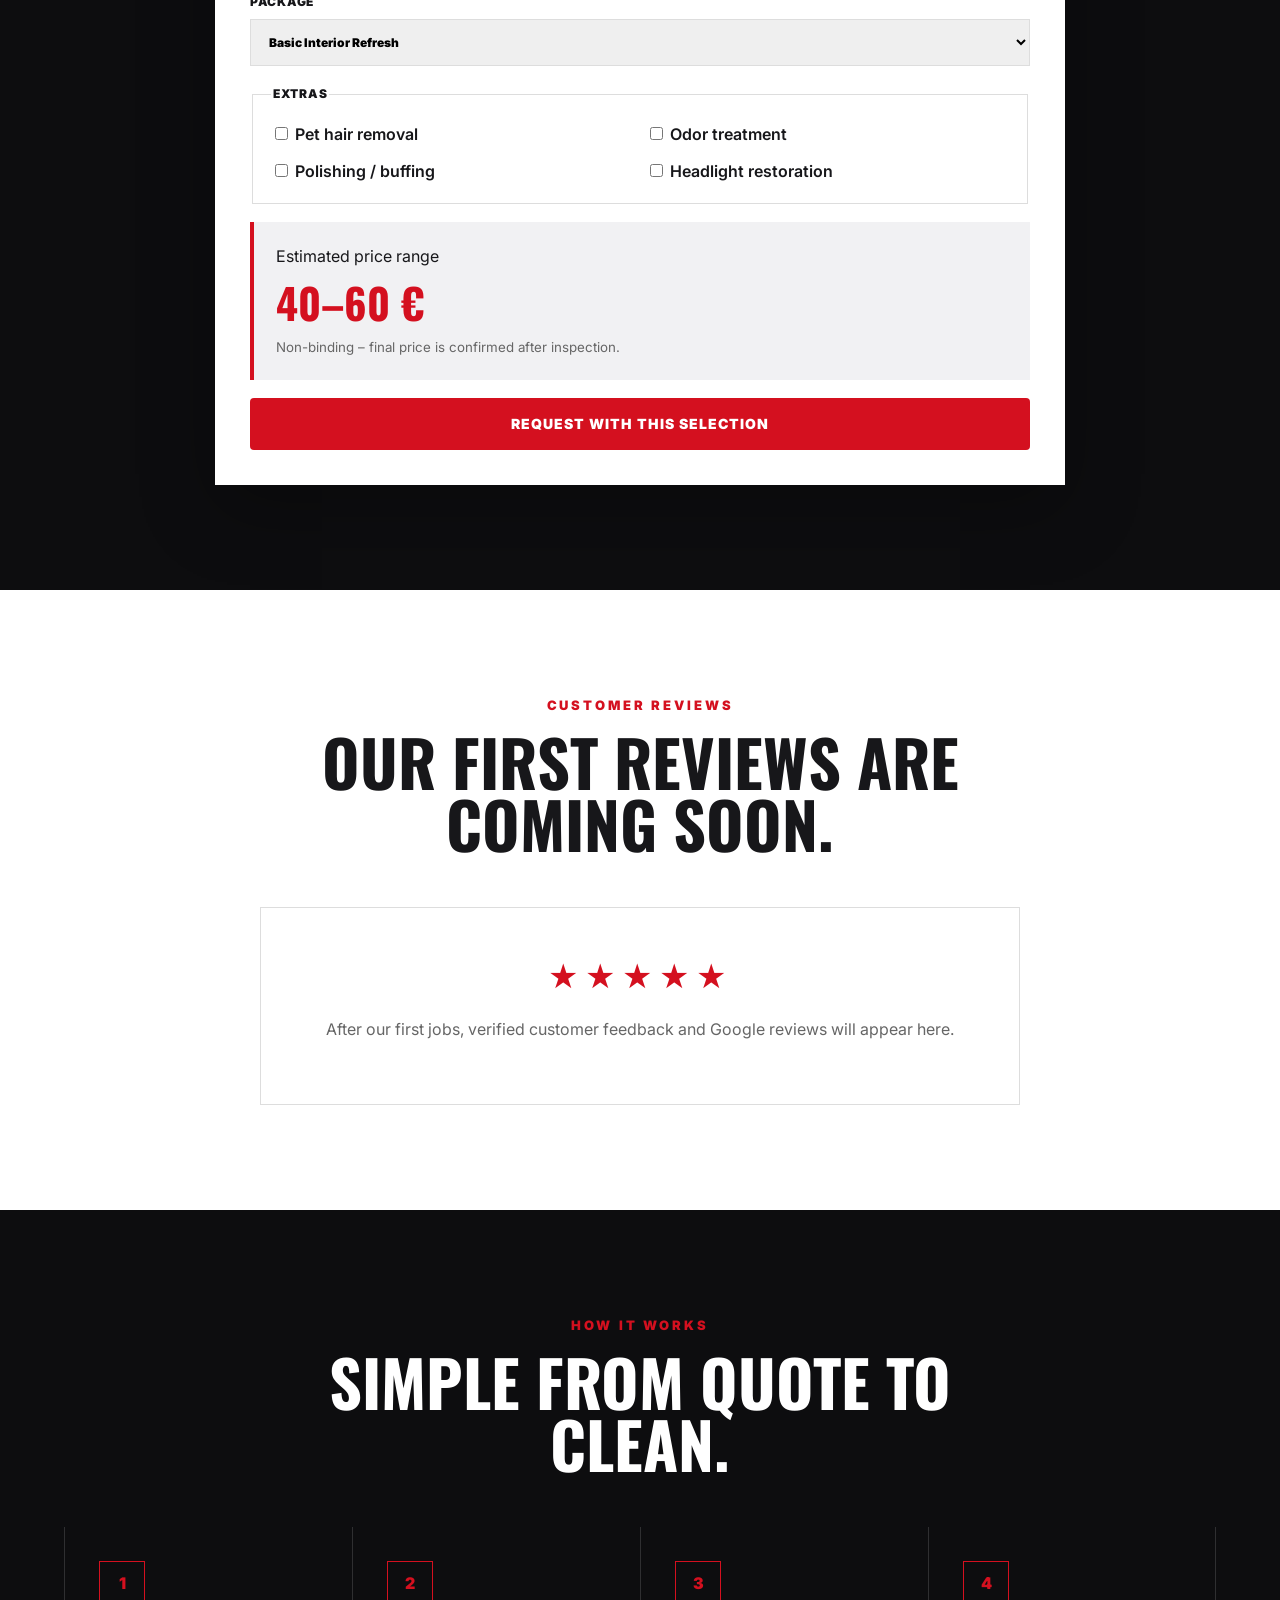
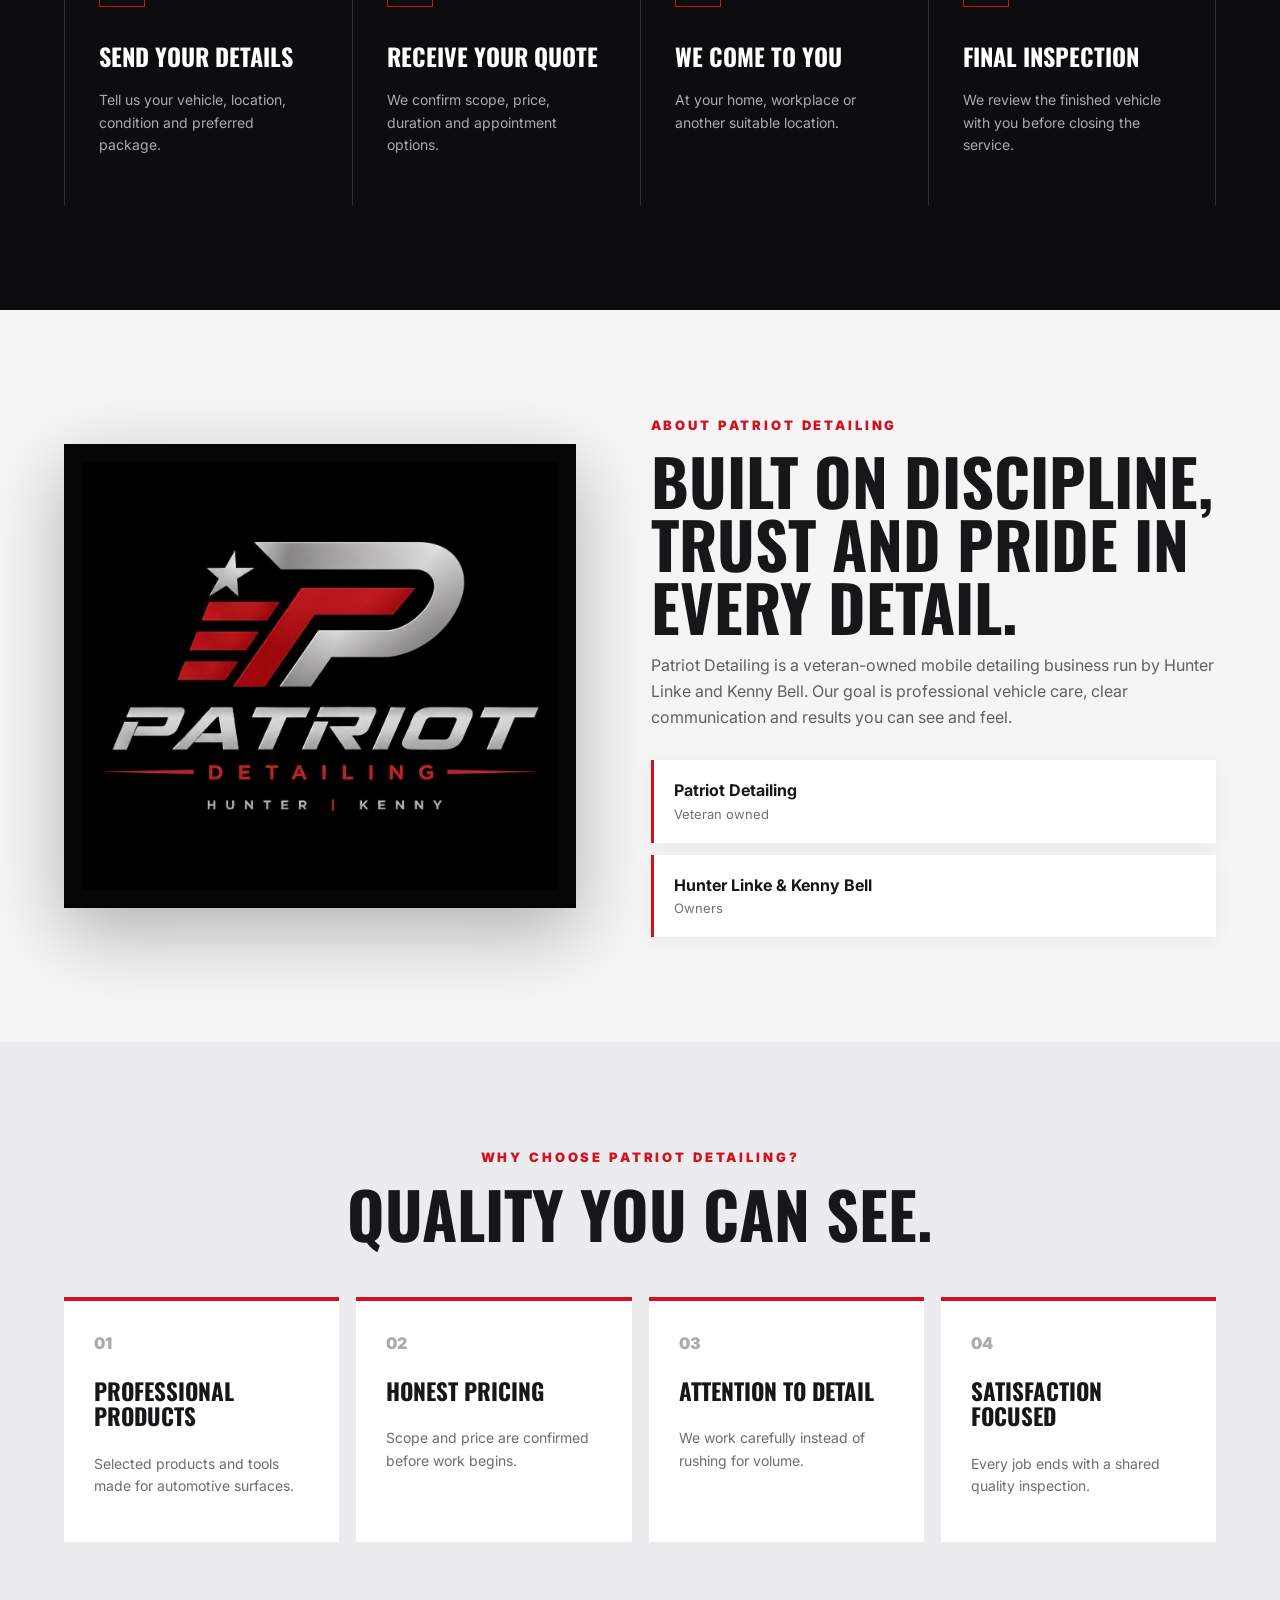
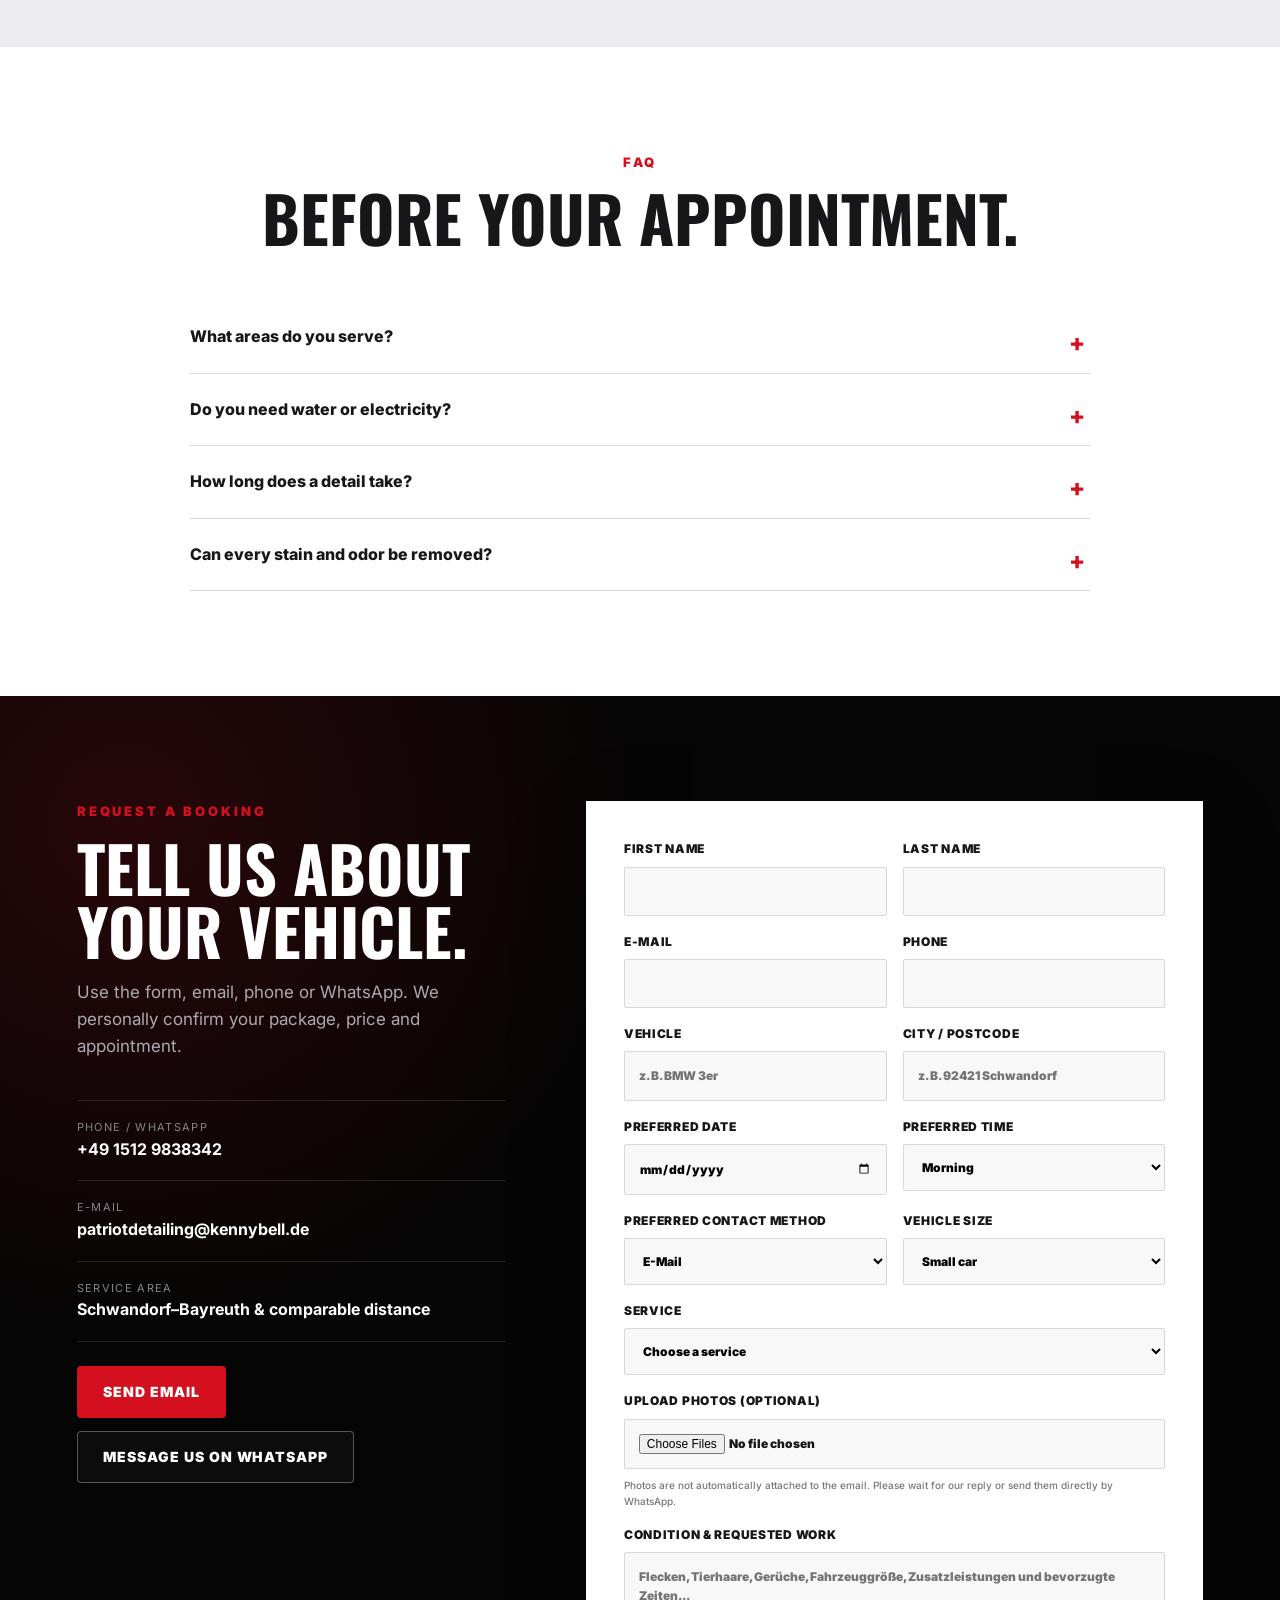
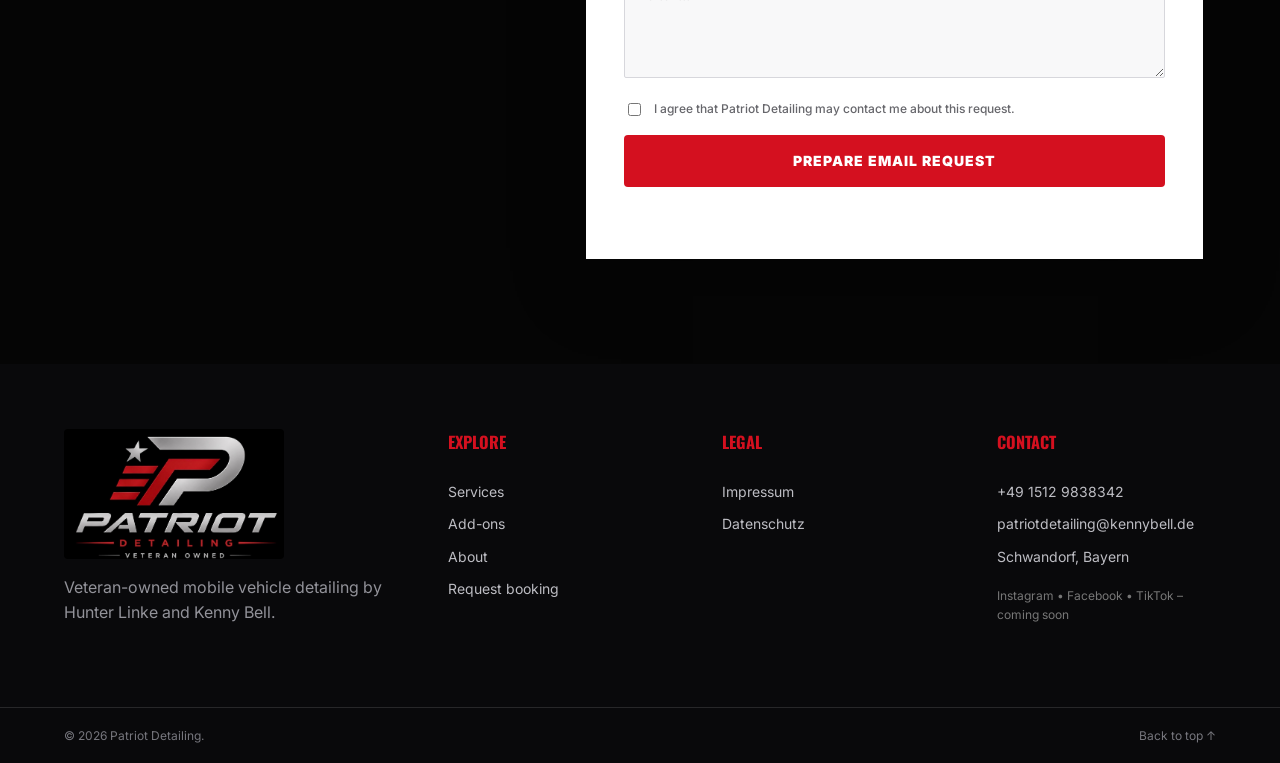
==== commit 9c89c10b: "Add files via upload" ====
--- a/index.html
+++ b/index.html
@@ -10,14 +10,14 @@
   <meta property="og:title" content="Patriot Detailing | Mobile Fahrzeugaufbereitung">
   <meta property="og:description" content="Premium-Innenraumaufbereitung, Polieren und Lackpflege im Raum Schwandorf bis Bayreuth.">
   <meta property="og:type" content="website">
-  <meta property="og:url" content="https://patriotdetailing.de">
-  <meta property="og:image" content="https://patriotdetailing.de/assets/patriot-detailing-logo.jpeg">
+  <meta property="og:url" content="https://kennybell.de">
+  <meta property="og:image" content="https://kennybell.de/patriot-detailing-logo.jpeg">
   <script type="application/ld+json">
   {
     "@context":"https://schema.org",
     "@type":"AutomotiveBusiness",
     "name":"Patriot Detailing",
-    "url":"https://patriotdetailing.de",
+    "url":"https://kennybell.de",
     "telephone":"+4915129838342",
     "email":"patriotdetailing@kennybell.de",
     "address":{"@type":"PostalAddress","streetAddress":"Sommerstraße 31","postalCode":"92421","addressLocality":"Schwandorf","addressCountry":"DE"},
@@ -33,23 +33,18 @@
 </head>
 <body>
   <div class="loading-screen" id="loading-screen" aria-hidden="true">
-    <img src="assets/patriot-detailing-logo.jpeg" alt="">
+    <img src="patriot-detailing-logo.jpeg" alt="">
     <span>DETAILING DONE RIGHT.</span>
   </div>
   <div class="topbar">
     <span data-de="Veteranengeführt" data-en="Veteran owned">Veteranengeführt</span>
     <span data-de="Mobil im Raum Schwandorf–Bayreuth" data-en="Mobile service from Schwandorf to Bayreuth">Mobil im Raum Schwandorf–Bayreuth</span>
-    <a href="#launch-notice" data-de="Start-Hinweis" data-en="Launch notice">Start-Hinweis</a>
+    <a href="#booking" data-de="Kostenloses Angebot" data-en="Free quote">Kostenloses Angebot</a>
   </div>
-
-  <section class="launch-notice" id="launch-notice" aria-label="Start-Hinweis">
-    <strong data-de="Wir starten bald" data-en="Launching soon">Wir starten bald</strong>
-    <span data-de="Wir nehmen derzeit noch keine Termine oder Buchungen an." data-en="We are not accepting appointments or bookings yet.">Wir nehmen derzeit noch keine Termine oder Buchungen an.</span>
-  </section>
 
   <header class="site-header" id="top">
     <a class="brand" href="#top" aria-label="Patriot Detailing Startseite">
-      <img src="assets/patriot-detailing-logo.jpeg" alt="Patriot Detailing Logo">
+      <img src="patriot-detailing-logo.jpeg" alt="Patriot Detailing Logo">
     </a>
 
     <button class="menu-toggle" aria-expanded="false" aria-controls="main-nav" aria-label="Menü öffnen">
@@ -63,7 +58,7 @@
       <a href="#about" data-de="Über uns" data-en="About">Über uns</a>
       <a href="#faq">FAQ</a>
       <button class="language-toggle" id="language-toggle" type="button" aria-label="Sprache wechseln">EN</button>
-      <a class="nav-cta" href="#launch-notice" data-de="Noch nicht buchbar" data-en="Bookings not open">Noch nicht buchbar</a>
+      <a class="nav-cta" href="#booking" data-de="Jetzt buchen" data-en="Book now">Jetzt buchen</a>
     </nav>
   </header>
 
@@ -80,7 +75,7 @@
             Wir bringen Ihren Innenraum wieder zum Leben – mit professioneller Ausrüstung, ehrlicher Preisgestaltung und Liebe zum Detail. Mobil bei Ihnen vor Ort.
           </p>
           <div class="hero-actions">
-            <a class="button button-primary" href="#launch-notice" data-de="Noch nicht buchbar" data-en="Bookings not open">Noch nicht buchbar</a>
+            <a class="button button-primary" href="#booking" data-de="Angebot anfragen" data-en="Request a quote">Angebot anfragen</a>
             <a class="button button-secondary" href="#services" data-de="Pakete ansehen" data-en="View packages">Pakete ansehen</a>
           </div>
           <div class="trust-row">
@@ -91,10 +86,10 @@
         </div>
 
         <div class="hero-card reveal">
-          <img src="assets/hero-interior.jpg?v=20260719-final" alt="Premium-Fahrzeuginnenraum als Konzeptbild">
+          <img src="hero-interior.jpg?v=20260719-final" alt="Premium-Fahrzeuginnenraum als Konzeptbild">
           <div class="hero-card-bottom">
             <span class="status-dot"></span>
-            <span data-de="Wir nehmen derzeit noch keine Termine an" data-en="We are not accepting appointments yet">Wir nehmen derzeit noch keine Termine an</span>
+            <span data-de="Terminanfragen werden angenommen" data-en="Now accepting booking requests">Terminanfragen werden angenommen</span>
           </div>
         </div>
       </div>
@@ -130,7 +125,7 @@
             <li data-de="Leichte Staubentfernung" data-en="Light dust removal">Leichte Staubentfernung</li>
             <li data-de="Schnell • sauber • preiswert" data-en="Fast • clean • affordable">Schnell • sauber • preiswert</li>
           </ul>
-          <a href="#launch-notice" data-de="Noch nicht buchbar →" data-en="Bookings not open →">Noch nicht buchbar →</a>
+          <a href="#booking" data-de="Paket anfragen →" data-en="Request package →">Paket anfragen →</a>
         </article>
 
         <article class="service-card reveal">
@@ -145,7 +140,7 @@
             <li data-de="Getränkehalter & Lüftungsdüsen" data-en="Cup holders & air vents">Getränkehalter &amp; Lüftungsdüsen</li>
             <li data-de="Kunststoffpflege & Geruchsneutralisierung" data-en="Plastic trim care & odor neutralizer">Kunststoffpflege &amp; Geruchsneutralisierung</li>
           </ul>
-          <a href="#launch-notice" data-de="Noch nicht buchbar →" data-en="Bookings not open →">Noch nicht buchbar →</a>
+          <a href="#booking" data-de="Paket anfragen →" data-en="Request package →">Paket anfragen →</a>
         </article>
 
         <article class="service-card featured reveal">
@@ -161,7 +156,7 @@
             <li data-de="Punktuelle Dachhimmelreinigung" data-en="Headliner spot cleaning">Punktuelle Dachhimmelreinigung</li>
             <li data-de="Dampfreinigung & Lederpflege" data-en="Steam cleaning & leather conditioning">Dampfreinigung &amp; Lederpflege</li>
           </ul>
-          <a href="#launch-notice" data-de="Noch nicht buchbar →" data-en="Bookings not open →">Noch nicht buchbar →</a>
+          <a href="#booking" data-de="Paket anfragen →" data-en="Request package →">Paket anfragen →</a>
         </article>
 
         <article class="service-card reveal">
@@ -176,7 +171,7 @@
             <li data-de="Detailreinigung aller Ritzen" data-en="Detailed crevice cleaning">Detailreinigung aller Ritzen</li>
             <li data-de="Komplette Geruchsbehandlung" data-en="Complete odor treatment">Komplette Geruchsbehandlung</li>
           </ul>
-          <a href="#launch-notice" data-de="Noch nicht buchbar →" data-en="Bookings not open →">Noch nicht buchbar →</a>
+          <a href="#booking" data-de="Paket anfragen →" data-en="Request package →">Paket anfragen →</a>
         </article>
       </div>
 
@@ -192,8 +187,8 @@
         <h2 data-de="Mehr Pflege. Mehr Glanz. Mehr Schutz." data-en="More care. More gloss. More protection.">Mehr Pflege. Mehr Glanz. Mehr Schutz.</h2>
       </div>
       <div class="addon-grid">
-        <article class="addon-card reveal"><img class="addon-photo" src="assets/pet-hair.jpg?v=20260719-final" alt=""><h3 data-de="Tierhaarentfernung" data-en="Pet hair removal">Tierhaarentfernung</h3><p data-de="Intensive Entfernung eingebetteter Tierhaare aus Stoff, Teppich und Ritzen." data-en="Intensive removal of embedded pet hair from fabric, carpet and crevices.">Intensive Entfernung eingebetteter Tierhaare aus Stoff, Teppich und Ritzen.</p></article>
-        <article class="addon-card reveal"><img class="addon-photo" src="assets/odor-treatment.jpg?v=20260719-final" alt=""><h3 data-de="Geruchsbehandlung" data-en="Odor treatment">Geruchsbehandlung</h3><p data-de="Gezielte Neutralisierung von Tier-, Rauch- und Alltagsgerüchen." data-en="Targeted neutralization of pet, smoke and everyday odors.">Gezielte Neutralisierung von Tier-, Rauch- und Alltagsgerüchen.</p></article>
+        <article class="addon-card reveal"><img class="addon-photo" src="pet-hair.jpg?v=20260719-final" alt=""><h3 data-de="Tierhaarentfernung" data-en="Pet hair removal">Tierhaarentfernung</h3><p data-de="Intensive Entfernung eingebetteter Tierhaare aus Stoff, Teppich und Ritzen." data-en="Intensive removal of embedded pet hair from fabric, carpet and crevices.">Intensive Entfernung eingebetteter Tierhaare aus Stoff, Teppich und Ritzen.</p></article>
+        <article class="addon-card reveal"><img class="addon-photo" src="odor-treatment.jpg?v=20260719-final" alt=""><h3 data-de="Geruchsbehandlung" data-en="Odor treatment">Geruchsbehandlung</h3><p data-de="Gezielte Neutralisierung von Tier-, Rauch- und Alltagsgerüchen." data-en="Targeted neutralization of pet, smoke and everyday odors.">Gezielte Neutralisierung von Tier-, Rauch- und Alltagsgerüchen.</p></article>
         <article class="addon-card reveal"><h3 data-de="Scheinwerfer-Aufbereitung" data-en="Headlight restoration">Scheinwerfer-Aufbereitung</h3><p data-de="Aufbereitung matter oder vergilbter Scheinwerfer für bessere Optik und Sicht." data-en="Restoration of cloudy or yellowed headlights for improved appearance and visibility.">Aufbereitung matter oder vergilbter Scheinwerfer für bessere Optik und Sicht.</p></article>
         <article class="addon-card reveal"><h3 data-de="Lackpolitur & Buffing" data-en="Paint polishing & buffing">Lackpolitur &amp; Buffing</h3><p data-de="Glanzsteigerung und Reduzierung leichter Waschkratzer – nach Lackprüfung und nur an geeigneten Standorten." data-en="Gloss enhancement and reduction of light wash marks after paint inspection and only at suitable locations.">Glanzsteigerung und Reduzierung leichter Waschkratzer – nach Lackprüfung und nur an geeigneten Standorten.</p></article>
         <article class="addon-card reveal"><h3 data-de="Lackschutz" data-en="Paint protection">Lackschutz</h3><p data-de="Versiegelung nach Politur, um Glanz und Schutz länger zu erhalten." data-en="Protective sealant after polishing to preserve gloss and protection longer.">Versiegelung nach Politur, um Glanz und Schutz länger zu erhalten.</p></article>
@@ -210,7 +205,7 @@
         <p class="eyebrow" data-de="Lackpflege" data-en="Paint correction">Lackpflege</p>
         <h2 data-de="Polieren und Buffing für sichtbar mehr Tiefe und Glanz." data-en="Polishing and buffing for visibly greater depth and gloss.">Polieren und Buffing für sichtbar mehr Tiefe und Glanz.</h2>
       </div>
-      <img src="assets/polishing.jpg?v=20260719-final" alt="Konzeptdarstellung einer Fahrzeugpolitur">
+      <img src="polishing.jpg?v=20260719-final" alt="Konzeptdarstellung einer Fahrzeugpolitur">
     </section>
 
 
@@ -220,12 +215,12 @@
         <h2 data-de="Gezielte Pflege für besondere Anforderungen." data-en="Focused care for special needs.">Gezielte Pflege für besondere Anforderungen.</h2>
       </div>
       <div class="premium-service-grid">
-        <article class="mini-service reveal"><img class="mini-service-photo" src="assets/one-step-polish.jpg?v=20260719-individual" alt="Glänzend poliertes schwarzes Fahrzeug"><span>✦</span><h3 data-de="One-Step-Politur" data-en="One-step polish">One-Step-Politur</h3><p data-de="Mehr Glanz und Reduzierung leichter Waschspuren." data-en="More gloss and reduction of light wash marks.">Mehr Glanz und Reduzierung leichter Waschspuren.</p></article>
-        <article class="mini-service reveal"><img class="mini-service-photo" src="assets/two-step-correction.jpg?v=20260719-individual" alt="Professionelle zweistufige Lackkorrektur"><span>✦</span><h3 data-de="Two-Step-Lackkorrektur" data-en="Two-step paint correction">Two-Step-Lackkorrektur</h3><p data-de="Intensivere Korrektur nach vorheriger Lackprüfung." data-en="More intensive correction after paint inspection.">Intensivere Korrektur nach vorheriger Lackprüfung.</p></article>
-        <article class="mini-service reveal"><img class="mini-service-photo" src="assets/ceramic-protection.jpg?v=20260719-individual" alt="Wasserabweisender Keramikschutz auf schwarzem Lack"><span>✦</span><h3 data-de="Keramik-Sprühversiegelung" data-en="Ceramic spray protection">Keramik-Sprühversiegelung</h3><p data-de="Zusätzlicher Schutz und leichter zu pflegende Oberflächen." data-en="Added protection and easier maintenance.">Zusätzlicher Schutz und leichter zu pflegende Oberflächen.</p></article>
-        <article class="mini-service reveal"><img class="mini-service-photo" src="assets/leather-care.jpg?v=20260719-individual" alt="Professionelle Lederreinigung und Pflege"><span>✦</span><h3 data-de="Kunststoff- & Lederauffrischung" data-en="Trim & leather restoration">Kunststoff- &amp; Lederauffrischung</h3><p data-de="Pflege und optische Auffrischung beanspruchter Flächen." data-en="Care and visual refresh for worn surfaces.">Pflege und optische Auffrischung beanspruchter Flächen.</p></article>
-        <article class="mini-service reveal"><img class="mini-service-photo" src="assets/child-seat.jpg?v=20260719-individual" alt="Professionelle Reinigung eines Kindersitzes"><span>✦</span><h3 data-de="Kindersitz-Reinigung" data-en="Child seat cleaning">Kindersitz-Reinigung</h3><p data-de="Separate Reinigung nach Herstellerhinweisen." data-en="Separate cleaning following manufacturer guidance.">Separate Reinigung nach Herstellerhinweisen.</p></article>
-        <article class="mini-service reveal"><img class="mini-service-photo" src="assets/fleet-dealer.jpg?v=20260719-individual" alt="Gepflegte Flotten- und Händlerfahrzeuge"><span>✦</span><h3 data-de="Flotten & Händler" data-en="Fleet & dealer vehicles">Flotten &amp; Händler</h3><p data-de="Individuelle Pakete für mehrere Fahrzeuge und Verkaufsaufbereitung." data-en="Custom packages for multiple vehicles and sales preparation.">Individuelle Pakete für mehrere Fahrzeuge und Verkaufsaufbereitung.</p></article>
+        <article class="mini-service reveal"><img class="mini-service-photo" src="one-step-polish.jpg?v=20260719-individual" alt="Glänzend poliertes schwarzes Fahrzeug"><span>✦</span><h3 data-de="One-Step-Politur" data-en="One-step polish">One-Step-Politur</h3><p data-de="Mehr Glanz und Reduzierung leichter Waschspuren." data-en="More gloss and reduction of light wash marks.">Mehr Glanz und Reduzierung leichter Waschspuren.</p></article>
+        <article class="mini-service reveal"><img class="mini-service-photo" src="two-step-correction.jpg?v=20260719-individual" alt="Professionelle zweistufige Lackkorrektur"><span>✦</span><h3 data-de="Two-Step-Lackkorrektur" data-en="Two-step paint correction">Two-Step-Lackkorrektur</h3><p data-de="Intensivere Korrektur nach vorheriger Lackprüfung." data-en="More intensive correction after paint inspection.">Intensivere Korrektur nach vorheriger Lackprüfung.</p></article>
+        <article class="mini-service reveal"><img class="mini-service-photo" src="ceramic-protection.jpg?v=20260719-individual" alt="Wasserabweisender Keramikschutz auf schwarzem Lack"><span>✦</span><h3 data-de="Keramik-Sprühversiegelung" data-en="Ceramic spray protection">Keramik-Sprühversiegelung</h3><p data-de="Zusätzlicher Schutz und leichter zu pflegende Oberflächen." data-en="Added protection and easier maintenance.">Zusätzlicher Schutz und leichter zu pflegende Oberflächen.</p></article>
+        <article class="mini-service reveal"><img class="mini-service-photo" src="leather-care.jpg?v=20260719-individual" alt="Professionelle Lederreinigung und Pflege"><span>✦</span><h3 data-de="Kunststoff- & Lederauffrischung" data-en="Trim & leather restoration">Kunststoff- &amp; Lederauffrischung</h3><p data-de="Pflege und optische Auffrischung beanspruchter Flächen." data-en="Care and visual refresh for worn surfaces.">Pflege und optische Auffrischung beanspruchter Flächen.</p></article>
+        <article class="mini-service reveal"><img class="mini-service-photo" src="child-seat.jpg?v=20260719-individual" alt="Professionelle Reinigung eines Kindersitzes"><span>✦</span><h3 data-de="Kindersitz-Reinigung" data-en="Child seat cleaning">Kindersitz-Reinigung</h3><p data-de="Separate Reinigung nach Herstellerhinweisen." data-en="Separate cleaning following manufacturer guidance.">Separate Reinigung nach Herstellerhinweisen.</p></article>
+        <article class="mini-service reveal"><img class="mini-service-photo" src="fleet-dealer.jpg?v=20260719-individual" alt="Gepflegte Flotten- und Händlerfahrzeuge"><span>✦</span><h3 data-de="Flotten & Händler" data-en="Fleet & dealer vehicles">Flotten &amp; Händler</h3><p data-de="Individuelle Pakete für mehrere Fahrzeuge und Verkaufsaufbereitung." data-en="Custom packages for multiple vehicles and sales preparation.">Individuelle Pakete für mehrere Fahrzeuge und Verkaufsaufbereitung.</p></article>
       </div>
     </section>
 
@@ -250,11 +245,11 @@
           </div>
         </div>
 
-        <a class="button button-primary" href="#launch-notice" data-de="Noch nicht buchbar" data-en="Bookings not open">Noch nicht buchbar</a>
+        <a class="button button-primary" href="#booking" data-de="Verfügbarkeit anfragen" data-en="Check availability">Verfügbarkeit anfragen</a>
       </div>
 
       <div class="service-area-visual reveal">
-        <img src="assets/service-area-200km.jpg?v=20260719-final" alt="Patriot Detailing Servicegebiet mit 200 km Radius um Schwandorf">
+        <img src="service-area-200km.jpg?v=20260719-final" alt="Patriot Detailing Servicegebiet mit 200 km Radius um Schwandorf">
       </div>
     </section>
 
@@ -277,7 +272,7 @@
           <label><input class="calc-extra" type="checkbox" value="25|50"> <span data-de="Scheinwerfer-Aufbereitung" data-en="Headlight restoration">Scheinwerfer-Aufbereitung</span></label>
         </fieldset>
         <div class="estimate"><span data-de="Geschätzte Preisspanne" data-en="Estimated price range">Geschätzte Preisspanne</span><strong id="estimate-price">40–60 €</strong><small data-de="Unverbindlich – der Endpreis wird nach Sichtung bestätigt." data-en="Non-binding – final price is confirmed after inspection.">Unverbindlich – der Endpreis wird nach Sichtung bestätigt.</small></div>
-        <a class="button button-primary" href="#launch-notice" data-de="Noch nicht buchbar" data-en="Bookings not open">Noch nicht buchbar</a>
+        <a class="button button-primary" href="#booking" data-de="Mit dieser Auswahl anfragen" data-en="Request with this selection">Mit dieser Auswahl anfragen</a>
       </div>
     </section>
 
@@ -306,7 +301,7 @@
     </section>
 
     <section class="section split-section" id="about">
-      <div class="about-visual reveal"><img src="assets/patriot-detailing-owners.jpeg" alt="Patriot Detailing – Hunter Linke und Kenny Bell"></div>
+      <div class="about-visual reveal"><img src="patriot-detailing-owners.jpeg" alt="Patriot Detailing – Hunter Linke und Kenny Bell"></div>
       <div class="about-copy reveal">
         <p class="eyebrow" data-de="Über Patriot Detailing" data-en="About Patriot Detailing">Über Patriot Detailing</p>
         <h2 data-de="Disziplin, Vertrauen und Stolz auf jedes Detail." data-en="Built on discipline, trust and pride in every detail.">Disziplin, Vertrauen und Stolz auf jedes Detail.</h2>
@@ -340,7 +335,7 @@
 
     <section class="booking-section" id="booking">
       <div class="booking-copy reveal">
-        <p class="eyebrow" data-de="Buchungen öffnen bald" data-en="Bookings opening soon">Buchungen öffnen bald</p>
+        <p class="eyebrow" data-de="Jetzt Termin anfragen" data-en="Request a booking">Jetzt Termin anfragen</p>
         <h2 data-de="Erzählen Sie uns von Ihrem Fahrzeug." data-en="Tell us about your vehicle.">Erzählen Sie uns von Ihrem Fahrzeug.</h2>
         <p data-de="Nutzen Sie das Formular, E-Mail, Telefon oder WhatsApp. Wir bestätigen Paket, Preis und Termin persönlich." data-en="Use the form, email, phone or WhatsApp. We personally confirm your package, price and appointment.">Nutzen Sie das Formular, E-Mail, Telefon oder WhatsApp. Wir bestätigen Paket, Preis und Termin persönlich.</p>
         <div class="contact-box">
@@ -354,9 +349,7 @@
         </div>
       </div>
 
-      <form class="quote-form reveal prelaunch-form" id="quote-form" aria-disabled="true">
-        <div class="form-closed-message" data-de="Buchungsanfragen sind noch nicht geöffnet." data-en="Booking requests are not open yet.">Buchungsanfragen sind noch nicht geöffnet.</div>
-        <fieldset disabled>
+      <form class="quote-form reveal" id="quote-form">
         <div class="field-row">
           <label><span data-de="Vorname" data-en="First name">Vorname</span><input type="text" name="firstName" autocomplete="given-name" required></label>
           <label><span data-de="Nachname" data-en="Last name">Nachname</span><input type="text" name="lastName" autocomplete="family-name" required></label>
@@ -383,7 +376,6 @@
         <label class="checkbox"><input type="checkbox" required><span data-de="Ich stimme zu, dass Patriot Detailing mich zu dieser Anfrage kontaktieren darf." data-en="I agree that Patriot Detailing may contact me about this request.">Ich stimme zu, dass Patriot Detailing mich zu dieser Anfrage kontaktieren darf.</span></label>
         <button class="button button-primary button-full" type="submit" data-de="Anfrage per E-Mail vorbereiten" data-en="Prepare email request">Anfrage per E-Mail vorbereiten</button>
         <p class="form-message" id="form-message" role="status"></p>
-        </fieldset>
       </form>
     </section>
   </main>
@@ -391,7 +383,7 @@
   <div class="floating-actions">
     <a href="tel:+4915129838342" aria-label="Anrufen">☎</a>
     <a href="https://wa.me/4915129838342" target="_blank" rel="noopener" aria-label="WhatsApp">WA</a>
-    <a href="#launch-notice" aria-label="Buchen">✦</a>
+    <a href="#booking" aria-label="Buchen">✦</a>
   </div>
 
   <button class="assistant-toggle" id="assistant-toggle" type="button" aria-label="Detailing Assistent öffnen">?</button>
@@ -403,13 +395,13 @@
     <button class="assistant-question" data-answer-de="Wir behandeln Rauch- und andere Gerüche professionell. Vollständige Entfernung kann bei tief eingezogenen Gerüchen nicht garantiert werden." data-answer-en="We professionally treat smoke and other odors. Complete removal cannot be guaranteed for deeply embedded odors.">Entfernt ihr Rauchgeruch?</button>
     <button class="assistant-question" data-answer-de="Je nach Paket und Zustand dauert die Arbeit etwa 1,5 bis 8 Stunden." data-answer-en="Depending on package and condition, service usually takes around 1.5 to 8 hours.">Wie lange dauert es?</button>
     <div class="assistant-answer" id="assistant-answer"></div>
-    <a class="button button-primary button-full" href="#launch-notice" data-de="Noch nicht buchbar" data-en="Bookings not open">Noch nicht buchbar</a>
+    <a class="button button-primary button-full" href="#booking" data-de="Jetzt anfragen" data-en="Request now">Jetzt anfragen</a>
   </aside>
 
   <footer>
     <div class="footer-main">
-      <div class="footer-brand"><img src="assets/patriot-detailing-logo.jpeg" alt="Patriot Detailing"><p data-de="Veteranengeführte mobile Fahrzeugaufbereitung von Hunter Linke und Kenny Bell." data-en="Veteran-owned mobile vehicle detailing by Hunter Linke and Kenny Bell.">Veteranengeführte mobile Fahrzeugaufbereitung von Hunter Linke und Kenny Bell.</p></div>
-      <div><h3 data-de="Navigation" data-en="Explore">Navigation</h3><a href="#services" data-de="Leistungen" data-en="Services">Leistungen</a><a href="#add-ons" data-de="Zusatzleistungen" data-en="Add-ons">Zusatzleistungen</a><a href="#about" data-de="Über uns" data-en="About">Über uns</a><a href="#launch-notice" data-de="Start-Hinweis" data-en="Launch notice">Start-Hinweis</a></div>
+      <div class="footer-brand"><img src="patriot-detailing-logo.jpeg" alt="Patriot Detailing"><p data-de="Veteranengeführte mobile Fahrzeugaufbereitung von Hunter Linke und Kenny Bell." data-en="Veteran-owned mobile vehicle detailing by Hunter Linke and Kenny Bell.">Veteranengeführte mobile Fahrzeugaufbereitung von Hunter Linke und Kenny Bell.</p></div>
+      <div><h3 data-de="Navigation" data-en="Explore">Navigation</h3><a href="#services" data-de="Leistungen" data-en="Services">Leistungen</a><a href="#add-ons" data-de="Zusatzleistungen" data-en="Add-ons">Zusatzleistungen</a><a href="#about" data-de="Über uns" data-en="About">Über uns</a><a href="#booking" data-de="Termin anfragen" data-en="Request booking">Termin anfragen</a></div>
       <div><h3 data-de="Rechtliches" data-en="Legal">Rechtliches</h3><a href="impressum.html">Impressum</a><a href="datenschutz.html">Datenschutz</a></div>
       <div><h3 data-de="Kontakt" data-en="Contact">Kontakt</h3><a href="tel:+4915129838342">+49 1512 9838342</a><a href="mailto:patriotdetailing@kennybell.de">patriotdetailing@kennybell.de</a><span>Schwandorf, Bayern</span><span class="social-coming" data-de="Instagram • Facebook • TikTok – folgen bald" data-en="Instagram • Facebook • TikTok – coming soon">Instagram • Facebook • TikTok – folgen bald</span></div>
     </div>
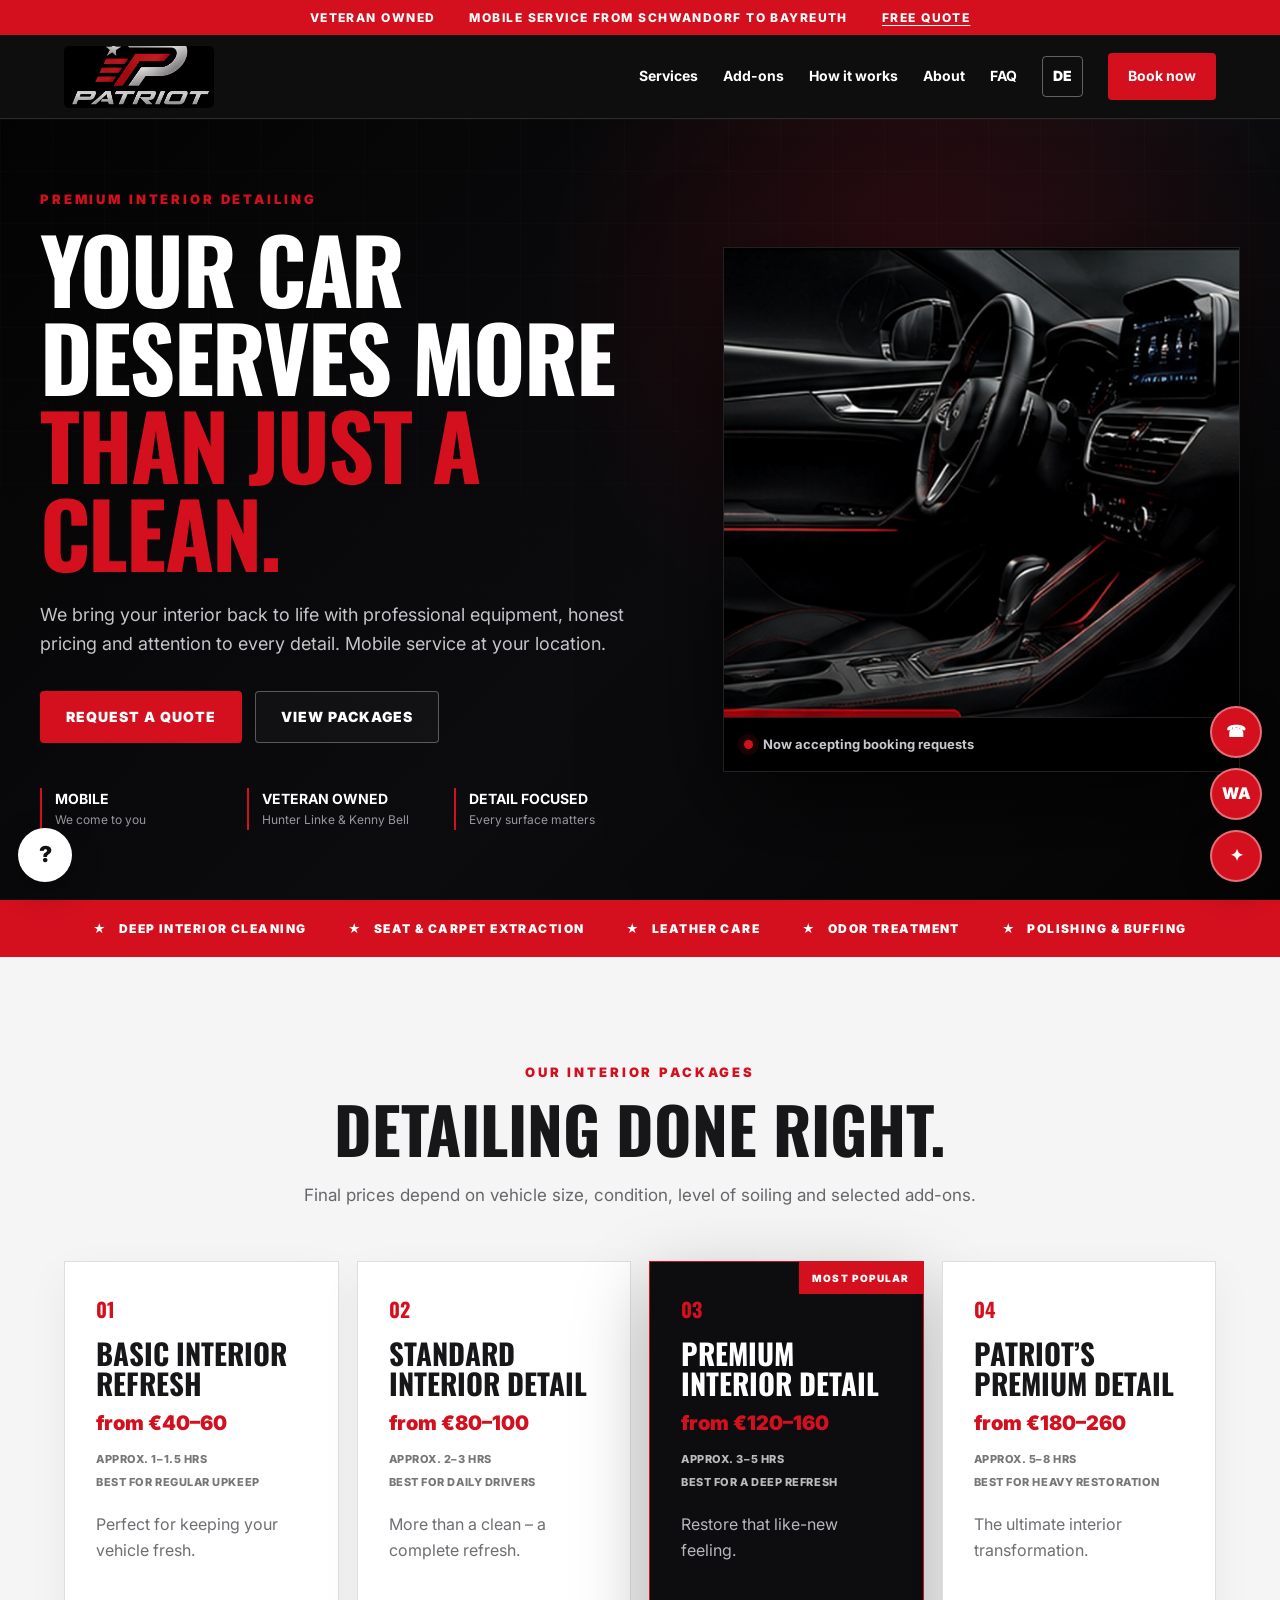
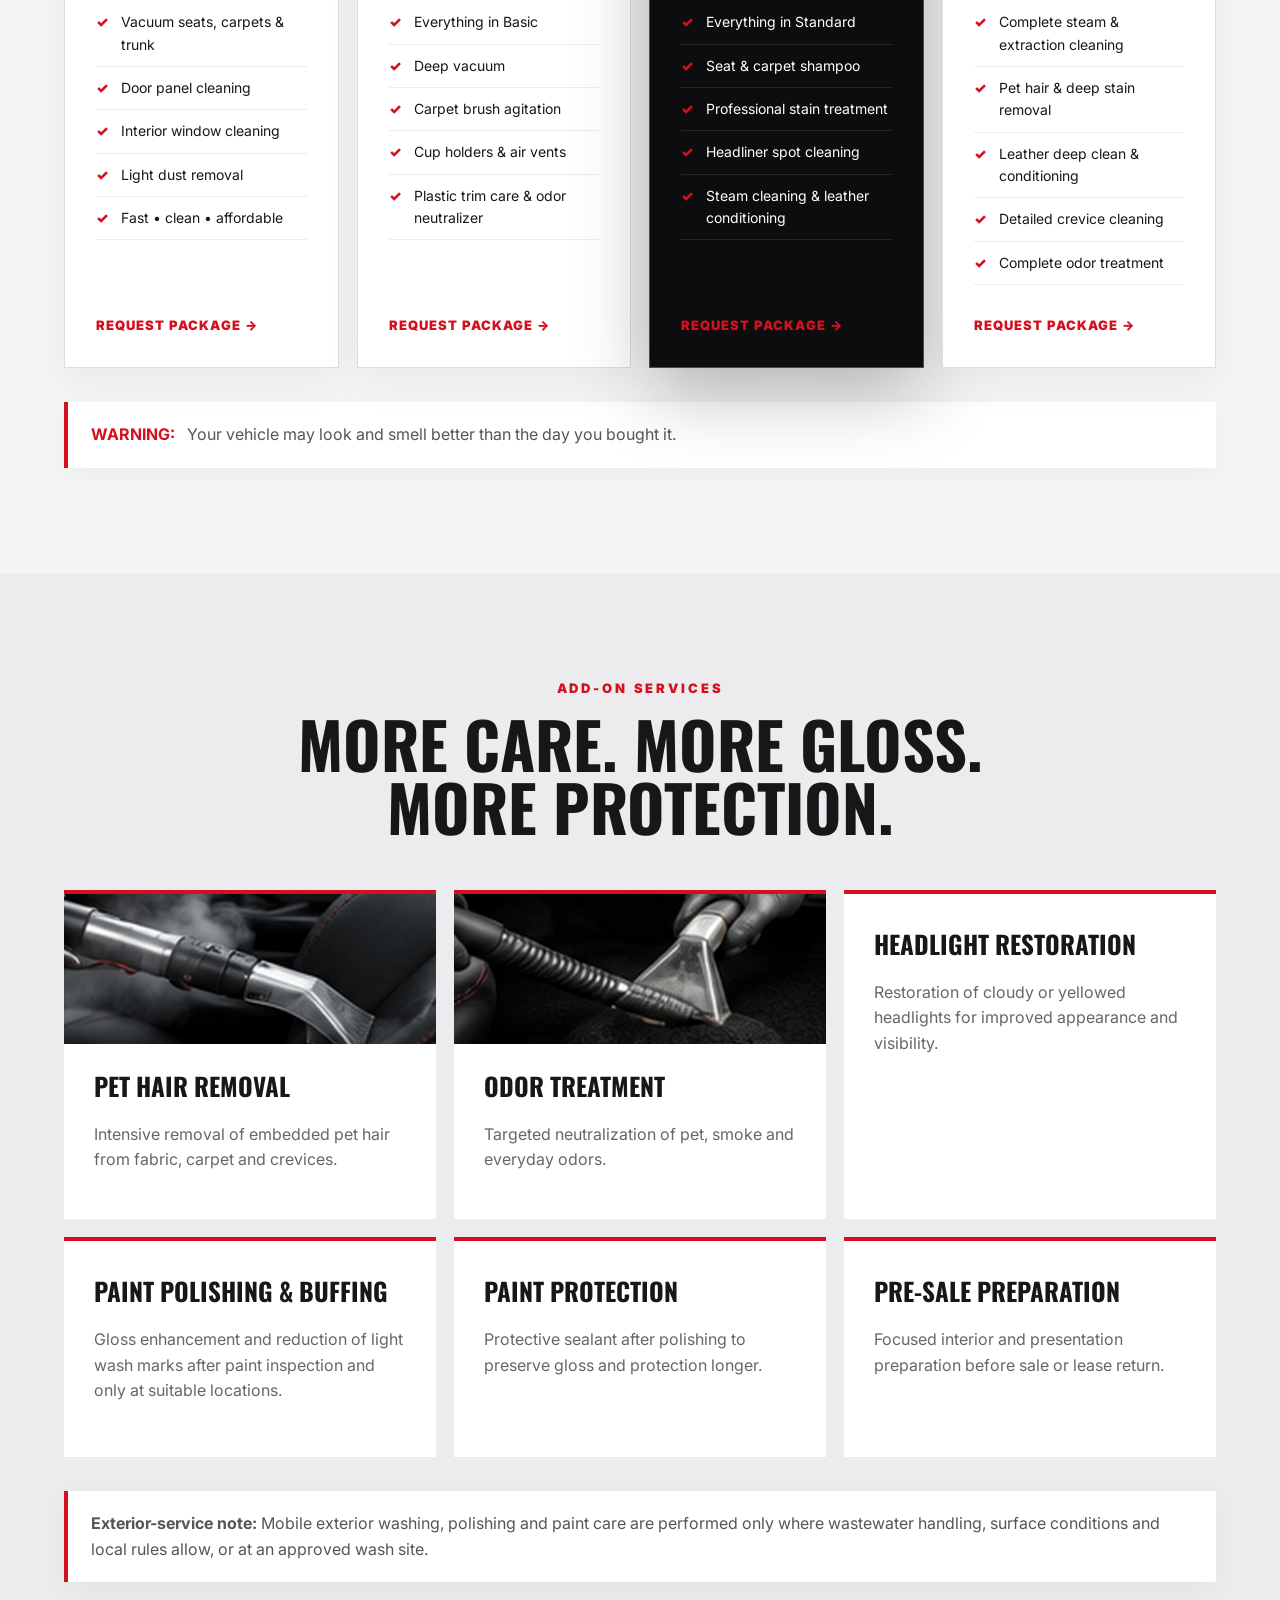
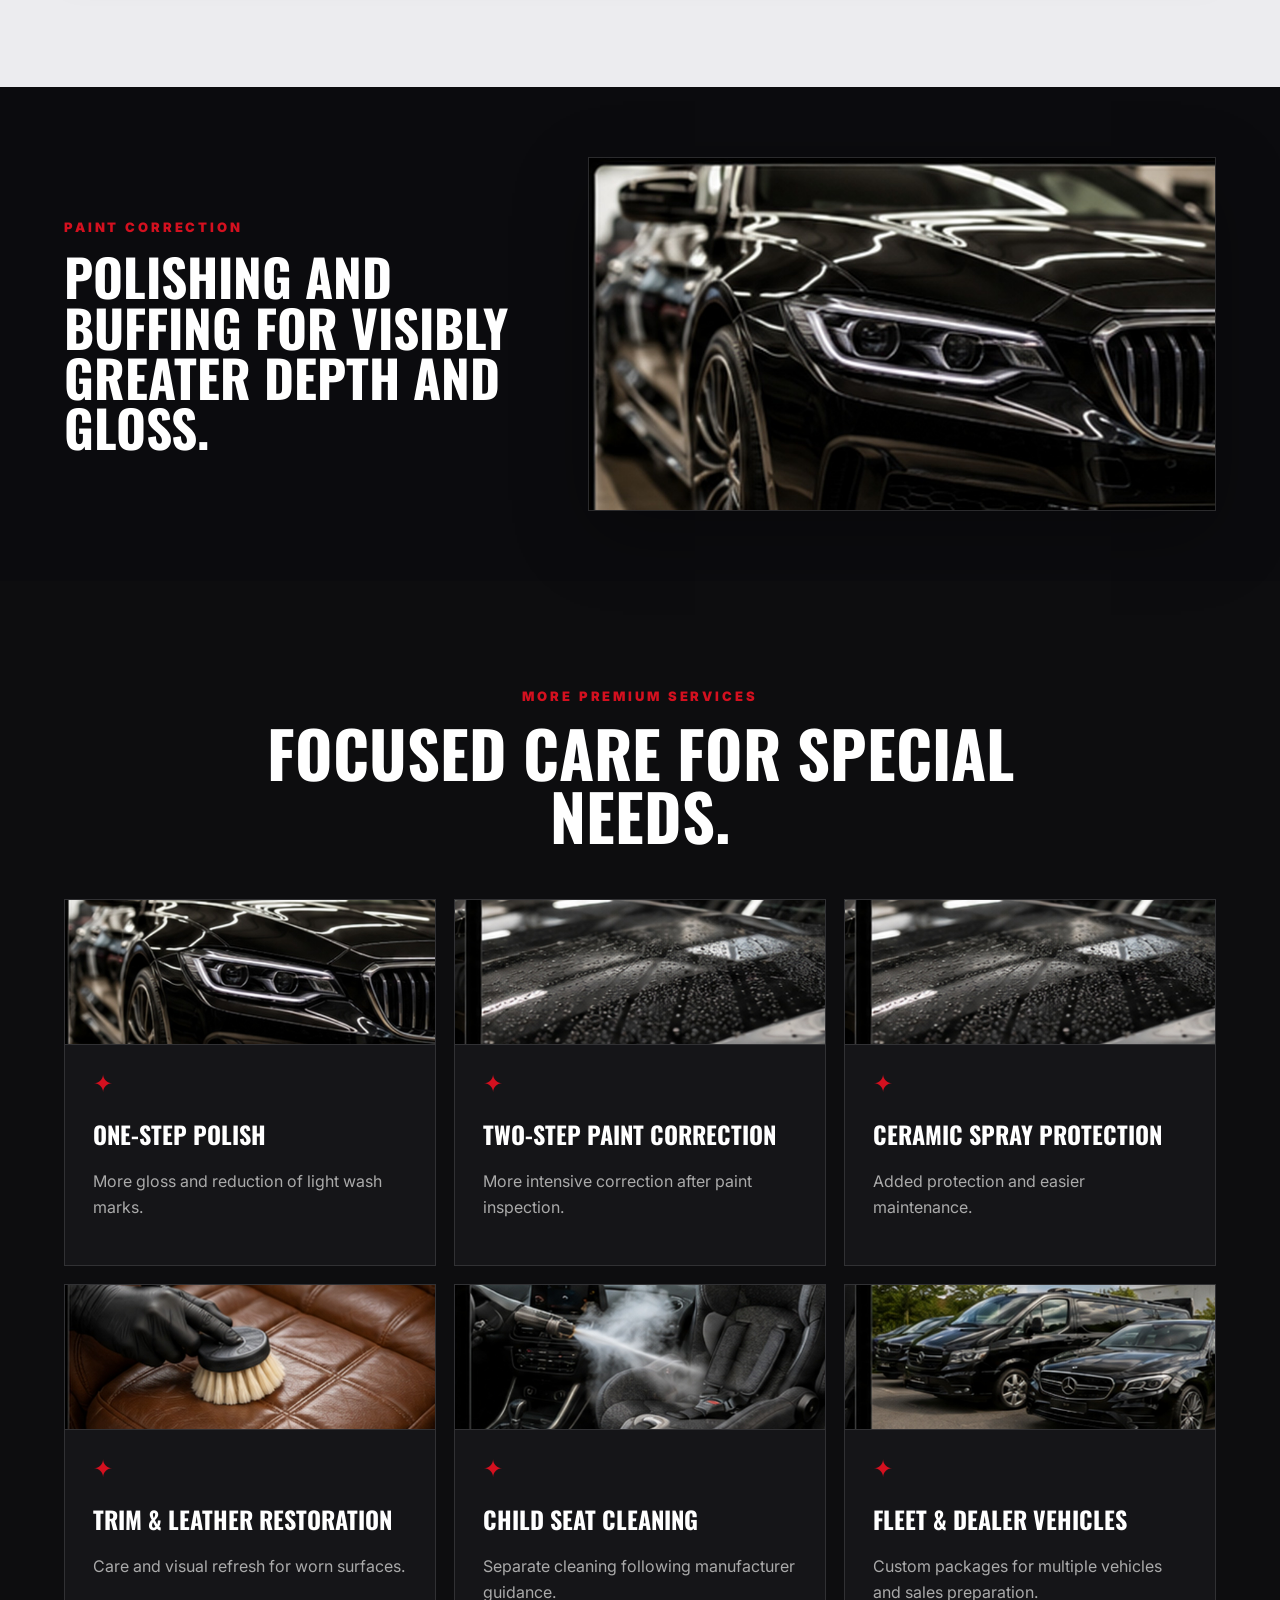
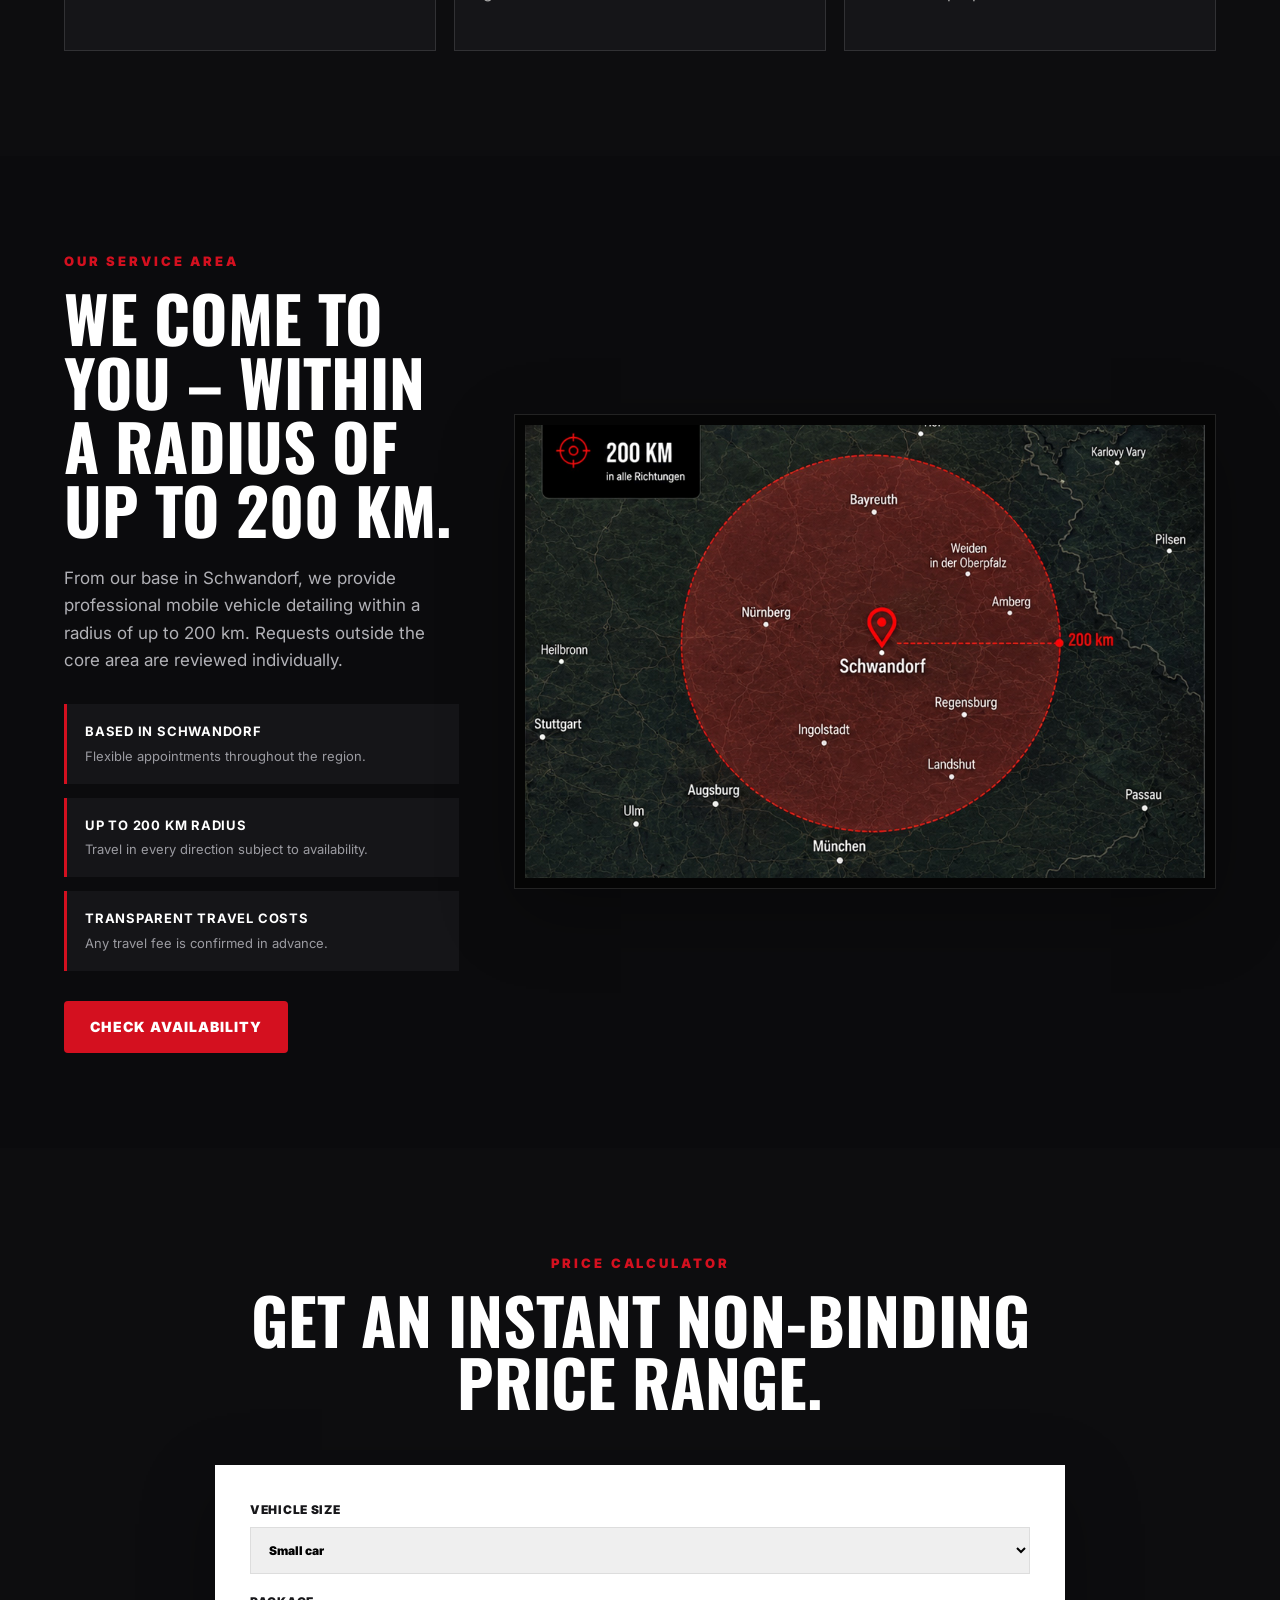
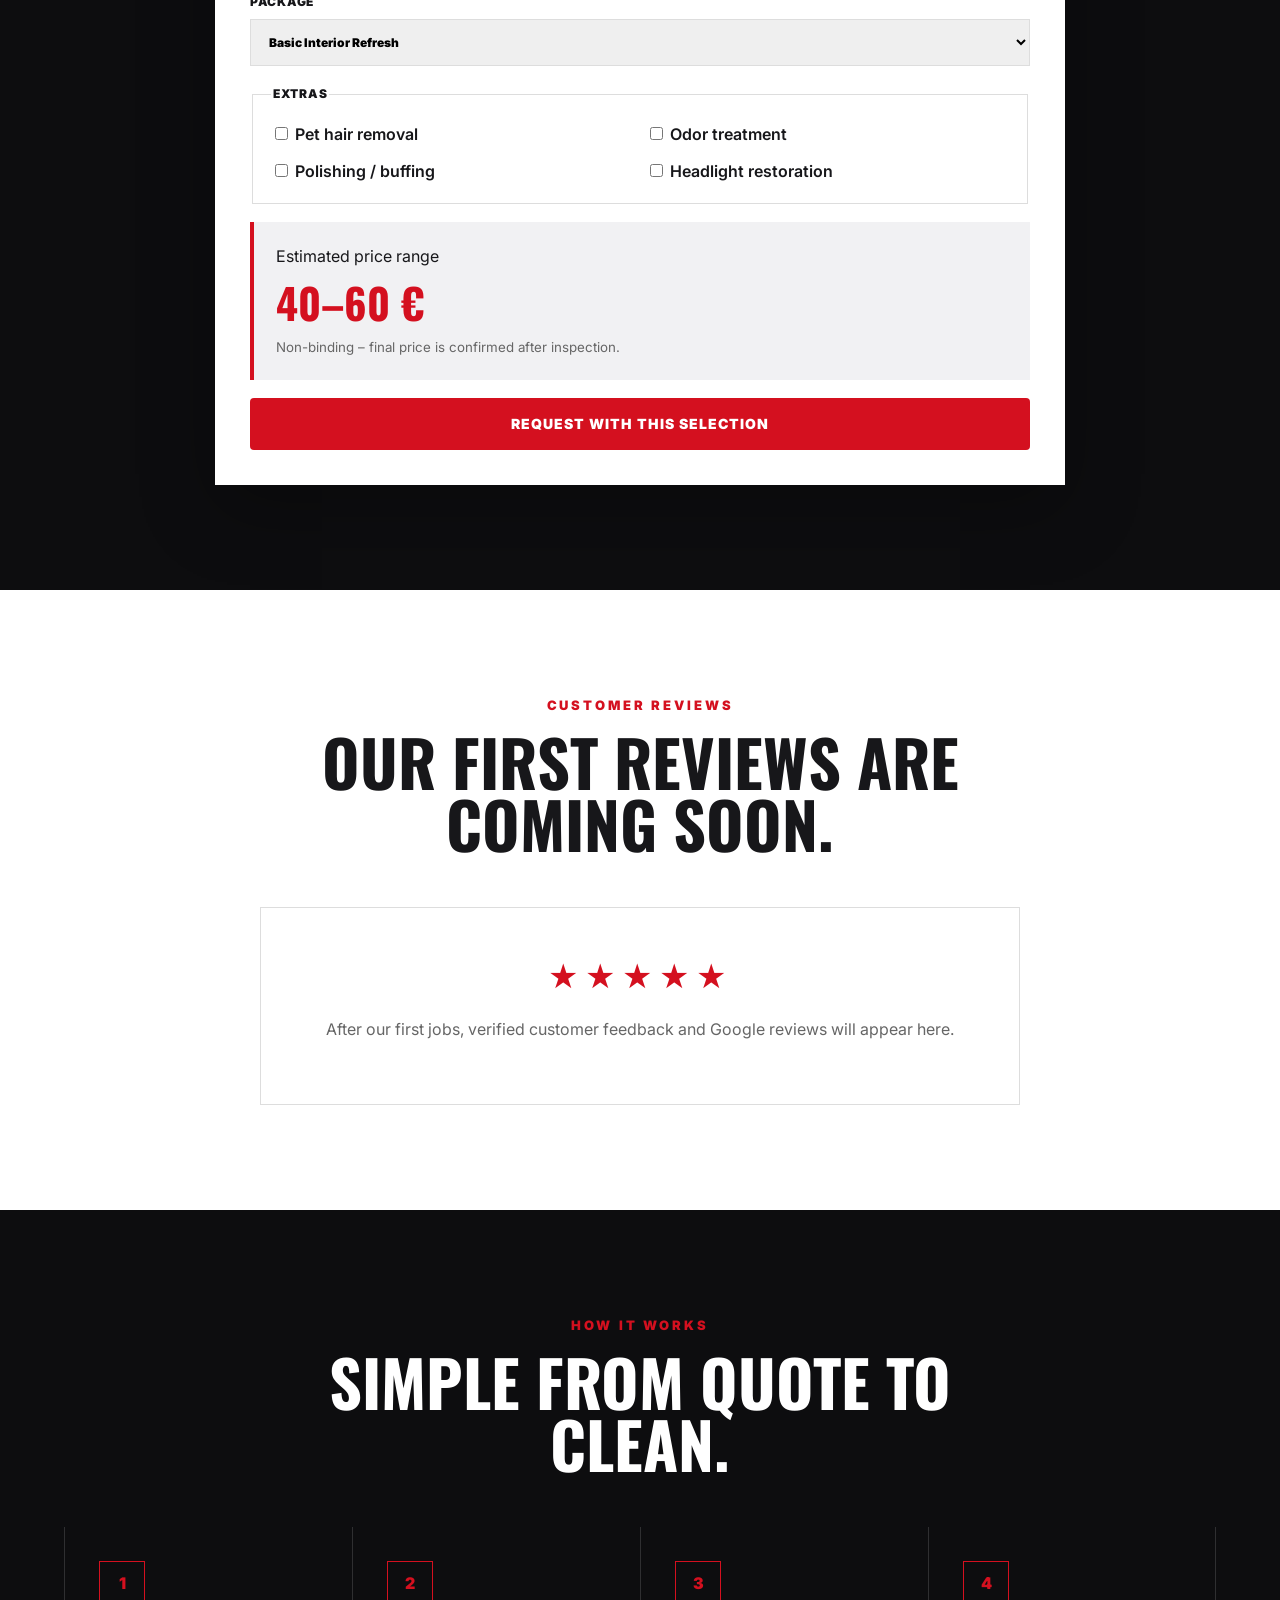
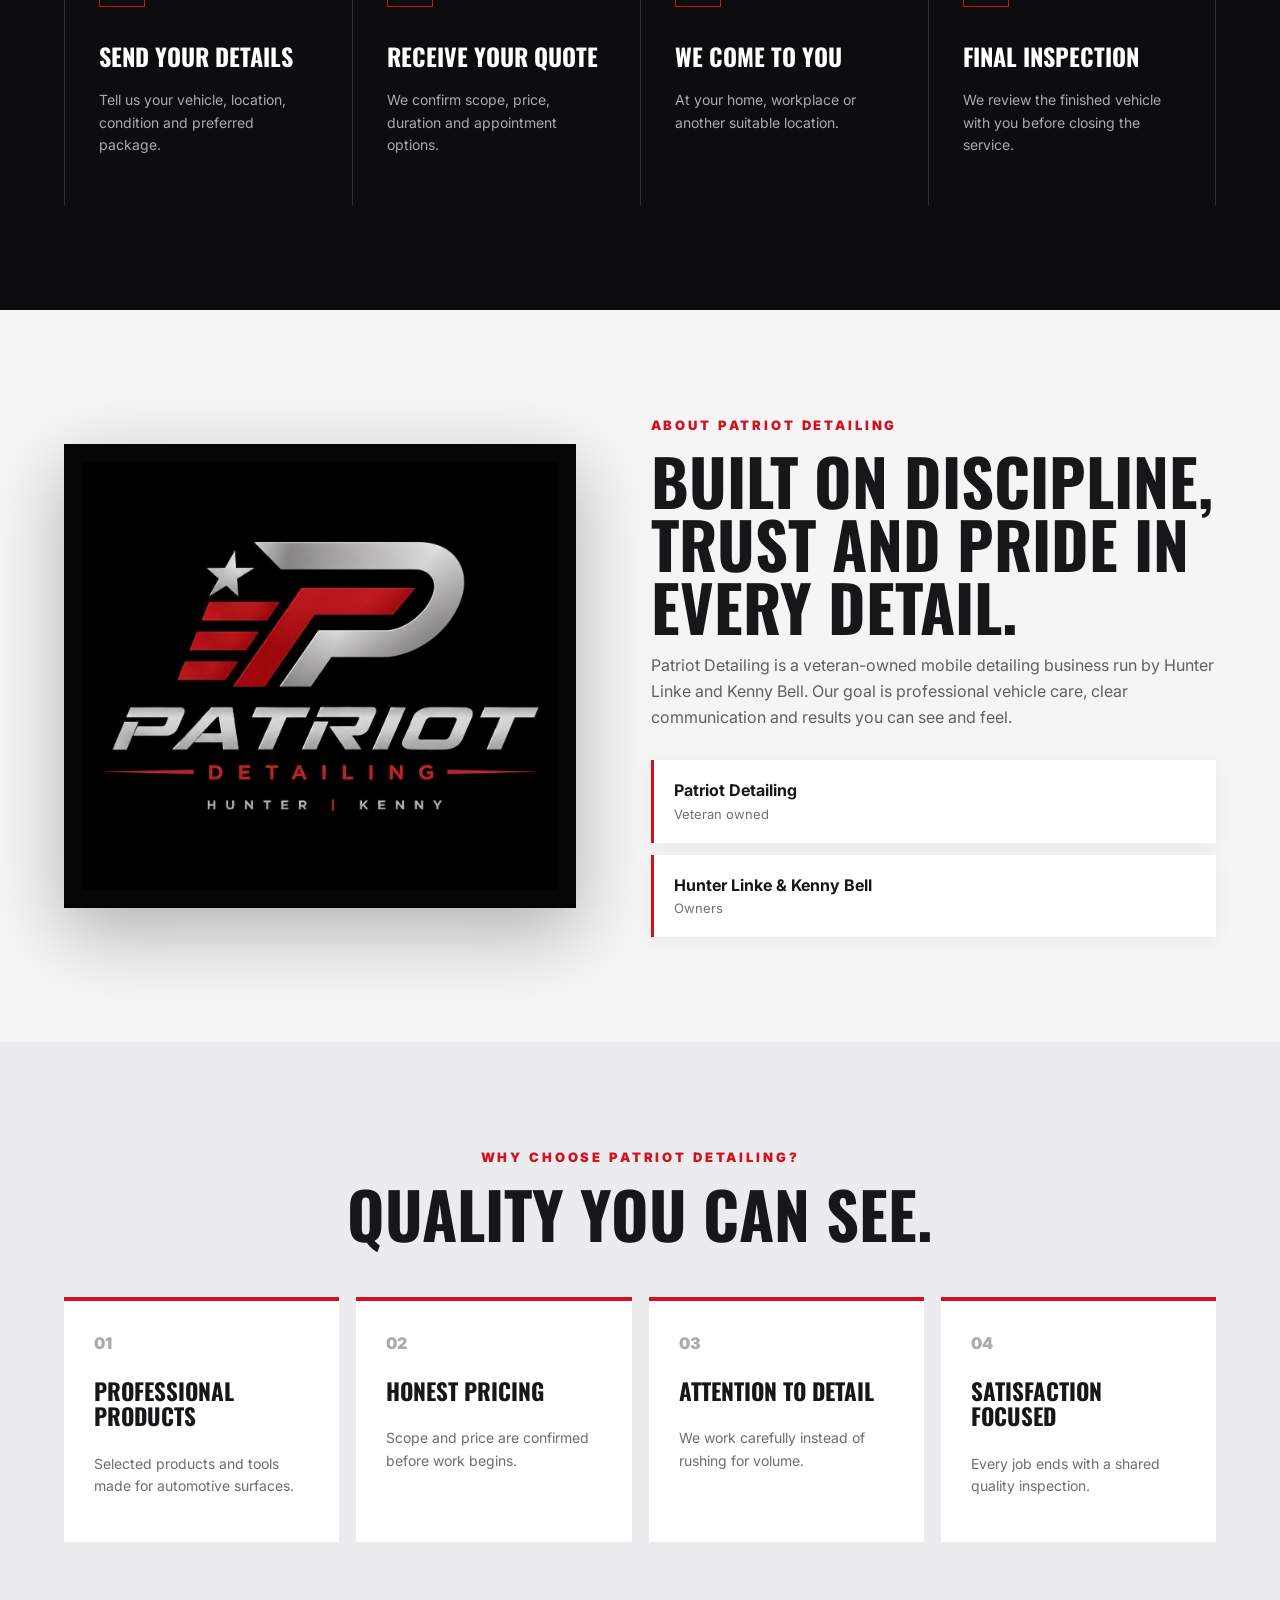
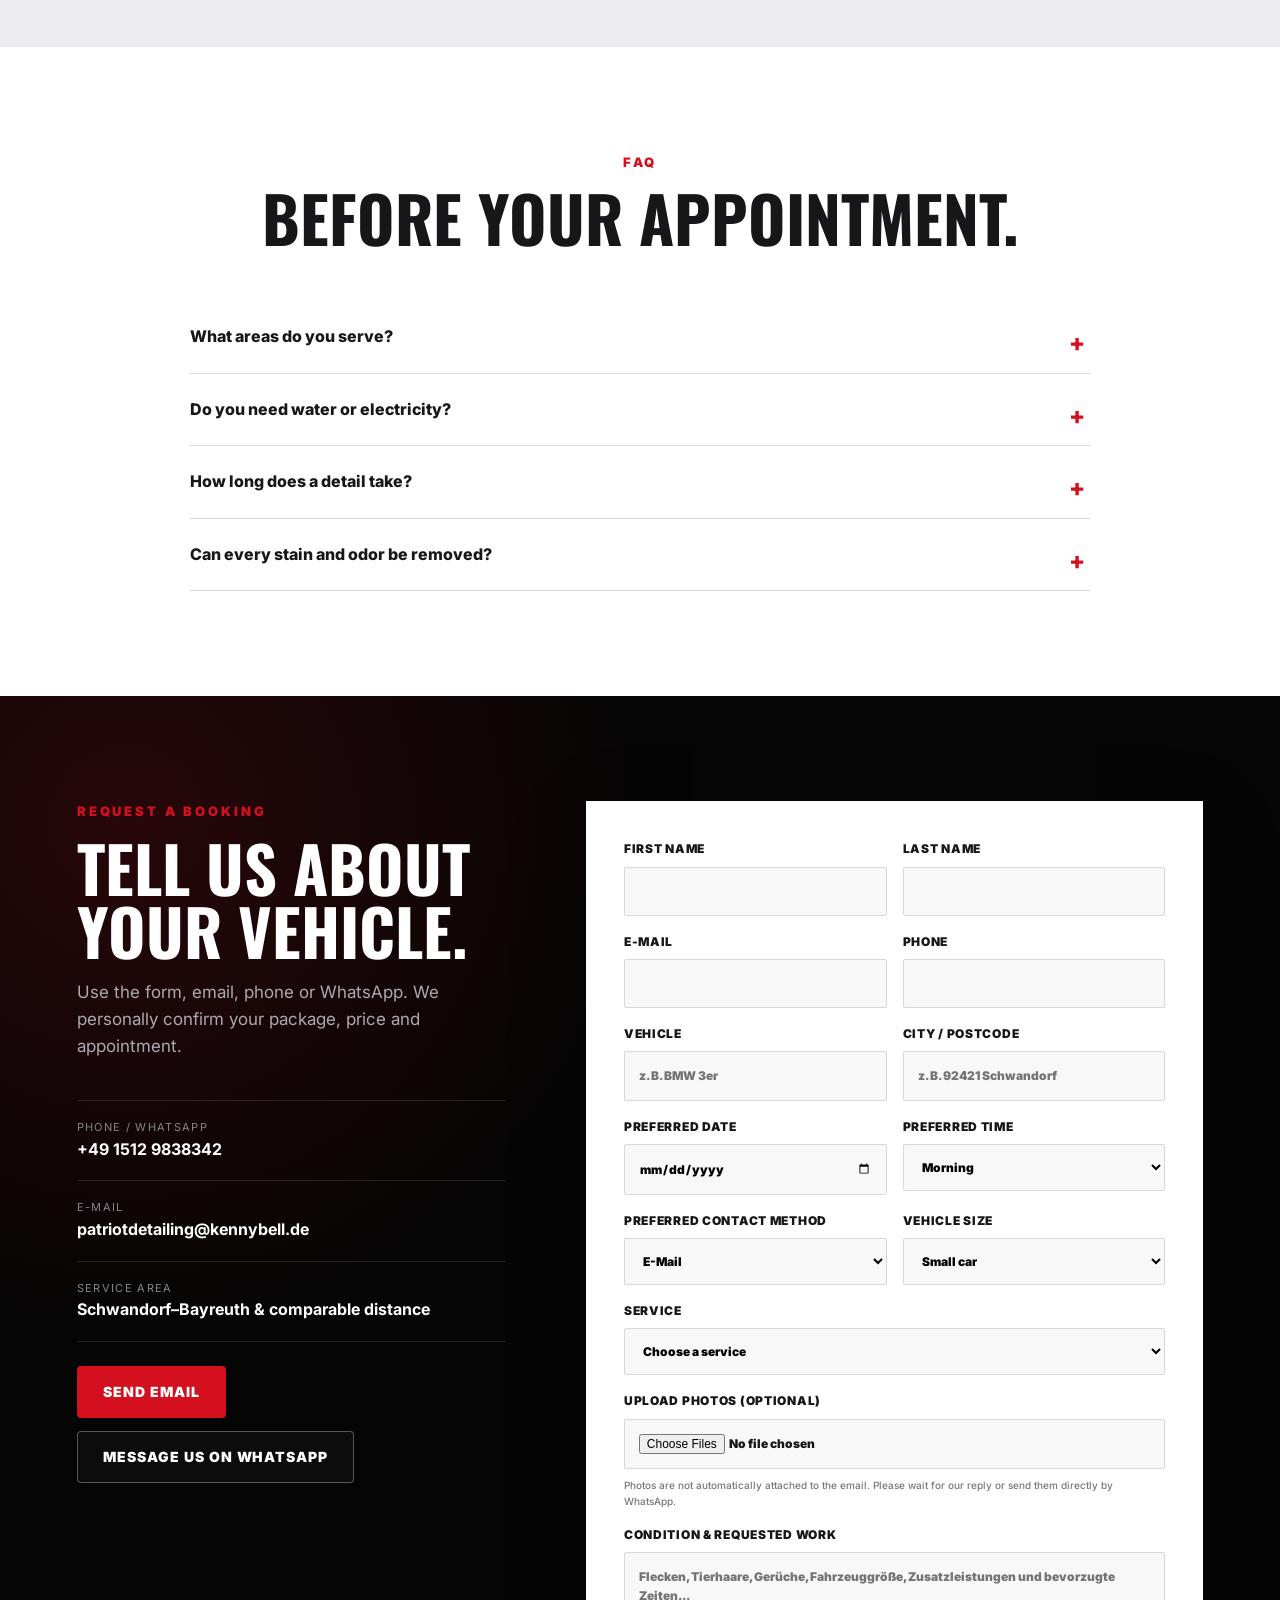
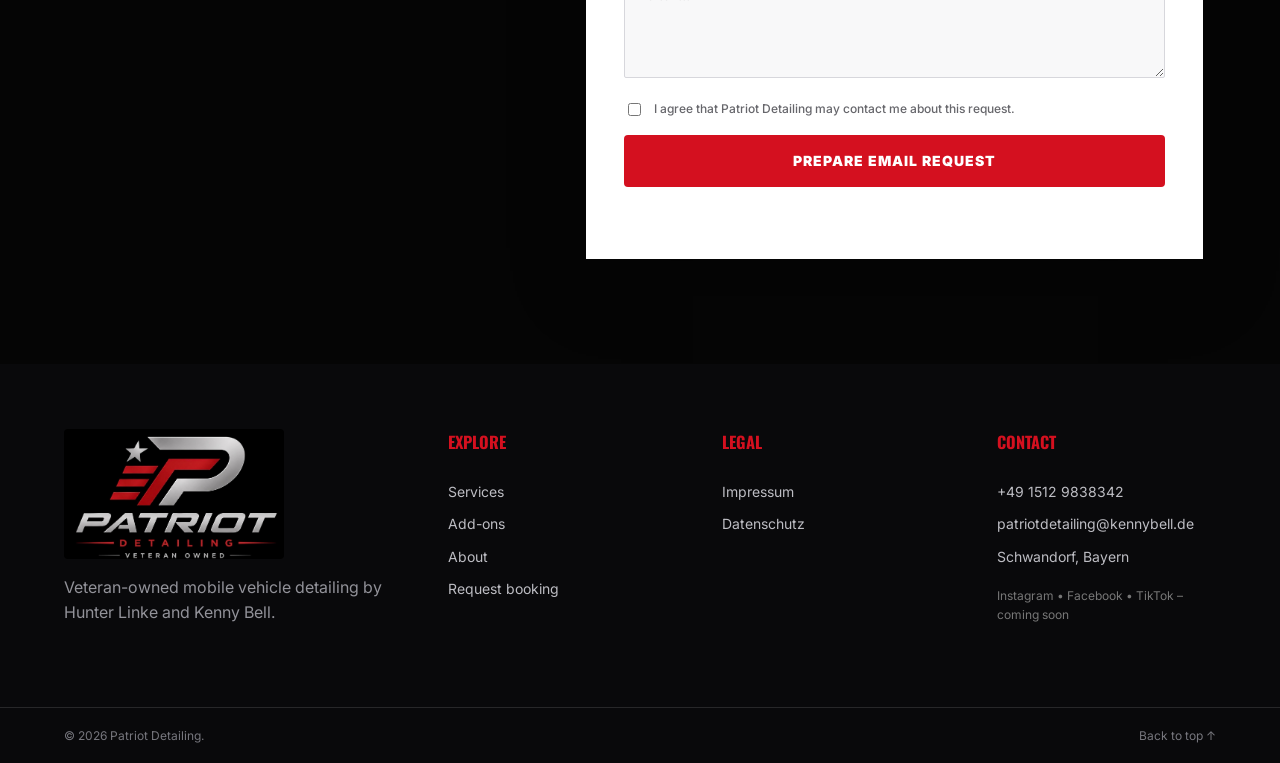
==== commit bc66ca50: "Update service area image in index.html" ====
--- a/index.html
+++ b/index.html
@@ -249,7 +249,7 @@
       </div>
 
       <div class="service-area-visual reveal">
-        <img src="service-area-200km.jpg?v=20260719-final" alt="Patriot Detailing Servicegebiet mit 200 km Radius um Schwandorf">
+       <img src="service-area-map.jpg" alt="Patriot Detailing Service Area">
       </div>
     </section>
 
@@ -410,4 +410,4 @@
 
   <script src="script.js"></script>
 </body>
-</html>+</html>
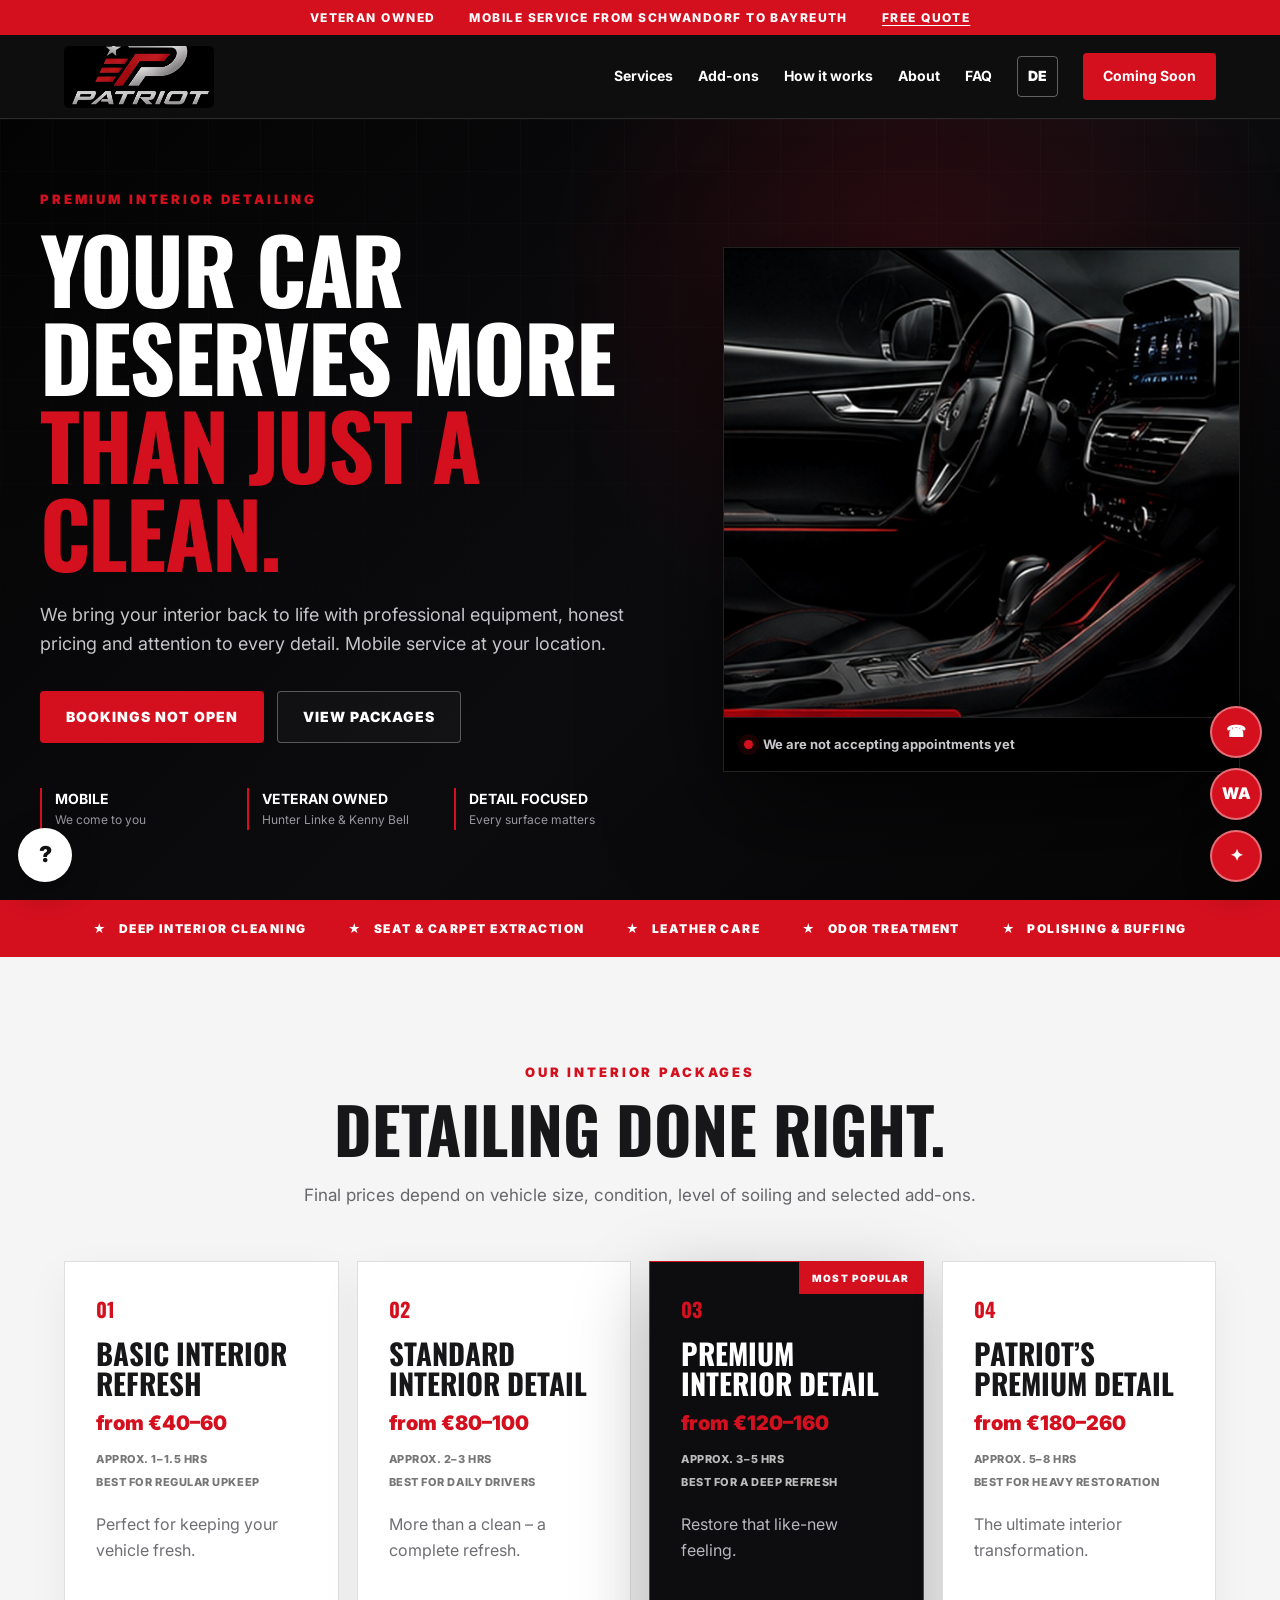
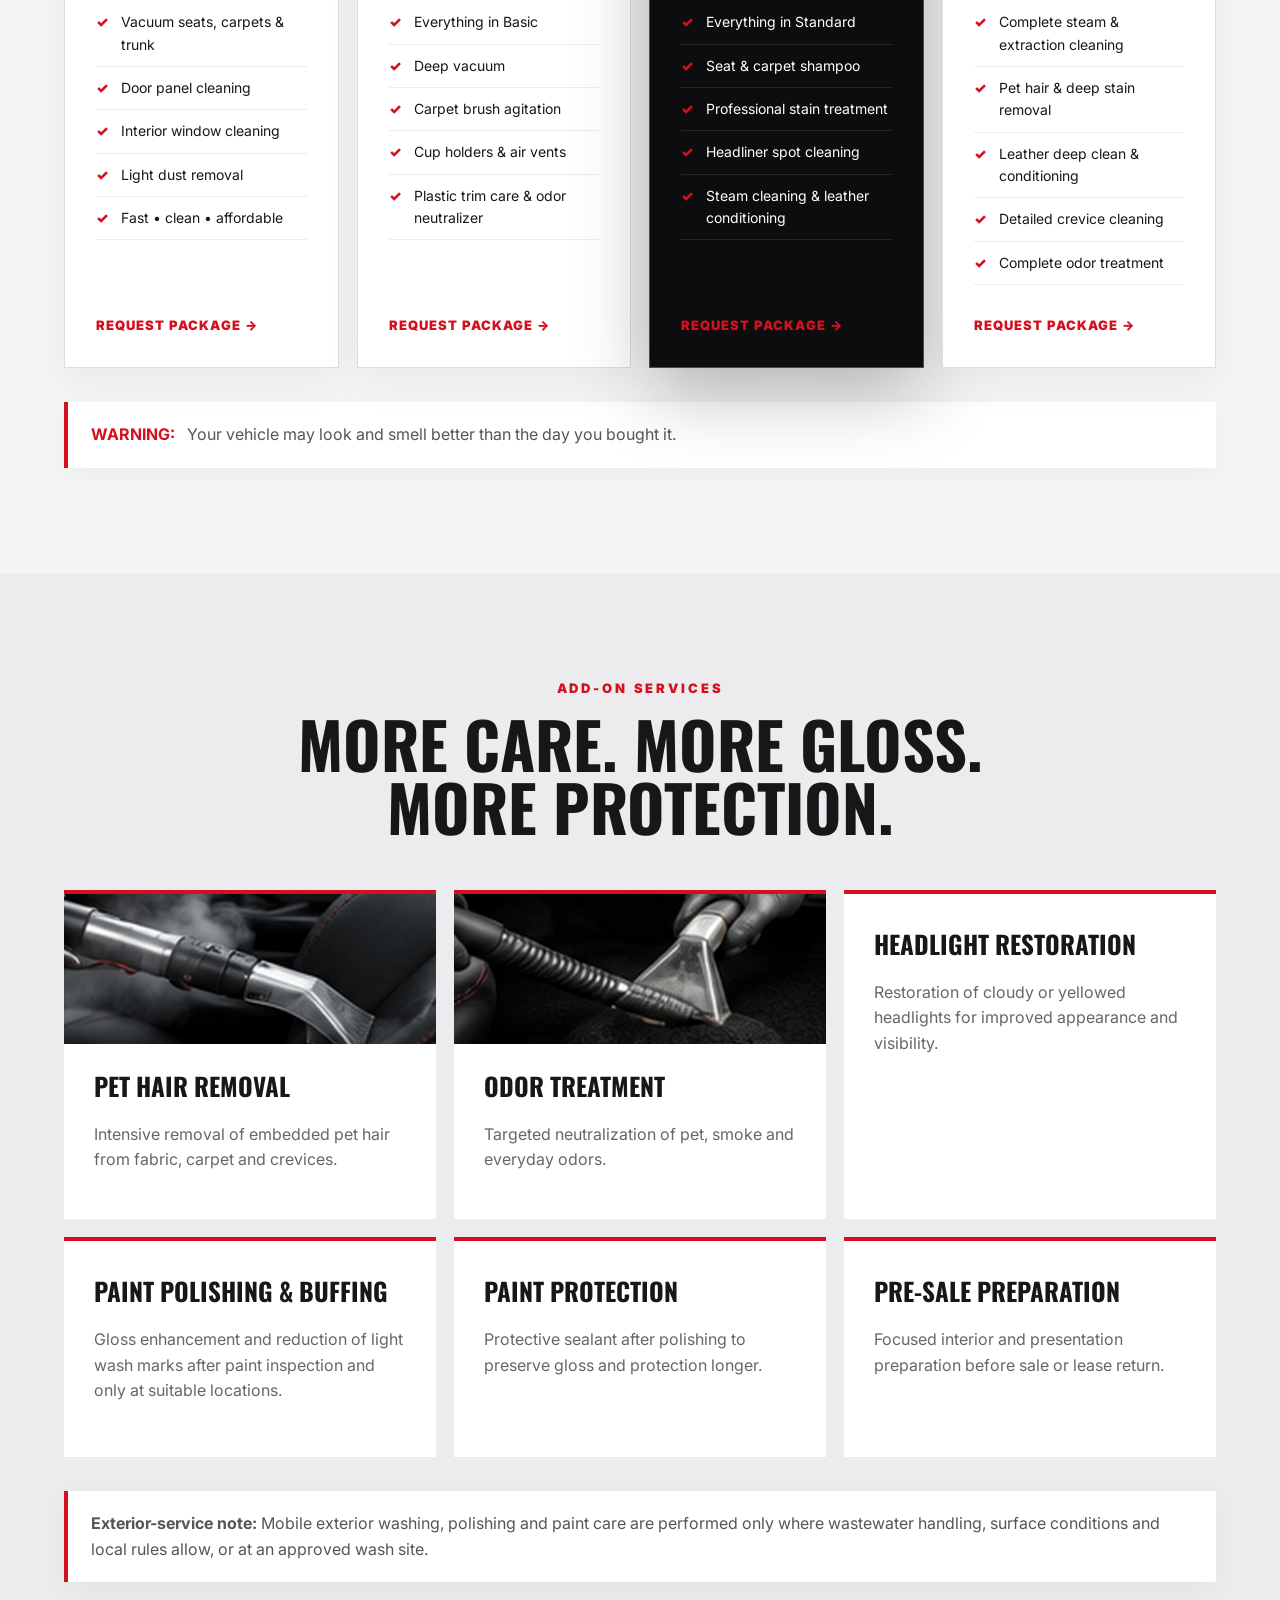
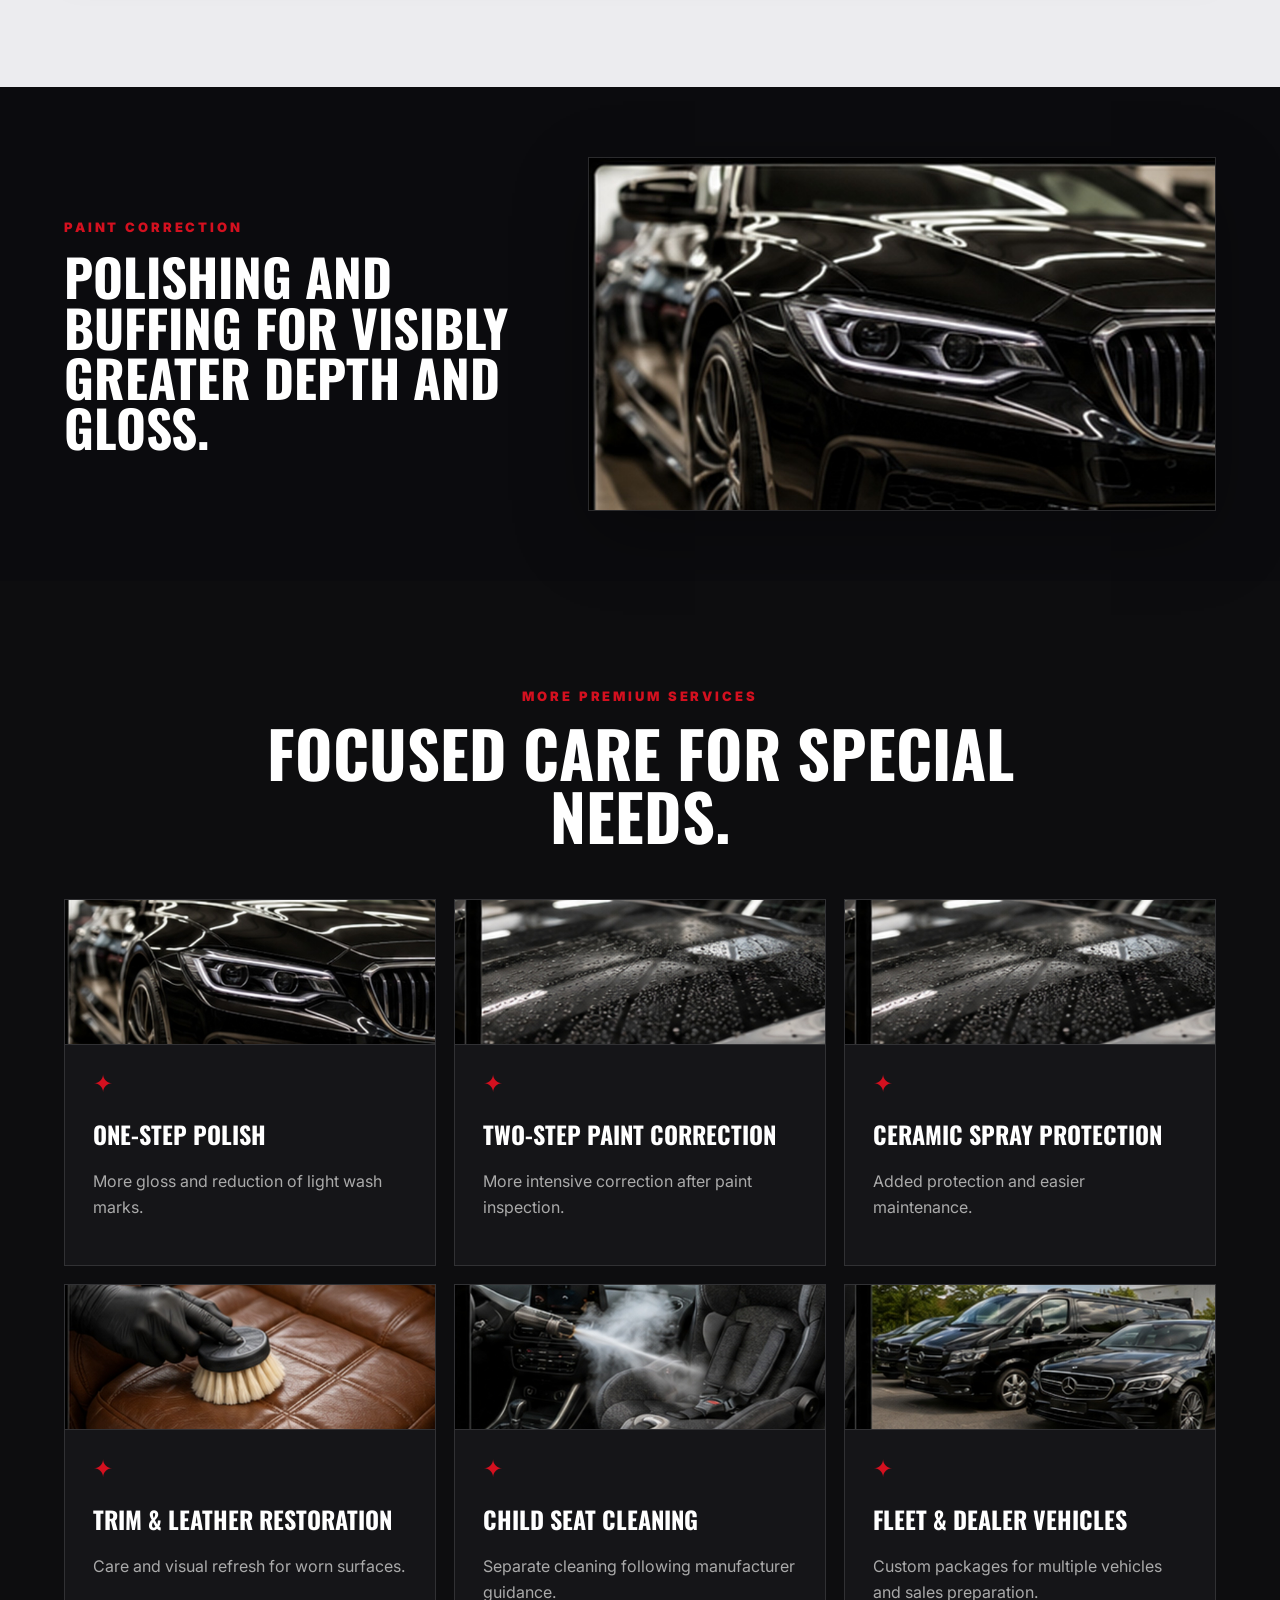
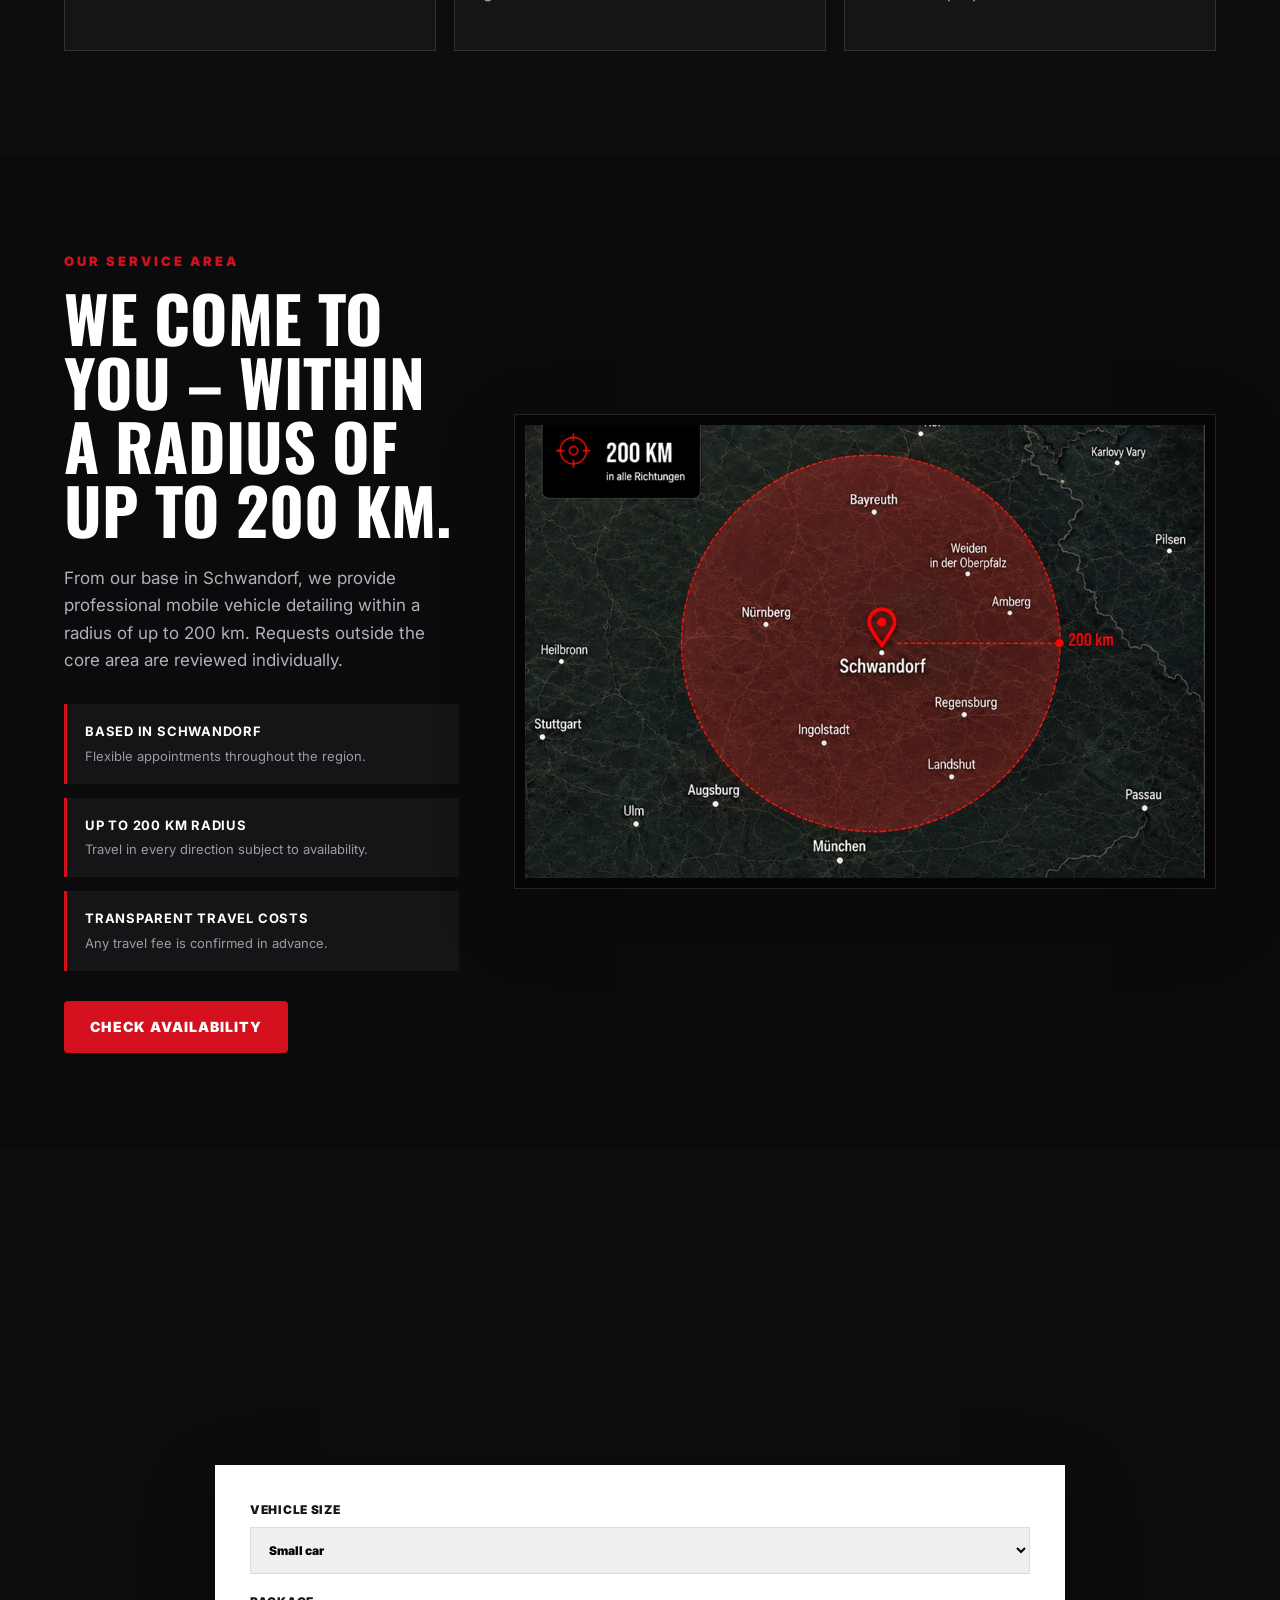
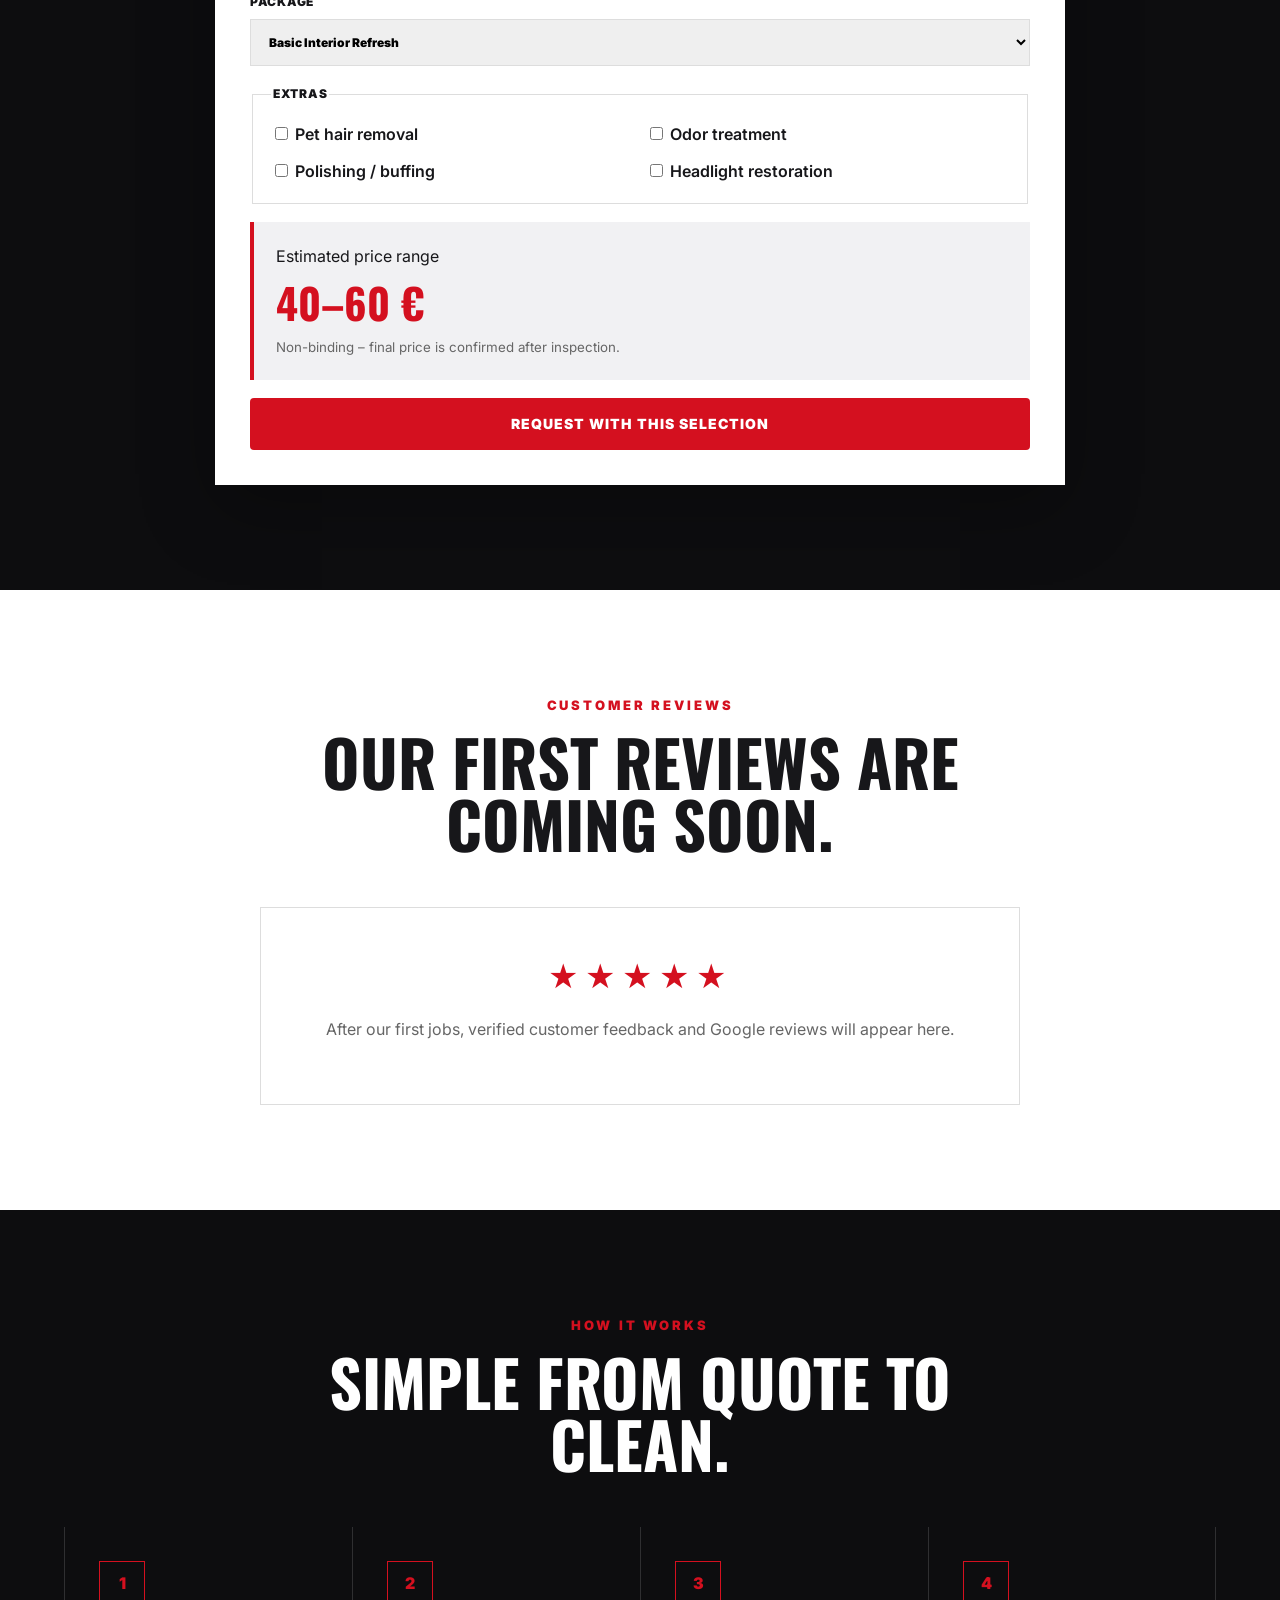
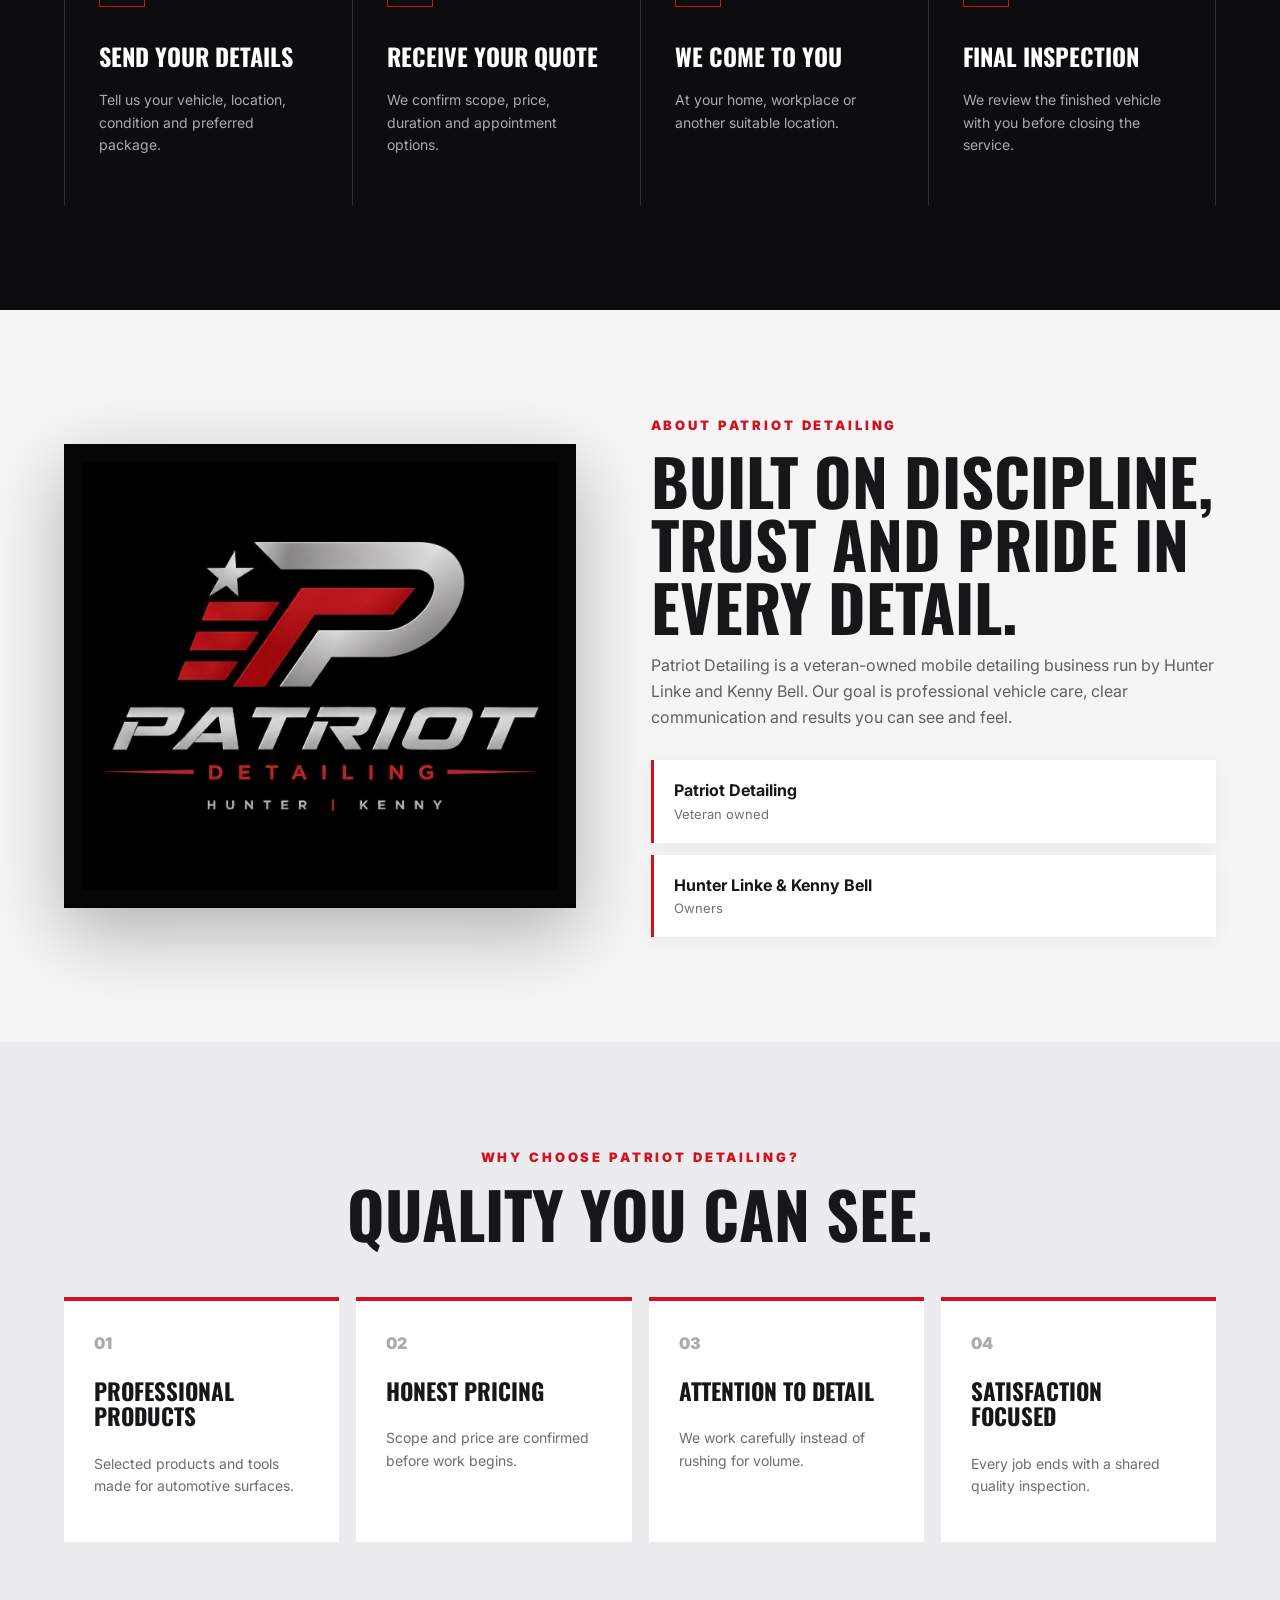
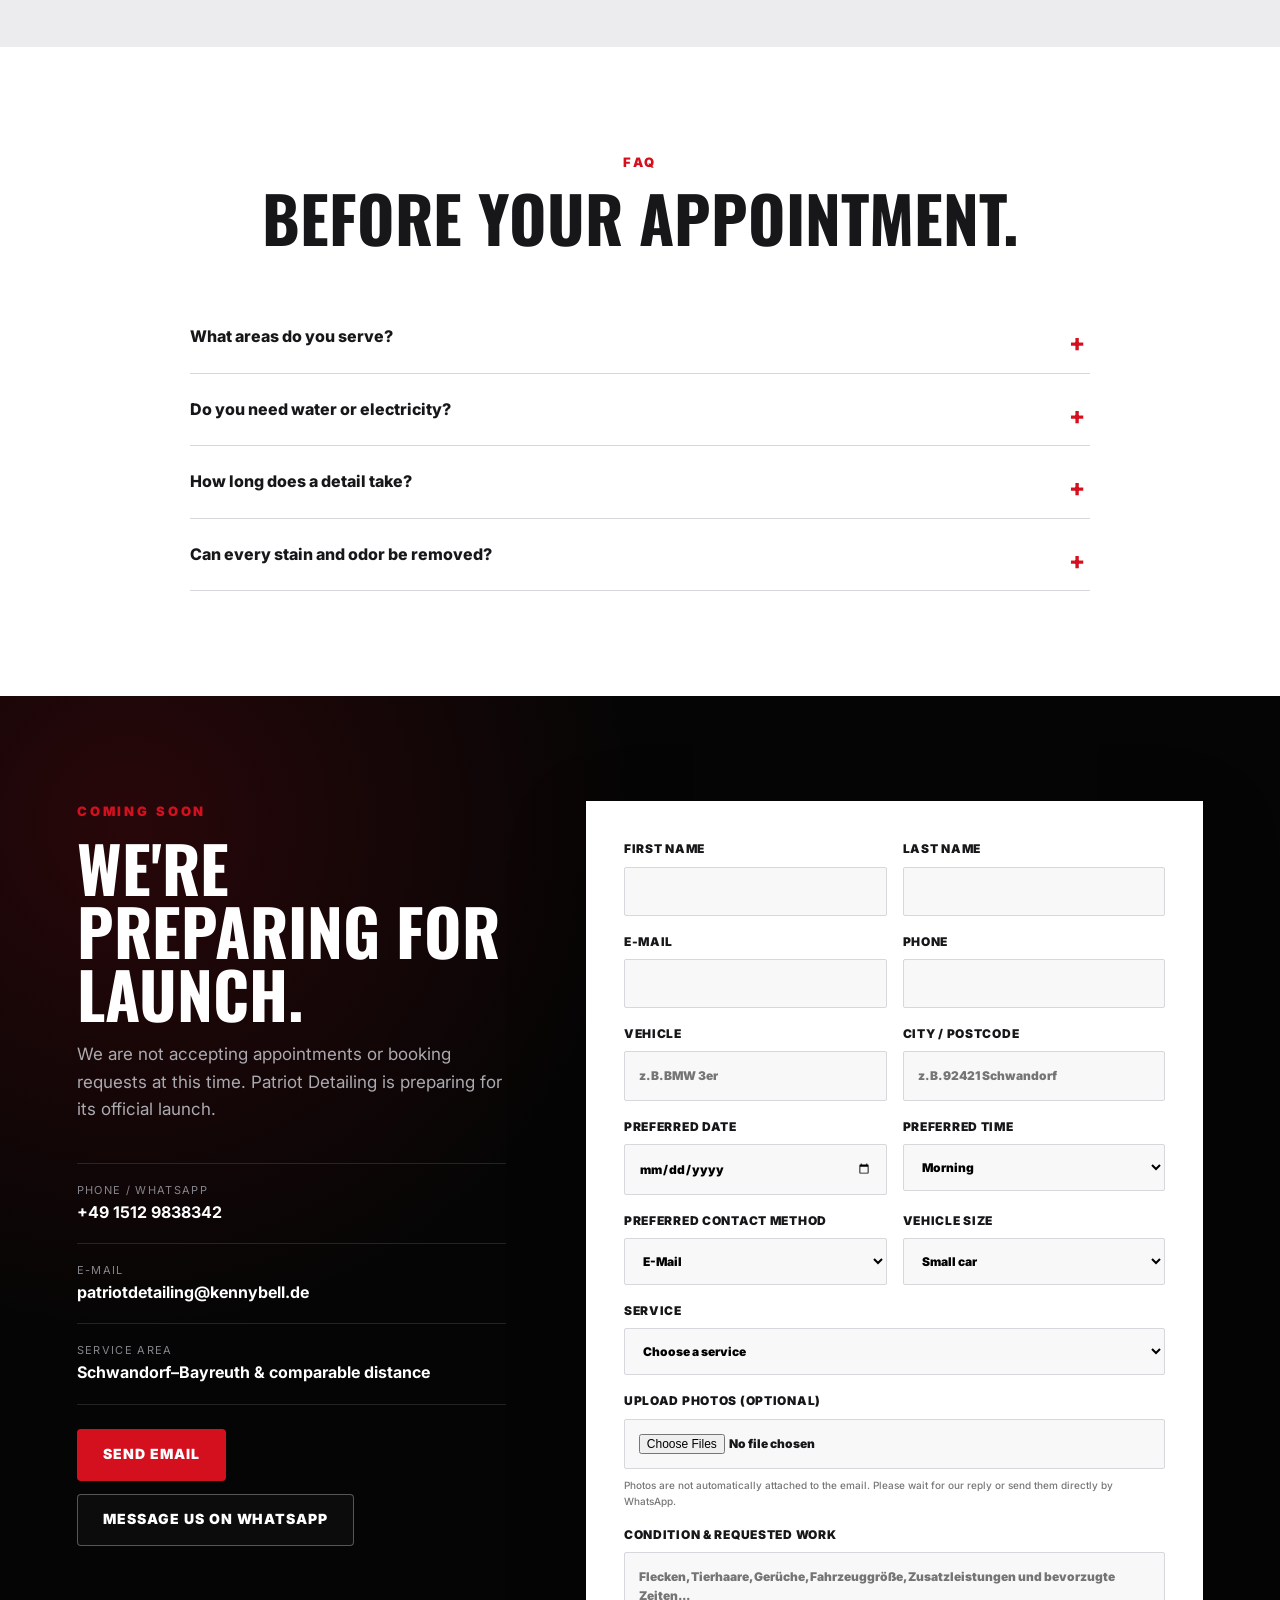
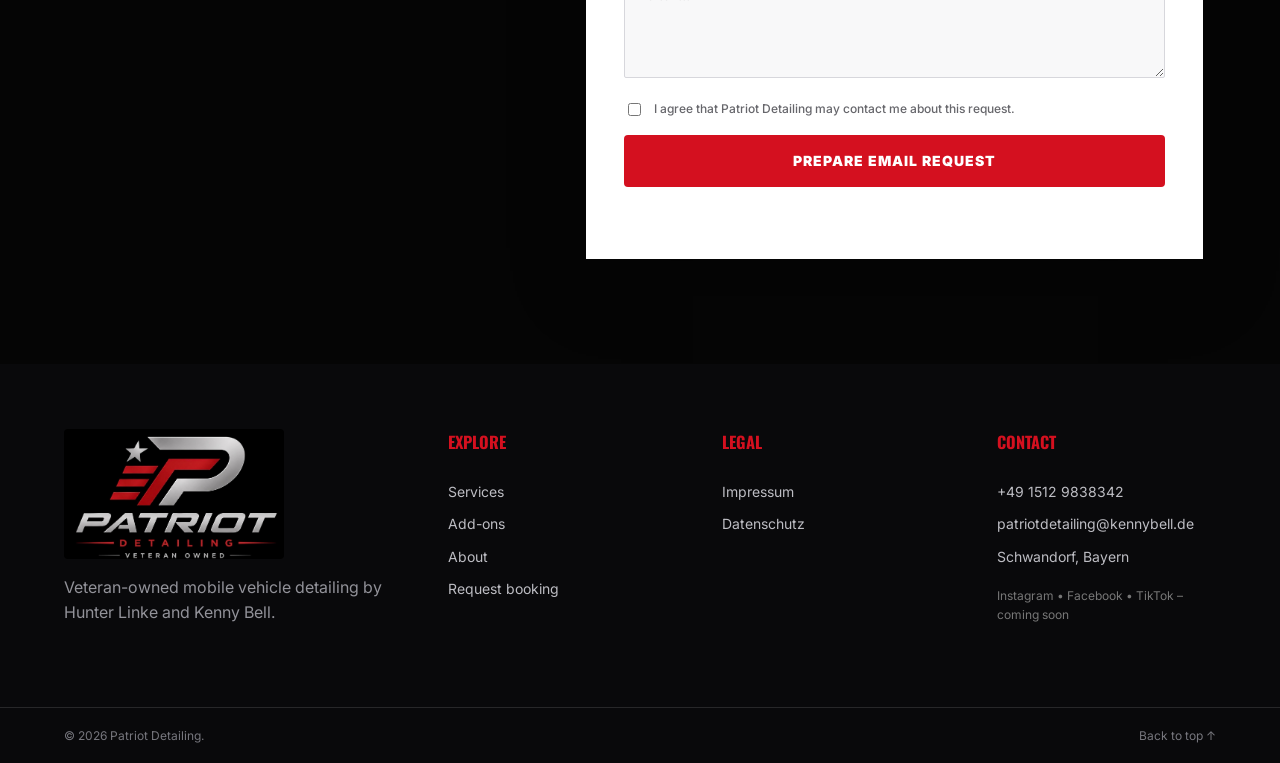
==== commit 8a2cd1e8: "Update index.html" ====
--- a/index.html
+++ b/index.html
@@ -58,7 +58,7 @@
       <a href="#about" data-de="Über uns" data-en="About">Über uns</a>
       <a href="#faq">FAQ</a>
       <button class="language-toggle" id="language-toggle" type="button" aria-label="Sprache wechseln">EN</button>
-      <a class="nav-cta" href="#booking" data-de="Jetzt buchen" data-en="Book now">Jetzt buchen</a>
+      <a class="nav-cta" href="#booking" data-de="Demnächst verfügbar" data-en="Coming Soon">Demnächst verfügbar</a>
     </nav>
   </header>
 
@@ -75,7 +75,7 @@
             Wir bringen Ihren Innenraum wieder zum Leben – mit professioneller Ausrüstung, ehrlicher Preisgestaltung und Liebe zum Detail. Mobil bei Ihnen vor Ort.
           </p>
           <div class="hero-actions">
-            <a class="button button-primary" href="#booking" data-de="Angebot anfragen" data-en="Request a quote">Angebot anfragen</a>
+            <a class="button button-primary" href="#booking" data-de="Noch keine Termine" data-en="bookings not open">Noch keine termine</a>
             <a class="button button-secondary" href="#services" data-de="Pakete ansehen" data-en="View packages">Pakete ansehen</a>
           </div>
           <div class="trust-row">
@@ -89,7 +89,7 @@
           <img src="hero-interior.jpg?v=20260719-final" alt="Premium-Fahrzeuginnenraum als Konzeptbild">
           <div class="hero-card-bottom">
             <span class="status-dot"></span>
-            <span data-de="Terminanfragen werden angenommen" data-en="Now accepting booking requests">Terminanfragen werden angenommen</span>
+            <span data-de="Wir nehmen derzeit keine Termine an" data-en="We are not accepting appointments yet">Wir nehmen derzeit keine Termine an</span>
           </div>
         </div>
       </div>
@@ -335,9 +335,12 @@
 
     <section class="booking-section" id="booking">
       <div class="booking-copy reveal">
-        <p class="eyebrow" data-de="Jetzt Termin anfragen" data-en="Request a booking">Jetzt Termin anfragen</p>
-        <h2 data-de="Erzählen Sie uns von Ihrem Fahrzeug." data-en="Tell us about your vehicle.">Erzählen Sie uns von Ihrem Fahrzeug.</h2>
-        <p data-de="Nutzen Sie das Formular, E-Mail, Telefon oder WhatsApp. Wir bestätigen Paket, Preis und Termin persönlich." data-en="Use the form, email, phone or WhatsApp. We personally confirm your package, price and appointment.">Nutzen Sie das Formular, E-Mail, Telefon oder WhatsApp. Wir bestätigen Paket, Preis und Termin persönlich.</p>
+        <p class="eyebrow" data-de="Demnächst verfügbar" data-en="Coming Soon">Demnächst verfügbar</p>
+       <h2 data-de="Wir bereiten unseren Start vor." data-en="We're preparing for launch.">Wir bereiten unseren Start vor.</h2>
+        <p data-de="Wir nehmen derzeit keine Termin- oder Buchungsanfragen an. Patriot Detailing bereitet sich auf den offiziellen Start vor."
+data-en="We are not accepting appointments or booking requests at this time. Patriot Detailing is preparing for its official launch.">
+Wir nehmen derzeit keine Termin- oder Buchungsanfragen an. Patriot Detailing bereitet sich auf den offiziellen Start vor.
+</p>
         <div class="contact-box">
           <p><span data-de="Telefon / WhatsApp" data-en="Phone / WhatsApp">Telefon / WhatsApp</span><strong>+49 1512 9838342</strong></p>
           <p><span>E-Mail</span><strong>patriotdetailing@kennybell.de</strong></p>
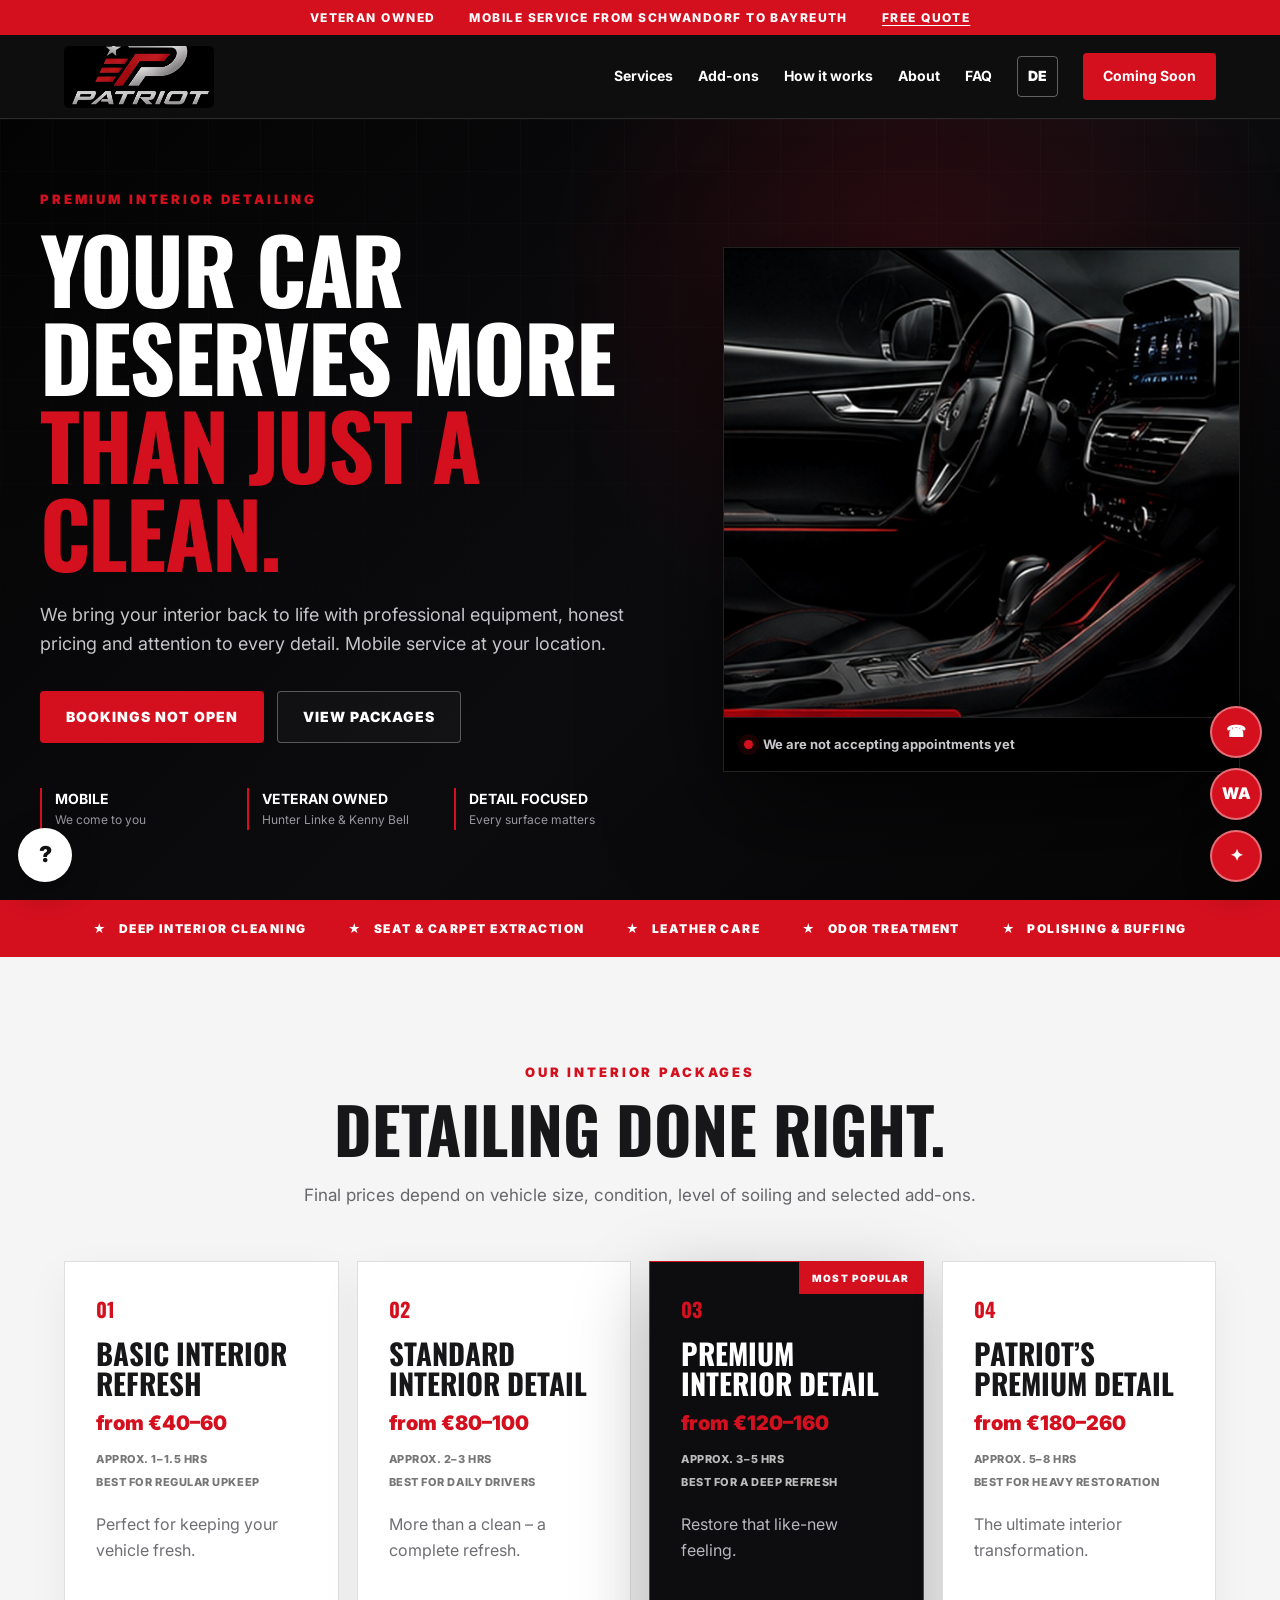
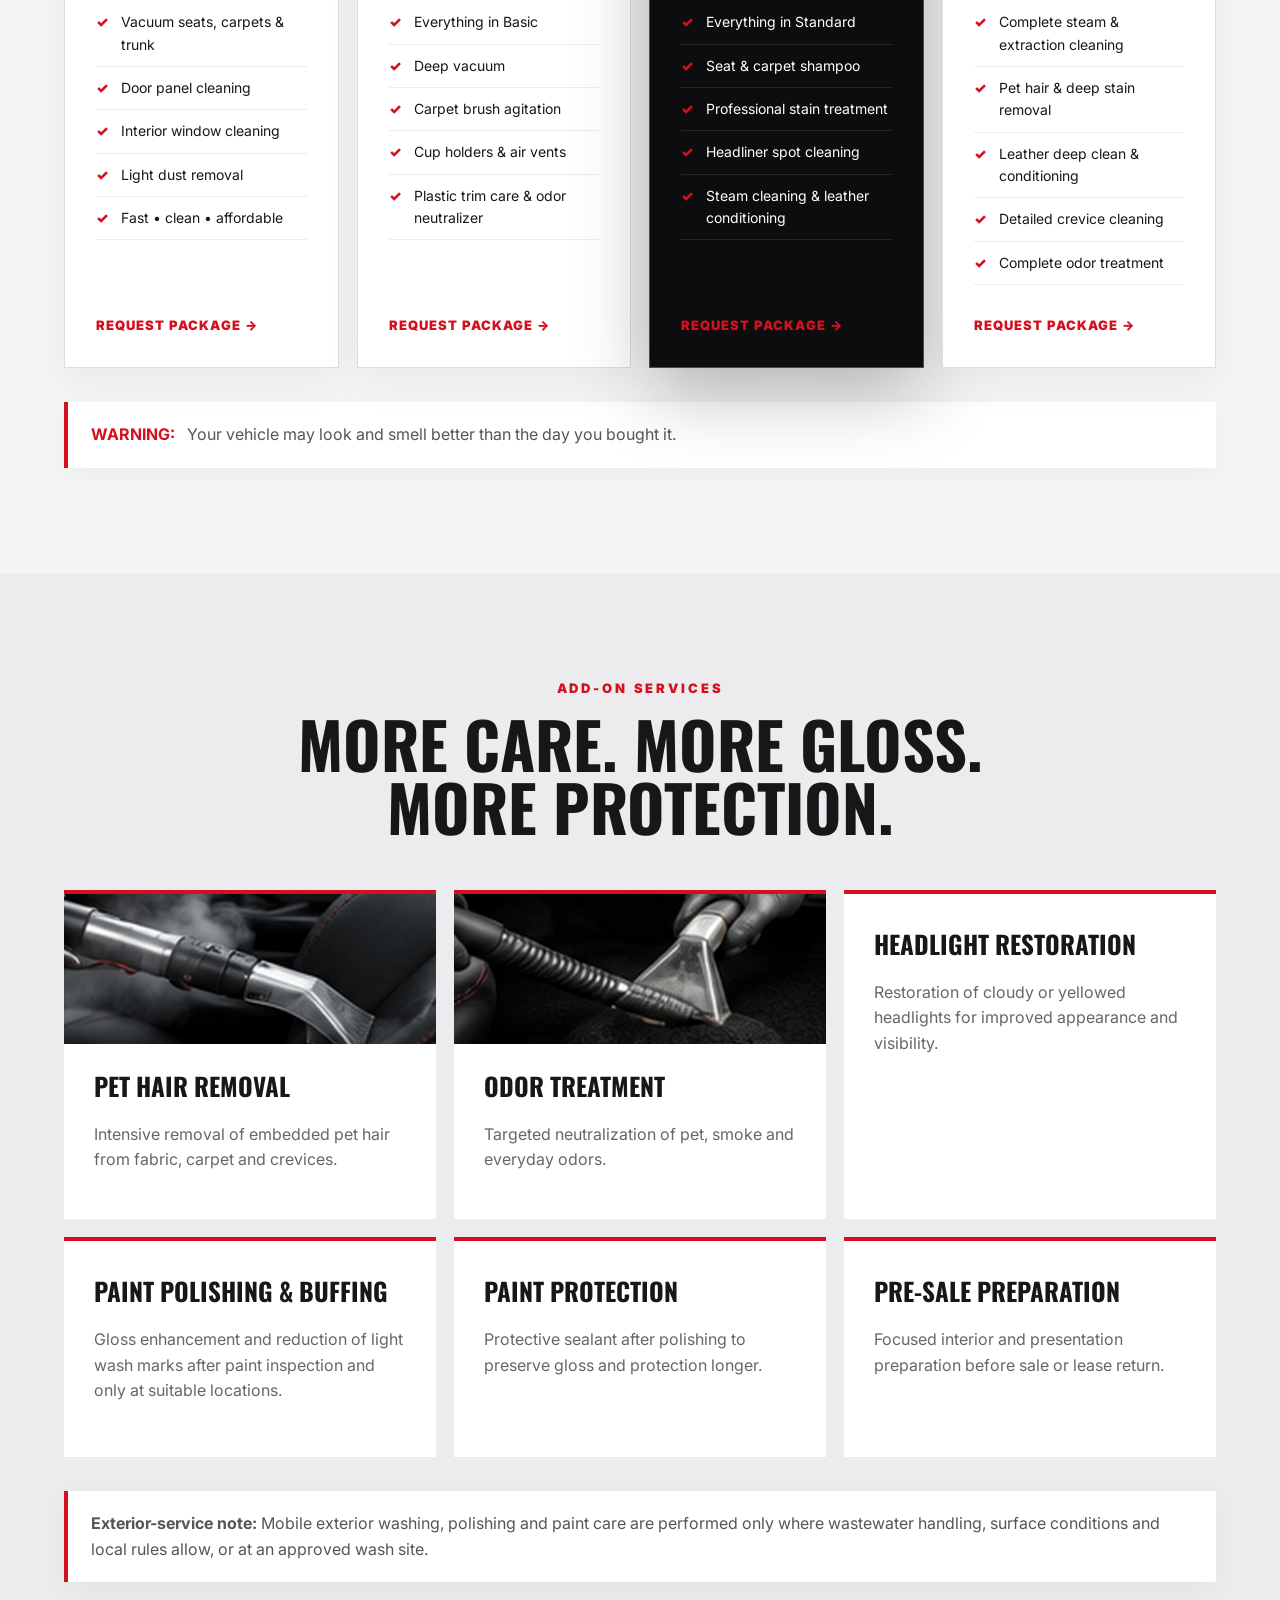
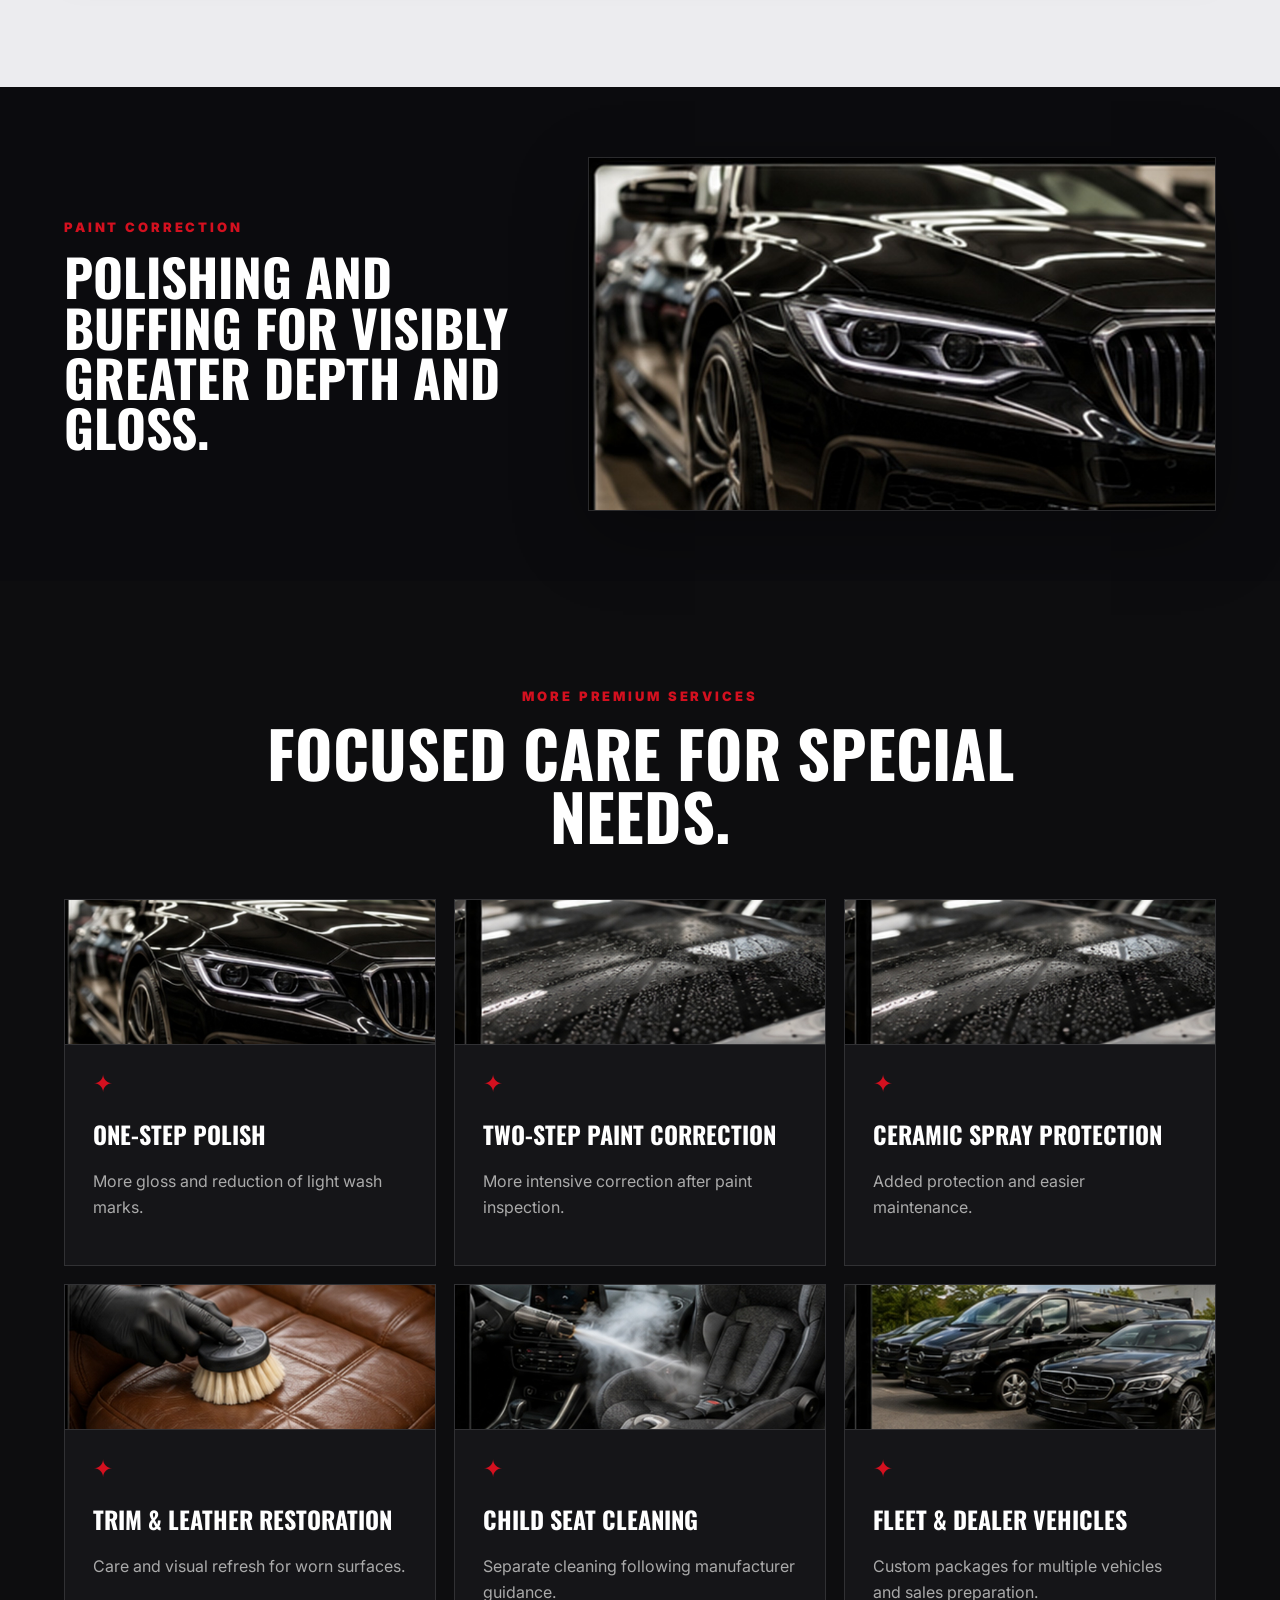
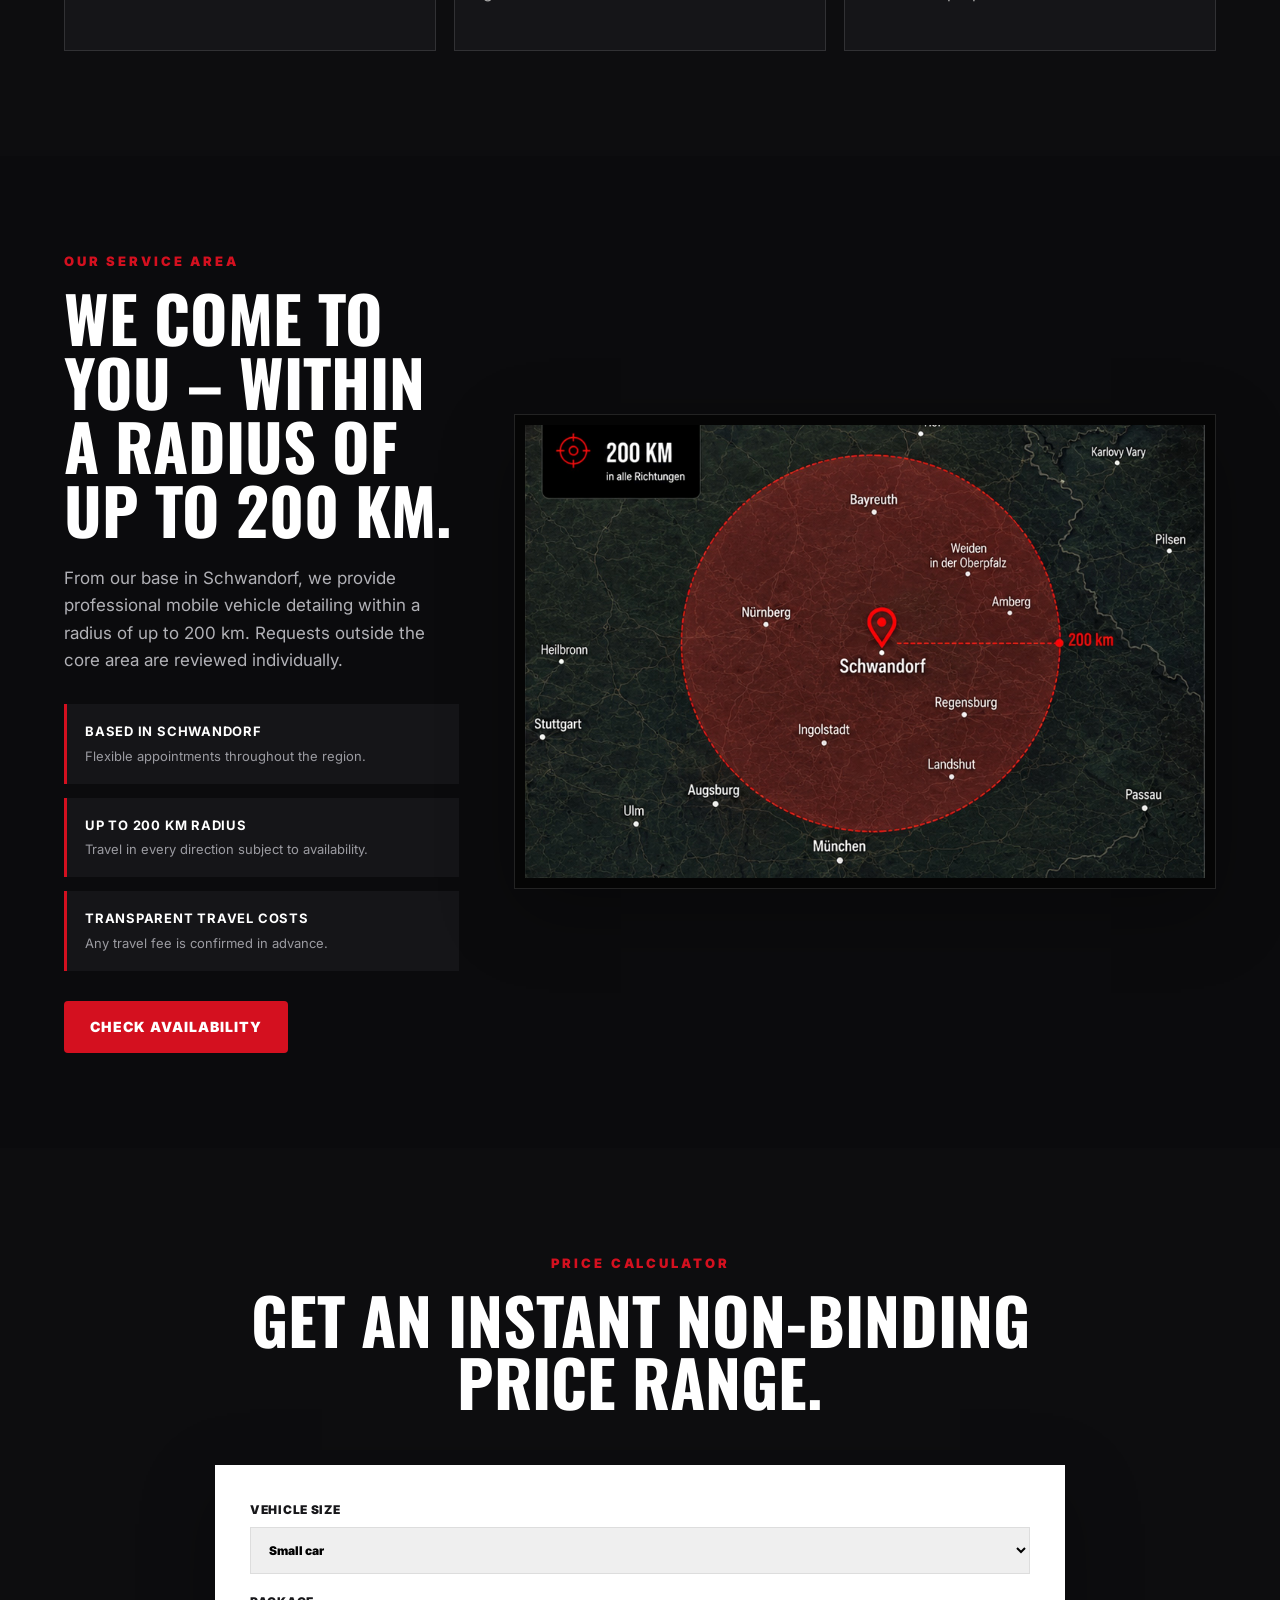
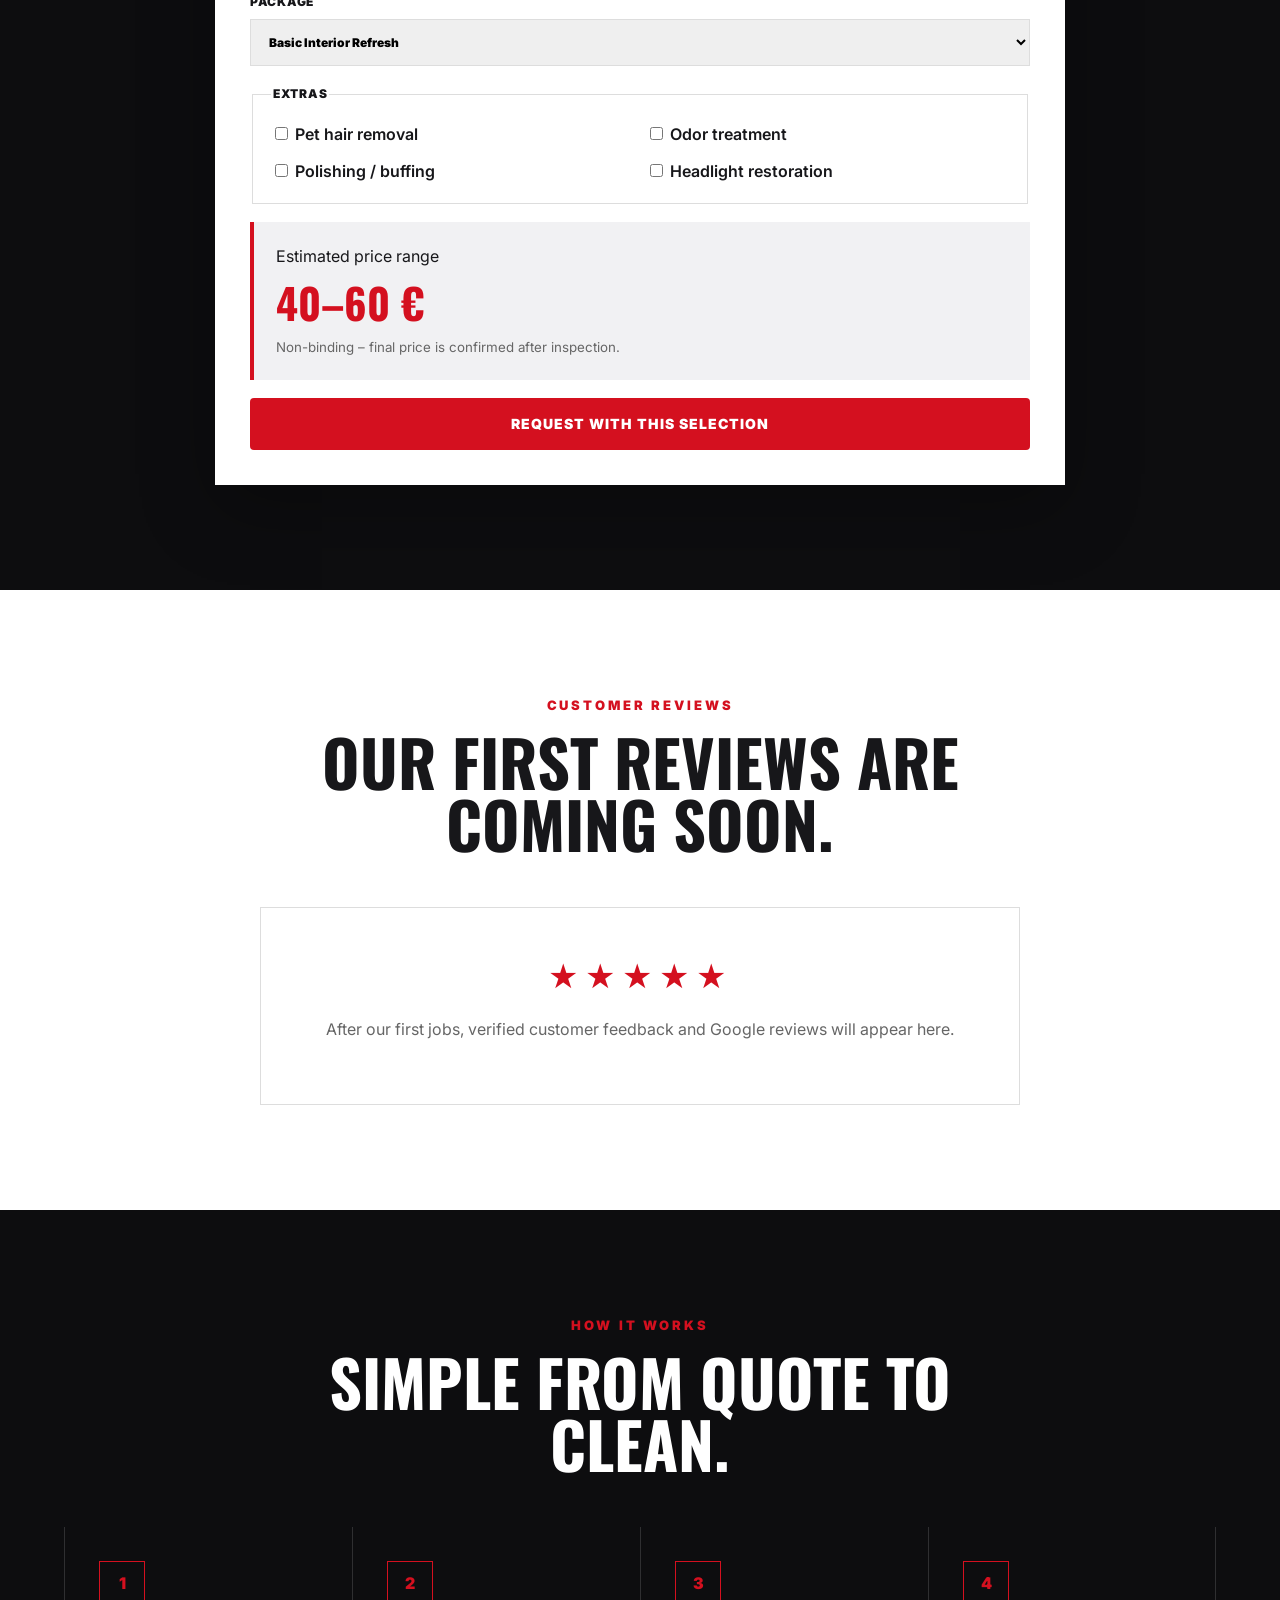
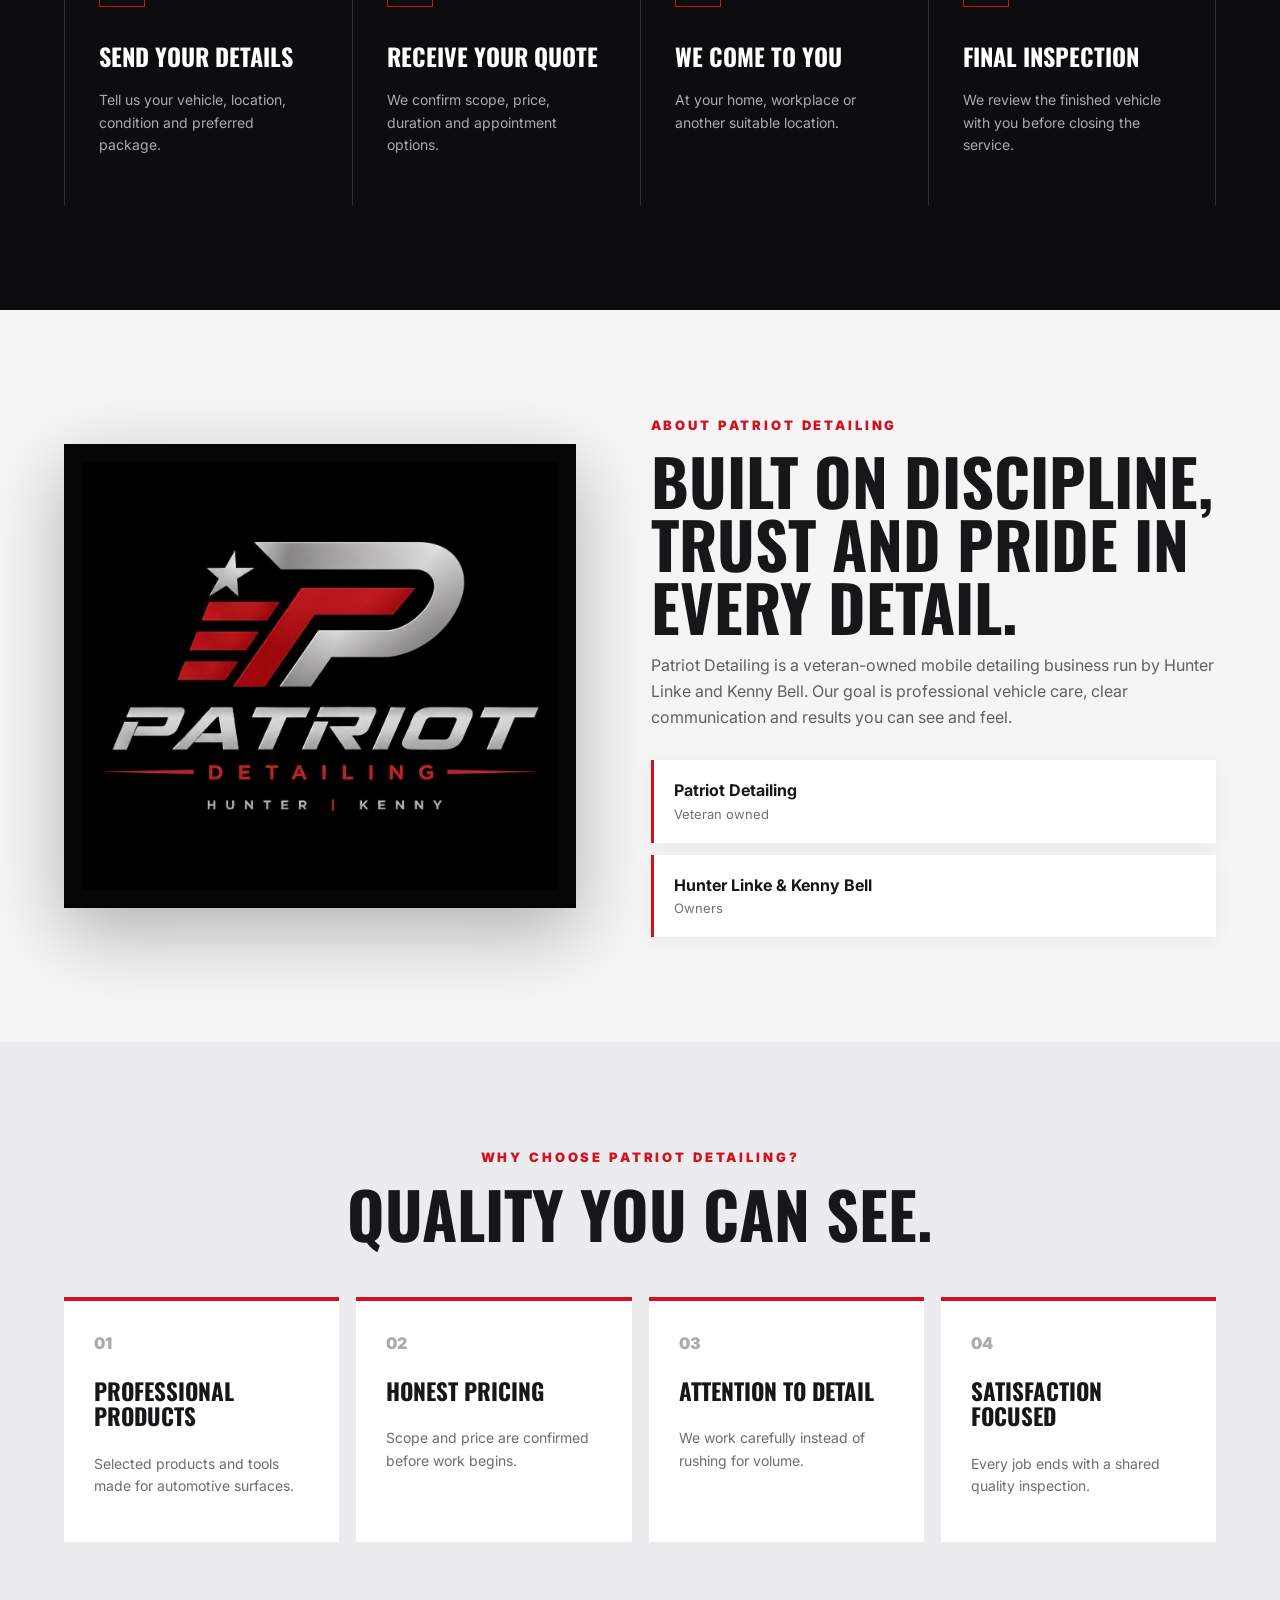
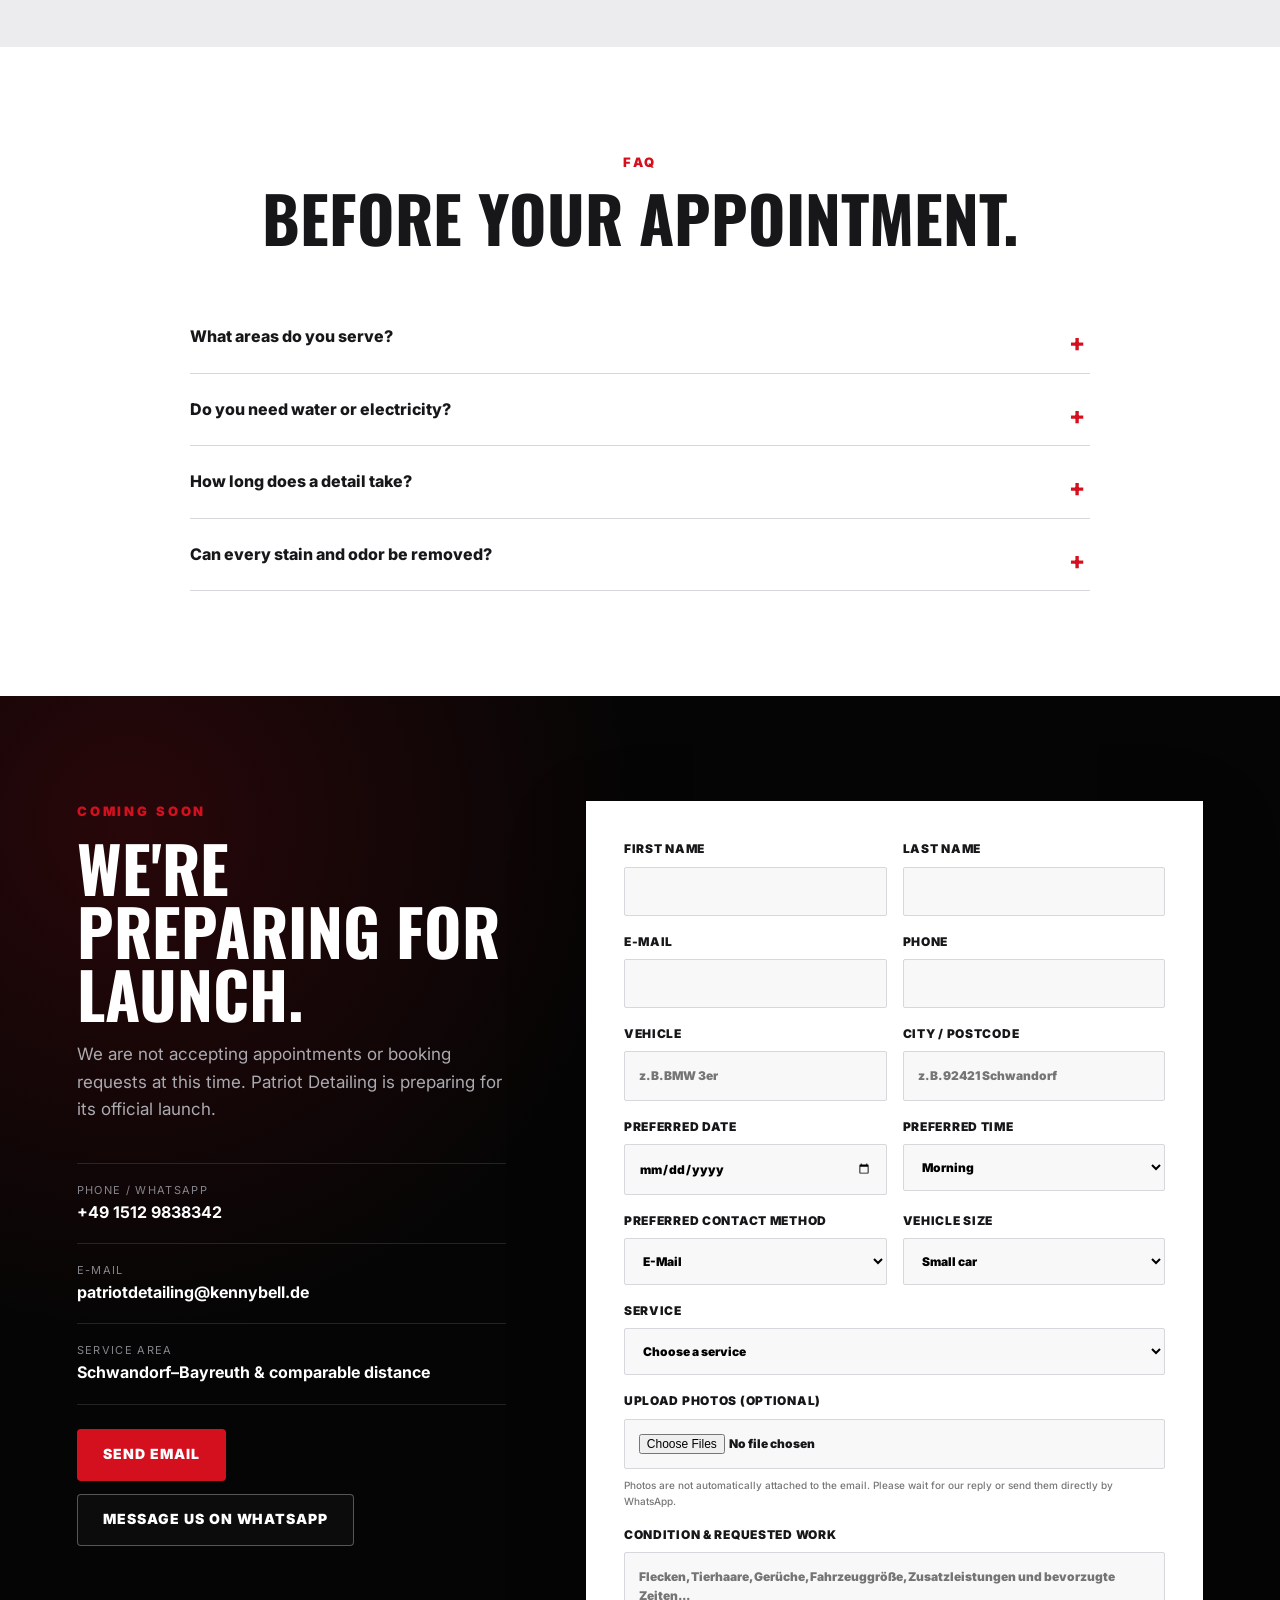
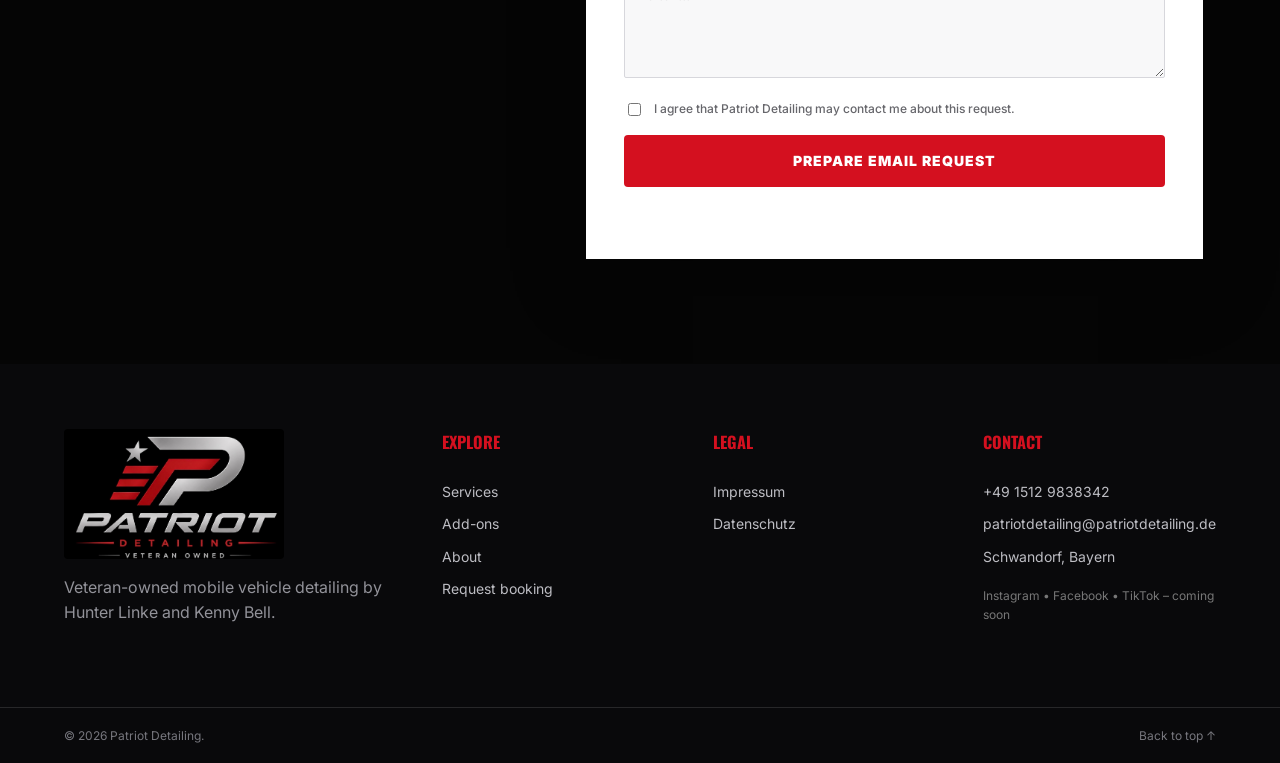
==== commit 7b26f99a: "Update contact information and Open Graph meta tags" ====
--- a/index.html
+++ b/index.html
@@ -1,25 +1,34 @@
 <!DOCTYPE html>
 <html lang="de">
 <head>
+  <!-- Google tag (gtag.js) -->
+<script async src="https://www.googletagmanager.com/gtag/js?id=G-9703SWW17N"></script>
+<script>
+  window.dataLayer = window.dataLayer || [];
+  function gtag(){dataLayer.push(arguments);}
+  gtag('js', new Date());
+
+  gtag('config', 'G-9703SWW17N');
+</script>
   <meta charset="UTF-8">
   <meta name="viewport" content="width=device-width, initial-scale=1.0">
   <meta name="description" content="Patriot Detailing – mobile Premium-Innenraumaufbereitung, Polieren und Lackpflege im Raum Schwandorf bis Bayreuth. Veteran owned by Hunter Linke and Kenny Bell.">
   <meta name="theme-color" content="#050505">
   <meta name="robots" content="index,follow">
   <meta name="keywords" content="Autoaufbereitung Schwandorf, Fahrzeugaufbereitung Schwandorf, Innenraumreinigung Schwandorf, Auto Detailing Bayreuth, mobile Fahrzeugpflege Bayern">
-  <meta property="og:title" content="Patriot Detailing | Mobile Fahrzeugaufbereitung">
+  <meta property="og:url" content="https://patriotdetailing.de/">
   <meta property="og:description" content="Premium-Innenraumaufbereitung, Polieren und Lackpflege im Raum Schwandorf bis Bayreuth.">
   <meta property="og:type" content="website">
-  <meta property="og:url" content="https://kennybell.de">
-  <meta property="og:image" content="https://kennybell.de/patriot-detailing-logo.jpeg">
+  <meta property="og:url" content="https://patriotdetailing.de">
+  <meta property="og:image" content="https://patriotdetailing.de/patriot-detailing-logo.jpeg">
   <script type="application/ld+json">
   {
     "@context":"https://schema.org",
     "@type":"AutomotiveBusiness",
     "name":"Patriot Detailing",
-    "url":"https://kennybell.de",
+    "url":"https://patriotdetailing.de",
     "telephone":"+4915129838342",
-    "email":"patriotdetailing@kennybell.de",
+    "email":"patriotdetailing@patriotdetailing.de",
     "address":{"@type":"PostalAddress","streetAddress":"Sommerstraße 31","postalCode":"92421","addressLocality":"Schwandorf","addressCountry":"DE"},
     "areaServed":["Schwandorf","Bayreuth","Regensburg","Amberg","Weiden in der Oberpfalz"],
     "founder":[{"@type":"Person","name":"Hunter Linke"},{"@type":"Person","name":"Kenny Bell"}]
@@ -406,7 +415,7 @@
       <div class="footer-brand"><img src="patriot-detailing-logo.jpeg" alt="Patriot Detailing"><p data-de="Veteranengeführte mobile Fahrzeugaufbereitung von Hunter Linke und Kenny Bell." data-en="Veteran-owned mobile vehicle detailing by Hunter Linke and Kenny Bell.">Veteranengeführte mobile Fahrzeugaufbereitung von Hunter Linke und Kenny Bell.</p></div>
       <div><h3 data-de="Navigation" data-en="Explore">Navigation</h3><a href="#services" data-de="Leistungen" data-en="Services">Leistungen</a><a href="#add-ons" data-de="Zusatzleistungen" data-en="Add-ons">Zusatzleistungen</a><a href="#about" data-de="Über uns" data-en="About">Über uns</a><a href="#booking" data-de="Termin anfragen" data-en="Request booking">Termin anfragen</a></div>
       <div><h3 data-de="Rechtliches" data-en="Legal">Rechtliches</h3><a href="impressum.html">Impressum</a><a href="datenschutz.html">Datenschutz</a></div>
-      <div><h3 data-de="Kontakt" data-en="Contact">Kontakt</h3><a href="tel:+4915129838342">+49 1512 9838342</a><a href="mailto:patriotdetailing@kennybell.de">patriotdetailing@kennybell.de</a><span>Schwandorf, Bayern</span><span class="social-coming" data-de="Instagram • Facebook • TikTok – folgen bald" data-en="Instagram • Facebook • TikTok – coming soon">Instagram • Facebook • TikTok – folgen bald</span></div>
+      <div><h3 data-de="Kontakt" data-en="Contact">Kontakt</h3><a href="tel:+4915129838342">+49 1512 9838342</a><a href="mailto:patriotdetailing@patriotdetailing.de">patriotdetailing@patriotdetailing.de</a><span>Schwandorf, Bayern</span><span class="social-coming" data-de="Instagram • Facebook • TikTok – folgen bald" data-en="Instagram • Facebook • TikTok – coming soon">Instagram • Facebook • TikTok – folgen bald</span></div>
     </div>
     <div class="footer-bottom"><span>© <span id="year"></span> Patriot Detailing.</span><a href="#top" data-de="Nach oben ↑" data-en="Back to top ↑">Nach oben ↑</a></div>
   </footer>
